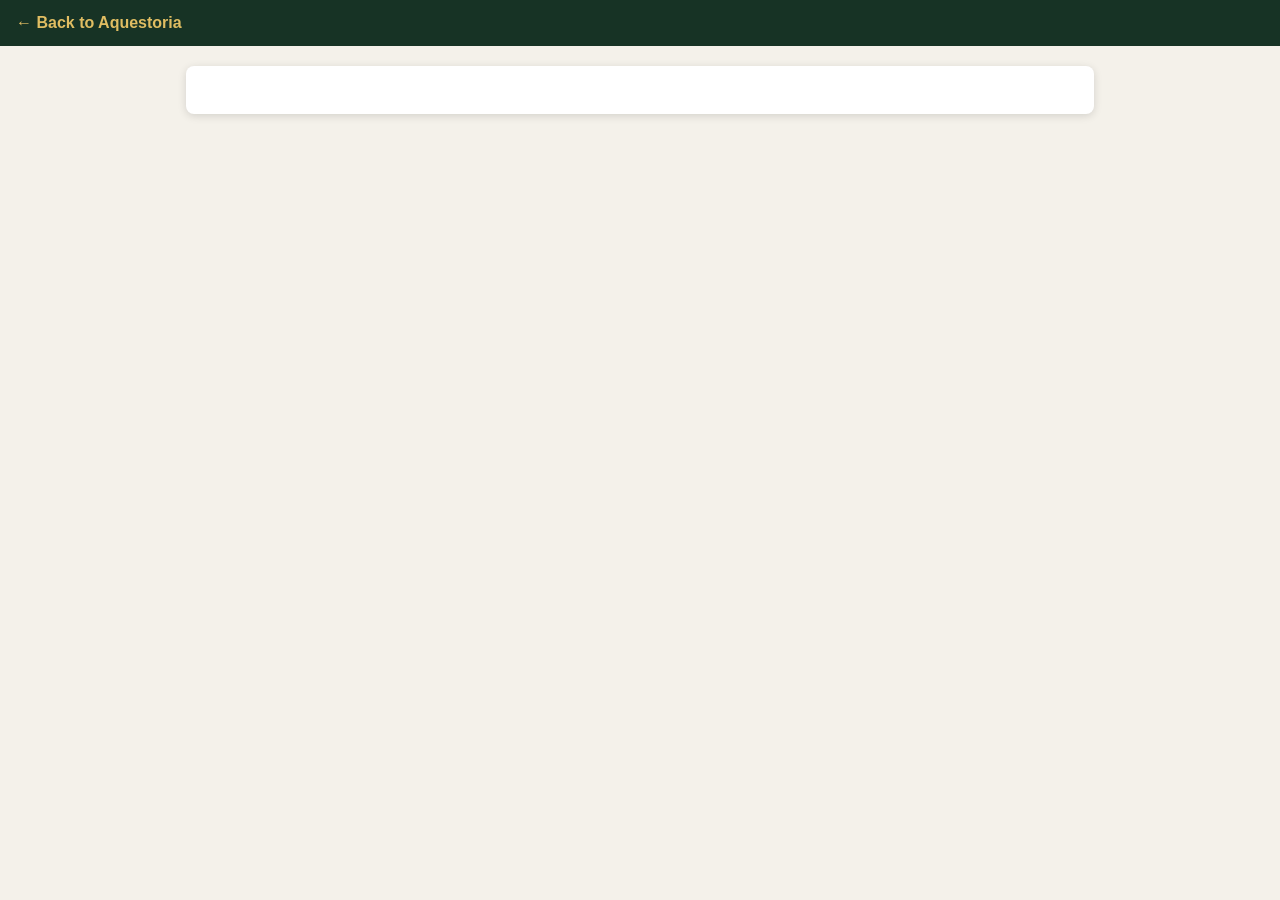
==== privacy.html @ e1fa95b9 "Worked on dev acess, linked privacy policy, bugs" ====
<!doctype html>
<html lang="en">
  <head>
    <meta charset="UTF-8" />
    <meta name="viewport" content="width=device-width, initial-scale=1" />
    <title>Privacy Policy – Aquestoria</title>
    <style>
      body {
        margin: 0;
        background: #f4f1ea;
        color: #222;
        font:
          16px/1.5 Arial,
          sans-serif;
      }
      .bar {
        background: #173325;
        padding: 0.7rem 1rem;
      }
      .bar a {
        color: #e0bd62;
        font-weight: 700;
        text-decoration: none;
      }
      .bar a:hover {
        text-decoration: underline;
      }
      main {
        max-width: 860px;
        margin: 1.2rem auto;
        padding: 1.5rem;
        background: #fff;
        border-radius: 8px;
        box-shadow: 0 2px 8px #0002;
        overflow-wrap: anywhere;
      }
      table {
        max-width: 100%;
        display: block;
        overflow-x: auto;
      }
    </style>
  </head>
  <body>
    <div class="bar"><a href="index.html">← Back to Aquestoria</a></div>
    <main>
      <div id="policy-placeholder">
        <h1>Privacy Policy</h1>
        <style>
  [data-custom-class='body'], [data-custom-class='body'] * {
          background: transparent !important;
        }
[data-custom-class='title'], [data-custom-class='title'] * {
          font-family: Arial !important;
font-size: 26px !important;
color: #000000 !important;
        }
[data-custom-class='subtitle'], [data-custom-class='subtitle'] * {
          font-family: Arial !important;
color: #595959 !important;
font-size: 14px !important;
        }
[data-custom-class='heading_1'], [data-custom-class='heading_1'] * {
          font-family: Arial !important;
font-size: 19px !important;
color: #000000 !important;
        }
[data-custom-class='heading_2'], [data-custom-class='heading_2'] * {
          font-family: Arial !important;
font-size: 17px !important;
color: #000000 !important;
        }
[data-custom-class='body_text'], [data-custom-class='body_text'] * {
          color: #595959 !important;
font-size: 14px !important;
font-family: Arial !important;
        }
[data-custom-class='link'], [data-custom-class='link'] * {
          color: #3030F1 !important;
font-size: 14px !important;
font-family: Arial !important;
word-break: break-word !important;
        }
</style>
      <span style="display: block;margin: 0 auto 3.125rem;width: 11.125rem;height: 2.375rem;background: url([data-uri]) center no-repeat;"></span>

      <div data-custom-class="body">
      <div><strong><span style="font-size: 26px;"><span data-custom-class="title"><bdt class="block-component"></bdt><bdt class="question"><h1>PRIVACY POLICY</h1></bdt><bdt class="statement-end-if-in-editor"></bdt></span></span></strong></div><div><span style="color: rgb(127, 127, 127);"><strong><span style="font-size: 15px;"><span data-custom-class="subtitle">Last updated <bdt class="question">October 27, 2026</bdt></span></span></strong></span></div><div><br></div><div><br></div><div><br></div><div style="line-height: 1.5;"><span style="color: rgb(127, 127, 127);"><span style="color: rgb(89, 89, 89); font-size: 15px;"><span data-custom-class="body_text">This Privacy Notice for <bdt class="question noTranslate">Aquestoria</bdt><bdt class="block-component"></bdt></bdt> (<bdt class="block-component"></bdt>"<strong>we</strong>," "<strong>us</strong>," or "<strong>our</strong>"<bdt class="statement-end-if-in-editor"></bdt></span><span data-custom-class="body_text">), describes how and why we might access, collect, store, use, and/or share (<bdt class="block-component"></bdt>"<strong>process</strong>"<bdt class="statement-end-if-in-editor"></bdt>) your personal information when you use our services (<bdt class="block-component"></bdt>"<strong>Services</strong>"<bdt class="statement-end-if-in-editor"></bdt>), including when you:</span></span></span><span style="font-size: 15px;"><span style="color: rgb(127, 127, 127);"><span data-custom-class="body_text"><span style="color: rgb(89, 89, 89);"><span data-custom-class="body_text"><bdt class="block-component"></bdt></span></span></span></span></span></div><ul><li data-custom-class="body_text" style="line-height: 1.5;"><span style="font-size: 15px; color: rgb(89, 89, 89);"><span style="font-size: 15px; color: rgb(89, 89, 89);"><span data-custom-class="body_text">Visit our website<bdt class="block-component"></bdt> at <span style="color: rgb(0, 58, 250);"><bdt class="question noTranslate"><a target="_blank" data-custom-class="link" href="http://www.aquestoria.app">http://www.aquestoria.app</a></bdt></span><span style="font-size: 15px;"><span style="color: rgb(89, 89, 89);"><span data-custom-class="body_text"><span style="font-size: 15px;"><span style="color: rgb(89, 89, 89);"><bdt class="statement-end-if-in-editor"> or any website of ours that links to this Privacy Notice</bdt></span></span></span></span></span></span></span></span></li></ul><div><bdt class="block-component"><span style="font-size: 15px;"><span style="font-size: 15px;"><span style="color: rgb(127, 127, 127);"><span data-custom-class="body_text"><span style="color: rgb(89, 89, 89);"><span data-custom-class="body_text"><bdt class="block-component"></bdt></bdt></span></span></span></span></span></span></span></span></li></ul><div style="line-height: 1.5;"><bdt class="block-component"><span style="font-size: 15px;"></span></bdt></li></ul><div style="line-height: 1.5;"><span style="font-size: 15px;"><span style="color: rgb(127, 127, 127);"><span data-custom-class="body_text"><span style="color: rgb(89, 89, 89);"><span data-custom-class="body_text"><bdt class="block-component"></bdt></span></span></span></span></span></div><ul><li data-custom-class="body_text" style="line-height: 1.5;"><span style="font-size: 15px; color: rgb(89, 89, 89);"><span style="font-size: 15px; color: rgb(89, 89, 89);"><span data-custom-class="body_text">Engage with us in other related ways, including any marketing or events<span style="font-size: 15px;"><span style="color: rgb(89, 89, 89);"><span data-custom-class="body_text"><span style="font-size: 15px;"><span style="color: rgb(89, 89, 89);"><bdt class="statement-end-if-in-editor"></bdt></span></span></span></span></span></span></span></span></li></ul><div style="line-height: 1.5;"><span style="font-size: 15px;"><span style="color: rgb(127, 127, 127);"><span data-custom-class="body_text"><strong>Questions or concerns?&nbsp;</strong>Reading this Privacy Notice will help you understand your privacy rights and choices. We are responsible for making decisions about how your personal information is processed. If you do not agree with our policies and practices, please do not use our Services.<bdt class="block-component"></bdt> If you still have any questions or concerns, please contact us at <bdt class="question noTranslate"><a target="_blank" data-custom-class="link" href="mailto:savannahk156@gmail.com">savannahk156@gmail.com</a></bdt>.</span></span></span></div><div style="line-height: 1.5;"><br></div><div style="line-height: 1.5;"><br></div><div style="line-height: 1.5;"><strong><span style="font-size: 15px;"><span data-custom-class="heading_1"><h2>SUMMARY OF KEY POINTS</h2></span></span></strong></div><div style="line-height: 1.5;"><span style="font-size: 15px;"><span data-custom-class="body_text"><strong><em>This summary provides key points from our Privacy Notice, but you can find out more details about any of these topics by clicking the link following each key point or by using our&nbsp;</em></strong></span></span><a data-custom-class="link" href="#toc"><span style="color: rgb(0, 58, 250); font-size: 15px;"><span data-custom-class="body_text"><strong><em>table of contents</em></strong></span></span></a><span style="font-size: 15px;"><span data-custom-class="body_text"><strong><em>&nbsp;below to find the section you are looking for.</em></strong></span></span></div><div style="line-height: 1.5;"><br></div><div style="line-height: 1.5;"><span style="font-size: 15px;"><span data-custom-class="body_text"><strong>What personal information do we process?</strong> When you visit, use, or navigate our Services, we may process personal information depending on how you interact with us and the Services, the choices you make, and the products and features you use. Learn more about&nbsp;</span></span><a data-custom-class="link" href="#personalinfo"><span style="color: rgb(0, 58, 250); font-size: 15px;"><span data-custom-class="body_text">personal information you disclose to us</span></span></a><span data-custom-class="body_text">.</span></div><div style="line-height: 1.5;"><br></div><div style="line-height: 1.5;"><span style="font-size: 15px;"><span data-custom-class="body_text"><strong>Do we process any sensitive personal information?&nbsp;</strong>Some of the information may be considered <bdt class="block-component"></bdt>"special" or "sensitive"<bdt class="statement-end-if-in-editor"></bdt> in certain jurisdictions, for example your racial or ethnic origins, sexual orientation, and religious beliefs. <bdt class="block-component"></bdt>We do not process sensitive personal information.<bdt class="else-block"></bdt></span></span></div><div style="line-height: 1.5;"><br></div><div style="line-height: 1.5;"><span style="font-size: 15px;"><span data-custom-class="body_text"><strong>Do we collect any information from third parties?</strong> <bdt class="block-component"></bdt>We do not collect any information from third parties.<bdt class="else-block"></bdt></span></span></div><div style="line-height: 1.5;"><br></div><div style="line-height: 1.5;"><span style="font-size: 15px;"><span data-custom-class="body_text"><strong>How do we process your information?</strong> We process your information to provide, improve, and administer our Services, communicate with you, for security and fraud prevention, and to comply with law. We may also process your information for other purposes with your consent. We process your information only when we have a valid legal reason to do so. Learn more about&nbsp;</span></span><a data-custom-class="link" href="#infouse"><span style="color: rgb(0, 58, 250); font-size: 15px;"><span data-custom-class="body_text">how we process your information</span></span></a><span data-custom-class="body_text">.</span></div><div style="line-height: 1.5;"><br></div><div style="line-height: 1.5;"><span style="font-size: 15px;"><span data-custom-class="body_text"><strong>In what situations and with which <bdt class="block-component"></bdt>parties do we share personal information?</strong> We may share information in specific situations and with specific <bdt class="block-component"></bdt>third parties. Learn more about&nbsp;</span></span><a data-custom-class="link" href="#whoshare"><span style="color: rgb(0, 58, 250); font-size: 15px;"><span data-custom-class="body_text">when and with whom we share your personal information</span></span></a><span style="font-size: 15px;"><span data-custom-class="body_text">.<bdt class="block-component"></bdt></span></span></div><div style="line-height: 1.5;"><br></div><div style="line-height: 1.5;"><span style="font-size: 15px;"><span data-custom-class="body_text"><strong>How do we keep your information safe?</strong> We have adequate <bdt class="block-component"></bdt>organizational<bdt class="statement-end-if-in-editor"></bdt> and technical processes and procedures in place to protect your personal information. However, no electronic transmission over the internet or information storage technology can be guaranteed to be 100% secure, so we cannot promise or guarantee that hackers, cybercriminals, or other <bdt class="block-component"></bdt>unauthorized<bdt class="statement-end-if-in-editor"></bdt> third parties will not be able to defeat our security and improperly collect, access, steal, or modify your information. Learn more about&nbsp;</span></span><a data-custom-class="link" href="#infosafe"><span style="color: rgb(0, 58, 250); font-size: 15px;"><span data-custom-class="body_text">how we keep your information safe</span></span></a><span data-custom-class="body_text">.</span><span style="font-size: 15px;"><span data-custom-class="body_text"><bdt class="statement-end-if-in-editor"></bdt></span></span></div><div style="line-height: 1.5;"><br></div><div style="line-height: 1.5;"><span style="font-size: 15px;"><span data-custom-class="body_text"><strong>What are your rights?</strong> Depending on where you are located geographically, the applicable privacy law may mean you have certain rights regarding your personal information. Learn more about&nbsp;</span></span><a data-custom-class="link" href="#privacyrights"><span style="color: rgb(0, 58, 250); font-size: 15px;"><span data-custom-class="body_text">your privacy rights</span></span></a><span data-custom-class="body_text">.</span></div><div style="line-height: 1.5;"><br></div><div style="line-height: 1.5;"><span style="font-size: 15px;"><span data-custom-class="body_text"><strong>How do you exercise your rights?</strong> The easiest way to exercise your rights is by <bdt class="block-component"></bdt>visiting <span style="color: rgb(0, 58, 250);"><bdt class="question noTranslate"><a target="_blank" data-custom-class="link" href="https://www.aquestoria.app/">https://www.aquestoria.app/</a></bdt></span><bdt class="else-block"></bdt>, or by contacting us. We will consider and act upon any request in accordance with applicable data protection laws.</span></span></div><div style="line-height: 1.5;"><br></div><div style="line-height: 1.5;"><span style="font-size: 15px;"><span data-custom-class="body_text">Want to learn more about what we do with any information we collect?&nbsp;</span></span><a data-custom-class="link" href="#toc"><span style="color: rgb(0, 58, 250); font-size: 15px;"><span data-custom-class="body_text">Review the Privacy Notice in full</span></span></a><span style="font-size: 15px;"><span data-custom-class="body_text">.</span></span></div><div style="line-height: 1.5;"><br></div><div style="line-height: 1.5;"><br></div><div id="toc" style="line-height: 1.5;"><span style="font-size: 15px;"><span style="color: rgb(127, 127, 127);"><span style="color: rgb(0, 0, 0);"><strong><span data-custom-class="heading_1"><h2>TABLE OF CONTENTS</h2></span></strong></span></span></span></div><div style="line-height: 1.5;"><span style="font-size: 15px;"><a data-custom-class="link" href="#infocollect"><span style="color: rgb(0, 58, 250);">1. WHAT INFORMATION DO WE COLLECT?</span></a></span></div><div style="line-height: 1.5;"><span style="font-size: 15px;"><a data-custom-class="link" href="#infouse"><span style="color: rgb(0, 58, 250);">2. HOW DO WE PROCESS YOUR INFORMATION?<bdt class="block-component"></bdt></span></a></span></div><div style="line-height: 1.5;"><span style="font-size: 15px;"><span style="color: rgb(0, 58, 250);"><a data-custom-class="link" href="#whoshare">3. WHEN AND WITH WHOM DO WE SHARE YOUR PERSONAL INFORMATION?</a></span><span data-custom-class="body_text"><bdt class="block-component"></bdt></a><span style="color: rgb(127, 127, 127);"><span style="color: rgb(89, 89, 89);"><span data-custom-class="body_text"><span style="color: rgb(89, 89, 89);"><bdt class="block-component"></bdt></span></span></span></span><bdt class="block-component"></bdt></span></div><div style="line-height: 1.5;"><span style="font-size: 15px;"><span style="color: rgb(127, 127, 127);"><span style="color: rgb(89, 89, 89);"><span data-custom-class="body_text"><span style="color: rgb(89, 89, 89);"><span style="color: rgb(89, 89, 89);"><span style="color: rgb(89, 89, 89);"><bdt class="block-component"></bdt></span></span> <bdt class="block-component"></bdt></span></span></span></span></span></div><div style="line-height: 1.5;"><span style="font-size: 15px;"><a data-custom-class="link" href="#inforetain"><span style="color: rgb(0, 58, 250);">4. HOW LONG DO WE KEEP YOUR INFORMATION?</span></a><span style="color: rgb(127, 127, 127);"><span style="color: rgb(89, 89, 89);"><span data-custom-class="body_text"><span style="color: rgb(89, 89, 89);"><span style="color: rgb(89, 89, 89);"><bdt class="block-component"></bdt></span></span></span></span></span></span></div><div style="line-height: 1.5;"><span style="font-size: 15px;"><a data-custom-class="link" href="#infosafe"><span style="color: rgb(0, 58, 250);">5. HOW DO WE KEEP YOUR INFORMATION SAFE?</span></a><span style="color: rgb(127, 127, 127);"><span style="color: rgb(89, 89, 89);"><span data-custom-class="body_text"><span style="color: rgb(89, 89, 89);"><bdt class="statement-end-if-in-editor"></bdt><bdt class="block-component"></bdt></span></span></span></span></span></div><div style="line-height: 1.5;"><span style="font-size: 15px;"><span style="color: rgb(0, 58, 250);"><a data-custom-class="link" href="#privacyrights">6. WHAT ARE YOUR PRIVACY RIGHTS?</a></span></span></div><div style="line-height: 1.5;"><span style="font-size: 15px;"><a data-custom-class="link" href="#DNT"><span style="color: rgb(0, 58, 250);">7. CONTROLS FOR DO-NOT-TRACK FEATURES<bdt class="block-component"></bdt></span></a></span></div><div style="line-height: 1.5;"><span style="font-size: 15px;"><a data-custom-class="link" href="#uslaws"><span style="color: rgb(0, 58, 250);">8. DO UNITED STATES RESIDENTS HAVE SPECIFIC PRIVACY RIGHTS?</span></a></span><bdt class="block-component"><span style="font-size: 15px;"><span data-custom-class="body_text"></span></bdt></span></div><div style="line-height: 1.5;"><bdt class="block-component"><span style="font-size: 15px;"></bdt><bdt class="block-component"></bdt><bdt class="block-component"></bdt><bdt class="block-component"></bdt><bdt class="block-component"></bdt><bdt class="block-component"></bdt><bdt class="block-component"></bdt><bdt class="block-component"></bdt><bdt class="block-component"></bdt><bdt class="block-component"></span></bdt></div><div style="line-height: 1.5;"><span style="font-size: 15px;"><a data-custom-class="link" href="#policyupdates"><span style="color: rgb(0, 58, 250);">9. DO WE MAKE UPDATES TO THIS NOTICE?</span></a></span></div><div style="line-height: 1.5;"><a data-custom-class="link" href="#contact"><span style="color: rgb(0, 58, 250); font-size: 15px;">10. HOW CAN YOU CONTACT US ABOUT THIS NOTICE?</span></a></div><div style="line-height: 1.5;"><a data-custom-class="link" href="#request"><span style="color: rgb(0, 58, 250);">11. HOW CAN YOU REVIEW, UPDATE, OR DELETE THE DATA WE COLLECT FROM YOU?</span></a></div><div style="line-height: 1.5;"><br></div><div style="line-height: 1.5;"><br></div><div id="infocollect" style="line-height: 1.5;"><span style="color: rgb(0, 0, 0);"><span style="color: rgb(0, 0, 0); font-size: 15px;"><span style="font-size: 15px; color: rgb(0, 0, 0);"><span style="font-size: 15px; color: rgb(0, 0, 0);"><span id="control" style="color: rgb(0, 0, 0);"><strong><span data-custom-class="heading_1"><h2>1. WHAT INFORMATION DO WE COLLECT?</h2></span></strong></span></span></span></span></span><span data-custom-class="heading_2" id="personalinfo" style="color: rgb(0, 0, 0);"><span style="font-size: 15px;"><strong><h3>Personal information you disclose to us</h3></strong></span></span><span style="color: rgb(127, 127, 127);"><span style="color: rgb(89, 89, 89); font-size: 15px;"><span data-custom-class="body_text"><span style="font-size: 15px; color: rgb(89, 89, 89);"><span style="font-size: 15px; color: rgb(89, 89, 89);"><span data-custom-class="body_text"><strong><em>In Short:</em></strong></span></span></span></span><span data-custom-class="body_text"><span style="font-size: 15px; color: rgb(89, 89, 89);"><span style="font-size: 15px; color: rgb(89, 89, 89);"><span data-custom-class="body_text"><strong><em>&nbsp;</em></strong><em>We collect personal information that you provide to us.</em></span></span></span></span></span></span></div><div style="line-height: 1.5;"><br></div><div style="line-height: 1.5;"><span style="font-size: 15px; color: rgb(89, 89, 89);"><span style="font-size: 15px; color: rgb(89, 89, 89);"><span data-custom-class="body_text">We collect personal information that you voluntarily provide to us when you <span style="font-size: 15px;"><bdt class="block-component"></bdt></span>register on the Services,&nbsp;</span><span style="font-size: 15px;"><span data-custom-class="body_text"><span style="font-size: 15px;"><bdt class="statement-end-if-in-editor"></bdt></span></span><span data-custom-class="body_text">express an interest in obtaining information about us or our products and Services, when you participate in activities on the Services, or otherwise when you contact us.</span></span></span></span></div><div style="line-height: 1.5;"><br></div><div style="line-height: 1.5;"><span style="font-size: 15px; color: rgb(89, 89, 89);"><span style="font-size: 15px; color: rgb(89, 89, 89);"><span data-custom-class="body_text"><span style="font-size: 15px;"><bdt class="block-component"></bdt></span></span></span></span></div><div style="line-height: 1.5;"><span style="font-size: 15px; color: rgb(89, 89, 89);"><span style="font-size: 15px; color: rgb(89, 89, 89);"><span data-custom-class="body_text"><strong>Personal Information Provided by You.</strong> The personal information that we collect depends on the context of your interactions with us and the Services, the choices you make, and the products and features you use. The personal information we collect may include the following:<span style="font-size: 15px;"><span data-custom-class="body_text"><bdt class="forloop-component"></bdt></span></span></span></span></span></div><ul><li data-custom-class="body_text" style="line-height: 1.5;"><span style="font-size: 15px; color: rgb(89, 89, 89);"><span style="font-size: 15px; color: rgb(89, 89, 89);"><span data-custom-class="body_text"><span style="font-size: 15px;"><span data-custom-class="body_text"><bdt class="question">names</bdt></span></span></span></span></span></li></ul><div style="line-height: 1.5;"><span style="font-size: 15px; color: rgb(89, 89, 89);"><span style="font-size: 15px; color: rgb(89, 89, 89);"><span data-custom-class="body_text"><span style="font-size: 15px;"><span data-custom-class="body_text"><bdt class="forloop-component"></bdt></span></span></span></span></span></div><ul><li data-custom-class="body_text" style="line-height: 1.5;"><span style="font-size: 15px; color: rgb(89, 89, 89);"><span style="font-size: 15px; color: rgb(89, 89, 89);"><span data-custom-class="body_text"><span style="font-size: 15px;"><span data-custom-class="body_text"><bdt class="question">usernames</bdt></span></span></span></span></span></li></ul><div style="line-height: 1.5;"><span style="font-size: 15px; color: rgb(89, 89, 89);"><span style="font-size: 15px; color: rgb(89, 89, 89);"><span data-custom-class="body_text"><span style="font-size: 15px;"><span data-custom-class="body_text"><bdt class="forloop-component"></bdt></span></span></span></span></span></div><ul><li data-custom-class="body_text" style="line-height: 1.5;"><span style="font-size: 15px; color: rgb(89, 89, 89);"><span style="font-size: 15px; color: rgb(89, 89, 89);"><span data-custom-class="body_text"><span style="font-size: 15px;"><span data-custom-class="body_text"><bdt class="question">passwords</bdt></span></span></span></span></span></li></ul><div style="line-height: 1.5;"><span style="font-size: 15px; color: rgb(89, 89, 89);"><span style="font-size: 15px; color: rgb(89, 89, 89);"><span data-custom-class="body_text"><span style="font-size: 15px;"><span data-custom-class="body_text"><bdt class="forloop-component"></bdt></span></span></span></span></span></div><ul><li data-custom-class="body_text" style="line-height: 1.5;"><span style="font-size: 15px; color: rgb(89, 89, 89);"><span style="font-size: 15px; color: rgb(89, 89, 89);"><span data-custom-class="body_text"><span style="font-size: 15px;"><span data-custom-class="body_text"><bdt class="question">debit/credit card numbers</bdt></span></span></span></span></span></li></ul><div style="line-height: 1.5;"><span style="font-size: 15px; color: rgb(89, 89, 89);"><span style="font-size: 15px; color: rgb(89, 89, 89);"><span data-custom-class="body_text"><span style="font-size: 15px;"><span data-custom-class="body_text"><bdt class="forloop-component"></bdt></span></span></span></span></span></div><ul><li data-custom-class="body_text" style="line-height: 1.5;"><span style="font-size: 15px; color: rgb(89, 89, 89);"><span style="font-size: 15px; color: rgb(89, 89, 89);"><span data-custom-class="body_text"><span style="font-size: 15px;"><span data-custom-class="body_text"><bdt class="question">email addresses</bdt></span></span></span></span></span></li></ul><div style="line-height: 1.5;"><span style="font-size: 15px; color: rgb(89, 89, 89);"><span style="font-size: 15px; color: rgb(89, 89, 89);"><span data-custom-class="body_text"><span style="font-size: 15px;"><span data-custom-class="body_text"><bdt class="forloop-component"></bdt></span></span></span></span></span></div><ul><li data-custom-class="body_text" style="line-height: 1.5;"><span style="font-size: 15px; color: rgb(89, 89, 89);"><span style="font-size: 15px; color: rgb(89, 89, 89);"><span data-custom-class="body_text"><span style="font-size: 15px;"><span data-custom-class="body_text"><bdt class="question">phone numbers</bdt></span></span></span></span></span></li></ul><div style="line-height: 1.5;"><span style="font-size: 15px; color: rgb(89, 89, 89);"><span style="font-size: 15px; color: rgb(89, 89, 89);"><span data-custom-class="body_text"><span style="font-size: 15px;"><span data-custom-class="body_text"><bdt class="forloop-component"></bdt></span><span data-custom-class="body_text"><bdt class="statement-end-if-in-editor"></bdt></span></span></span></span></span></div><div id="sensitiveinfo" style="line-height: 1.5;"><span style="font-size: 15px;"><span data-custom-class="body_text"><strong>Sensitive Information.</strong> <bdt class="block-component"></bdt>We do not process sensitive information.</span></span></div><div style="line-height: 1.5;"><br></div><div style="line-height: 1.5;"><span style="font-size: 15px;"><span data-custom-class="body_text"><bdt class="else-block"></bdt></span></span><span style="font-size: 15px; color: rgb(89, 89, 89);"><span style="font-size: 15px; color: rgb(89, 89, 89);"><span data-custom-class="body_text"><span style="font-size: 15px;"><span data-custom-class="body_text"><bdt class="block-component"></bdt></span></span></span></span></span></div><div style="line-height: 1.5;"><span style="font-size: 15px; color: rgb(89, 89, 89);"><span style="font-size: 15px; color: rgb(89, 89, 89);"><span data-custom-class="body_text"><strong>Payment Data.</strong> We may collect data necessary to process your payment if you choose to make purchases, such as your payment instrument number, and the security code associated with your payment instrument. All payment data is handled and stored by<bdt class="forloop-component"></bdt><span style="font-size: 15px; color: rgb(89, 89, 89);"><span style="font-size: 15px; color: rgb(89, 89, 89);"><span data-custom-class="body_text"><span style="font-size: 15px;"><span data-custom-class="body_text"><bdt class="block-component"></bdt></span></span></span></span></span> <bdt class="question noTranslate">Stripe</bdt><span style="font-size: 15px; color: rgb(89, 89, 89);"><span style="font-size: 15px; color: rgb(89, 89, 89);"><span data-custom-class="body_text"><span style="font-size: 15px; color: rgb(89, 89, 89);"><span style="font-size: 15px; color: rgb(89, 89, 89);"><span data-custom-class="body_text"><span style="font-size: 15px;"><span data-custom-class="body_text"><bdt class="block-component"></bdt></span></span></span><span data-custom-class="body_text"><span style="font-size: 15px;"><span style="color: rgb(89, 89, 89);"><span data-custom-class="body_text"><span style="font-size: 15px;"><span style="color: rgb(89, 89, 89);"><span data-custom-class="body_text"><span style="color: rgb(89, 89, 89);"><span style="font-size: 15px;"><span data-custom-class="body_text"><bdt class="forloop-component"></bdt></span></span></span></span></span></span></span></span></span></span></span></span>. You may find their privacy notice link(s) here:<span style="font-size: 15px; color: rgb(89, 89, 89);"><span style="font-size: 15px; color: rgb(89, 89, 89);"><span data-custom-class="body_text"><bdt class="forloop-component"></bdt><span style="font-size: 15px; color: rgb(89, 89, 89);"><span style="font-size: 15px; color: rgb(89, 89, 89);"><span data-custom-class="body_text"><span style="font-size: 15px;"><span data-custom-class="body_text"><bdt class="block-component"></bdt></span></span></span></span></span></span></span></span> <span style="color: rgb(0, 58, 250);"><bdt class="question noTranslate"><a target="_blank" data-custom-class="link" href="https://stripe.com/privacy">https://stripe.com/privacy</a></bdt></span><span style="font-size: 15px; color: rgb(89, 89, 89);"><span style="font-size: 15px; color: rgb(89, 89, 89);"><span data-custom-class="body_text"><span style="font-size: 15px; color: rgb(89, 89, 89);"><span style="font-size: 15px; color: rgb(89, 89, 89);"><span data-custom-class="body_text"><span style="font-size: 15px; color: rgb(89, 89, 89);"><span style="font-size: 15px; color: rgb(89, 89, 89);"><span data-custom-class="body_text"><span style="font-size: 15px;"><span data-custom-class="body_text"><bdt class="block-component"></bdt></span></span></span></span></span></span></span></span><bdt class="forloop-component"></bdt><span style="font-size: 15px;"><span data-custom-class="body_text">.<bdt class="block-component"></bdt></span></span></span></span></span></div><div style="line-height: 1.5;"><br></div><div style="line-height: 1.5;"><span style="font-size: 15px; color: rgb(89, 89, 89);"><span style="font-size: 15px; color: rgb(89, 89, 89);"><span data-custom-class="body_text"><span style="font-size: 15px;"><span data-custom-class="body_text"><bdt class="statement-end-if-in-editor"><bdt class="block-component"></bdt></bdt></span></span></span></span><bdt class="block-component"></span></span></bdt></div><div style="line-height: 1.5;"><span style="font-size: 15px; color: rgb(89, 89, 89);"><span style="font-size: 15px; color: rgb(89, 89, 89);"><span data-custom-class="body_text">All personal information that you provide to us must be true, complete, and accurate, and you must notify us of any changes to such personal information.</span></span></span></div><div style="line-height: 1.5;"><span style="font-size: 15px; color: rgb(89, 89, 89);"><span style="font-size: 15px; color: rgb(89, 89, 89);"><span data-custom-class="body_text"><bdt class="block-component"></bdt></bdt></span></span></span><bdt class="block-component"><span style="font-size: 15px;"></span></bdt><span style="font-size: 15px; color: rgb(89, 89, 89);"><span style="font-size: 15px; color: rgb(89, 89, 89);"><span data-custom-class="body_text"><span style="color: rgb(89, 89, 89); font-size: 15px;"><span data-custom-class="body_text"><span style="color: rgb(89, 89, 89); font-size: 15px;"><span data-custom-class="body_text"><bdt class="statement-end-if-in-editor"><bdt class="block-component"></bdt></bdt></span></span></span></span></bdt></span></span></span></span></span></span></span></span><span style="font-size: 15px;"><span data-custom-class="body_text"><bdt class="block-component"></bdt></span></span></div><div style="line-height: 1.5;"><br></div><div id="infouse" style="line-height: 1.5;"><span style="color: rgb(127, 127, 127);"><span style="color: rgb(89, 89, 89); font-size: 15px;"><span style="font-size: 15px; color: rgb(89, 89, 89);"><span style="font-size: 15px; color: rgb(89, 89, 89);"><span id="control" style="color: rgb(0, 0, 0);"><strong><span data-custom-class="heading_1"><h2>2. HOW DO WE PROCESS YOUR INFORMATION?</h2></span></strong></span></span></span><span data-custom-class="body_text"><span style="font-size: 15px; color: rgb(89, 89, 89);"><span style="font-size: 15px; color: rgb(89, 89, 89);"><span data-custom-class="body_text"><strong><em>In Short:&nbsp;</em></strong><em>We process your information to provide, improve, and administer our Services, communicate with you, for security and fraud prevention, and to comply with law.<bdt class="block-component"></bdt> We may also process your information for other purposes <bdt class="block-component"></bdt>with your<bdt class="statement-end-if-in-editor"></bdt> consent.</em></span></span></span></span></span></span></div><div style="line-height: 1.5;"><br></div><div style="line-height: 1.5;"><span style="font-size: 15px; color: rgb(89, 89, 89);"><span style="font-size: 15px; color: rgb(89, 89, 89);"><span data-custom-class="body_text"><strong>We process your personal information for a variety of reasons, depending on how you interact with our Services, including:</strong><bdt class="block-component"></bdt></span></span></span></div><ul><li data-custom-class="body_text" style="line-height: 1.5;"><span style="font-size: 15px; color: rgb(89, 89, 89);"><span style="font-size: 15px; color: rgb(89, 89, 89);"><span data-custom-class="body_text"><strong>To facilitate account creation and authentication and otherwise manage user accounts.&nbsp;</strong>We may process your information so you can create and log in to your account, as well as keep your account in working order.<bdt class="block-component"></bdt><span style="font-size: 15px; color: rgb(89, 89, 89);"><span style="font-size: 15px; color: rgb(89, 89, 89);"><span data-custom-class="body_text"><span style="font-size: 15px;"><span style="color: rgb(89, 89, 89);"><span data-custom-class="body_text"><span style="font-size: 15px;"><span style="color: rgb(89, 89, 89);"><span data-custom-class="body_text"><bdt class="statement-end-if-in-editor"></bdt></span></span></span></span></span></span></span></span></span></span></span></span></li></ul><div style="line-height: 1.5;"><span style="font-size: 15px; color: rgb(89, 89, 89);"><span style="font-size: 15px; color: rgb(89, 89, 89);"><span data-custom-class="body_text"><bdt class="block-component"></bdt></span></span></span></div><ul><li data-custom-class="body_text" style="line-height: 1.5;"><span style="font-size: 15px; color: rgb(89, 89, 89);"><span style="font-size: 15px; color: rgb(89, 89, 89);"><span data-custom-class="body_text"><strong>To deliver and facilitate delivery of services to the user.&nbsp;</strong>We may process your information to provide you with the requested service.<span style="font-size: 15px; color: rgb(89, 89, 89);"><span style="font-size: 15px; color: rgb(89, 89, 89);"><span data-custom-class="body_text"><span style="font-size: 15px; color: rgb(89, 89, 89);"><span style="font-size: 15px; color: rgb(89, 89, 89);"><span data-custom-class="body_text"><span style="font-size: 15px;"><span style="color: rgb(89, 89, 89);"><span data-custom-class="body_text"><span style="font-size: 15px;"><span style="color: rgb(89, 89, 89);"><span data-custom-class="body_text"><bdt class="statement-end-if-in-editor"></bdt></span></span></span></span></span></span></span></span></span></span></span></span></span></span></span></li></ul><div style="line-height: 1.5;"><span style="font-size: 15px; color: rgb(89, 89, 89);"><span style="font-size: 15px; color: rgb(89, 89, 89);"><span data-custom-class="body_text"><bdt class="block-component"></bdt></span></span></span></span></span></span></span></span></span></span></span></span></span></span></span></span></span></span></span></span></span></li></ul><div style="line-height: 1.5;"><span style="font-size: 15px; color: rgb(89, 89, 89);"><span style="font-size: 15px; color: rgb(89, 89, 89);"><span data-custom-class="body_text"><bdt class="block-component"></bdt></span></span></span></span></span></span></span></span></span></span></span></span></li></ul><div style="line-height: 1.5;"><span style="font-size: 15px; color: rgb(89, 89, 89);"><span style="font-size: 15px; color: rgb(89, 89, 89);"><span data-custom-class="body_text"><bdt class="block-component"></bdt></span></span></span></li></ul><div style="line-height: 1.5;"><bdt class="block-component"><span style="font-size: 15px;"></bdt></span></span></span></span></span></span></li></ul><div style="line-height: 1.5;"><bdt class="block-component"><span style="font-size: 15px;"></bdt></span></span></span></span></span></span></span></span></span></li></ul><div style="line-height: 1.5;"><bdt class="block-component"><span style="font-size: 15px;"></span></bdt></div><ul><li data-custom-class="body_text" style="line-height: 1.5;"><span style="font-size: 15px; color: rgb(89, 89, 89);"><span style="font-size: 15px; color: rgb(89, 89, 89);"><span data-custom-class="body_text"><strong>To <bdt class="block-component"></bdt>fulfill<bdt class="statement-end-if-in-editor"></bdt> and manage your orders.&nbsp;</strong>We may process your information to <bdt class="block-component"></bdt>fulfill<bdt class="statement-end-if-in-editor"></bdt> and manage your orders, payments, returns, and exchanges made through the Services.<span style="font-size: 15px; color: rgb(89, 89, 89);"><span style="font-size: 15px; color: rgb(89, 89, 89);"><span data-custom-class="body_text"><span style="font-size: 15px; color: rgb(89, 89, 89);"><span style="font-size: 15px; color: rgb(89, 89, 89);"><span data-custom-class="body_text"><span style="font-size: 15px; color: rgb(89, 89, 89);"><span style="font-size: 15px; color: rgb(89, 89, 89);"><span data-custom-class="body_text"><bdt class="statement-end-if-in-editor"></bdt></span></span></span></span></span></span></span></span></span></span></span></span></li></ul><div style="line-height: 1.5;"><bdt class="block-component"><span style="font-size: 15px;"><span data-custom-class="body_text"></span></span></bdt></li></ul><p style="font-size: 15px; line-height: 1.5;"><bdt class="block-component"><span style="font-size: 15px;"></bdt></span></span></span></span></span></span></span></span></span></span></span></li></ul><p style="font-size: 15px; line-height: 1.5;"><bdt class="block-component"><span style="font-size: 15px;"></bdt></span></span></span></span></span></span></span></span></span></span></span></li></ul><p style="font-size: 15px; line-height: 1.5;"><bdt class="block-component"></bdt></span></span></span></span></span></span></span></span></span></span></span></li></ul><p style="font-size: 15px; line-height: 1.5;"><bdt class="block-component"></bdt></span></span></span></span></span></span></span></span></span></span></span></li></ul><div style="line-height: 1.5;"><bdt class="block-component"><span style="font-size: 15px;"><span data-custom-class="body_text"></span></bdt></span></li></ul><div style="line-height: 1.5;"><bdt class="block-component"><span style="font-size: 15px;"></bdt></span></span></span></li></ul><div style="line-height: 1.5;"><bdt class="block-component"><span style="font-size: 15px;"></bdt></span></span></span></li></ul><div style="line-height: 1.5;"><span style="font-size: 15px;"><bdt class="block-component"><span data-custom-class="body_text"></bdt></span></span></li></ul><div style="line-height: 1.5;"><bdt class="block-component"><span style="font-size: 15px;"><span data-custom-class="body_text"></bdt></span></span></li></ul><div style="line-height: 1.5;"><bdt class="block-component"><span style="font-size: 15px;"><span data-custom-class="body_text"></span></span></bdt></div><ul><li data-custom-class="body_text" style="line-height: 1.5;"><span data-custom-class="body_text"><span style="font-size: 15px;"><strong>To protect our Services.</strong> We may process your information as part of our efforts to keep our Services safe and secure, including fraud monitoring and prevention.</span></span><bdt class="statement-end-if-in-editor"><span style="font-size: 15px;"><span data-custom-class="body_text"></span></span></bdt></li></ul><div style="line-height: 1.5;"><bdt class="block-component"><span style="font-size: 15px;"><span data-custom-class="body_text"></span></span></bdt></li></ul><div style="line-height: 1.5;"><bdt class="block-component"><span style="font-size: 15px;"><span data-custom-class="body_text"></span></span></bdt></li></ul><div style="line-height: 1.5;"><bdt class="block-component"><span style="font-size: 15px;"><span data-custom-class="body_text"></span></span></bdt></li></ul><div style="line-height: 1.5;"><bdt class="block-component"><span style="font-size: 15px;"><span data-custom-class="body_text"></span></span></bdt></li></ul><div style="line-height: 1.5;"><bdt class="block-component"><span style="font-size: 15px;"><span data-custom-class="body_text"></span></span></bdt></li></ul><div style="line-height: 1.5;"><bdt class="block-component"><span style="font-size: 15px;"><span data-custom-class="body_text"></bdt></span></span></li></ul><div style="line-height: 1.5;"><bdt class="block-component"><span style="font-size: 15px;"><span data-custom-class="body_text"></bdt></span></span></li></ul><div style="line-height: 1.5;"><bdt class="block-component"><span style="font-size: 15px;"><span data-custom-class="body_text"></bdt></span></span></li></ul><div style="line-height: 1.5;"><bdt class="block-component"><span style="font-size: 15px;"><span data-custom-class="body_text"></span></span></bdt></li></ul><div style="line-height: 1.5;"><bdt class="block-component"><span style="font-size: 15px;"><span data-custom-class="body_text"></span></span></bdt><bdt class="block-component"><span style="font-size: 15px;"><span data-custom-class="body_text"></bdt></span></span><bdt class="block-component"><span style="font-size: 15px;"><span data-custom-class="body_text"></span></span></bdt><bdt class="block-component"><span style="font-size: 15px;"><span data-custom-class="body_text"></span></span></bdt></div><div style="line-height: 1.5;"><br></div><div id="whoshare" style="line-height: 1.5;"><span style="color: rgb(127, 127, 127);"><span style="color: rgb(89, 89, 89); font-size: 15px;"><span style="font-size: 15px; color: rgb(89, 89, 89);"><span style="font-size: 15px; color: rgb(89, 89, 89);"><span id="control" style="color: rgb(0, 0, 0);"><strong><span data-custom-class="heading_1"><h2>3. WHEN AND WITH WHOM DO WE SHARE YOUR PERSONAL INFORMATION?</h2></span></strong></span></span></span></span></span><span style="font-size: 15px; color: rgb(89, 89, 89);"><span style="font-size: 15px; color: rgb(89, 89, 89);"><span data-custom-class="body_text"><strong><em>In Short:</em></strong><em>&nbsp;We may share information in specific situations described in this section and/or with the following <bdt class="block-component"></bdt>third parties.</em></span></span></span></div><div style="line-height: 1.5;"><span style="font-size: 15px; color: rgb(89, 89, 89);"><span style="font-size: 15px; color: rgb(89, 89, 89);"><span data-custom-class="body_text"><bdt class="block-component"></span></div><div style="line-height: 1.5;"><br></div><div style="line-height: 1.5;"><span style="font-size: 15px;"><span data-custom-class="body_text">We <bdt class="block-component"></bdt>may need to share your personal information in the following situations:</span></span></div><ul><li data-custom-class="body_text" style="line-height: 1.5;"><span style="font-size: 15px;"><span data-custom-class="body_text"><strong>Business Transfers.</strong> We may share or transfer your information in connection with, or during negotiations of, any merger, sale of company assets, financing, or acquisition of all or a portion of our business to another company.</span></span></li></ul><div style="line-height: 1.5;"><bdt class="block-component"><span style="font-size: 15px;"></span></bdt></li></ul><div style="line-height: 1.5;"><span style="font-size: 15px;"><span data-custom-class="body_text"><bdt class="block-component"></bdt></span></span></li></ul><div style="line-height: 1.5;"><span style="font-size: 15px;"><bdt class="block-component"><span data-custom-class="body_text"></span></bdt></span></li></ul><div style="line-height: 1.5;"><bdt class="block-component"><span style="font-size: 15px;"><span data-custom-class="body_text"></span></span></bdt></li></ul><div style="line-height: 1.5;"><bdt class="block-component"><span style="font-size: 15px;"><span data-custom-class="body_text"></bdt></span></span></li></ul><div style="line-height: 1.5;"><bdt class="block-component"><span style="font-size: 15px;"><span data-custom-class="body_text"></span></span></bdt></li></ul><div style="line-height: 1.5;"><bdt class="block-component"><span style="font-size: 15px;"><span data-custom-class="body_text"></span></span></bdt><span style="color: rgb(89, 89, 89); font-size: 15px;"><span style="font-size: 15px;"><span style="color: rgb(89, 89, 89);"><span style="font-size: 15px;"><span style="color: rgb(89, 89, 89);"><bdt class="block-component"><span data-custom-class="heading_1"><bdt class="block-component"></bdt></span></span></span></span></span></span></span></span></span></span><span style="font-size: 15px;"><bdt class="block-component"></bdt></span><span style="font-size: 15px; color: rgb(89, 89, 89);"><span style="font-size: 15px; color: rgb(89, 89, 89);"><span data-custom-class="body_text"><span style="color: rgb(89, 89, 89); font-size: 15px;"><span style="color: rgb(89, 89, 89); font-size: 15px;"><span style="color: rgb(89, 89, 89); font-size: 15px;"><span style="font-size: 15px;"><span style="color: rgb(89, 89, 89);"><span style="font-size: 15px;"><span style="color: rgb(89, 89, 89);"><span data-custom-class="body_text"><bdt class="block-component"></bdt></span><bdt class="block-component"><span data-custom-class="body_text"><bdt class="block-component"></bdt></span></span></span></span></span></span></span></span></span></span></span></span></span></div><div style="line-height: 1.5;"><br></div><div id="inforetain" style="line-height: 1.5;"><span style="color: rgb(127, 127, 127);"><span style="color: rgb(89, 89, 89); font-size: 15px;"><span style="font-size: 15px; color: rgb(89, 89, 89);"><span style="font-size: 15px; color: rgb(89, 89, 89);"><span id="control" style="color: rgb(0, 0, 0);"><strong><span data-custom-class="heading_1"><h2>4. HOW LONG DO WE KEEP YOUR INFORMATION?</h2></span></strong></span></span></span></span></span><span style="font-size: 15px; color: rgb(89, 89, 89);"><span style="font-size: 15px; color: rgb(89, 89, 89);"><span data-custom-class="body_text"><strong><em>In Short:&nbsp;</em></strong><em>We keep your information for as long as necessary to <bdt class="block-component"></bdt>fulfill<bdt class="statement-end-if-in-editor"></bdt> the purposes outlined in this Privacy Notice unless otherwise required by law.</em></span></span></span></div><div style="line-height: 1.5;"><br></div><div style="line-height: 1.5;"><span style="font-size: 15px; color: rgb(89, 89, 89);"><span style="font-size: 15px; color: rgb(89, 89, 89);"><span data-custom-class="body_text">We will only keep your personal information for as long as it is necessary for the purposes set out in this Privacy Notice, unless a longer retention period is required or permitted by law (such as tax, accounting, or other legal requirements).<bdt class="block-component"></bdt><bdt class="block-component"></bdt> No purpose in this notice will require us keeping your personal information for longer than <span style="font-size: 15px;"><span style="color: rgb(89, 89, 89);"><span data-custom-class="body_text"><bdt class="block-component"></bdt></span></span></span><bdt class="block-component"></bdt>the period of time in which users have an account with us<bdt class="block-component"></bdt><span style="font-size: 15px;"><span style="color: rgb(89, 89, 89);"><span data-custom-class="body_text"><bdt class="else-block"></bdt></span></span></span>.</span></span></span></div><div><div style="line-height: 1.5;"><br></div><div style="line-height: 1.5;"><span style="font-size: 15px; color: rgb(89, 89, 89);"><span style="font-size: 15px; color: rgb(89, 89, 89);"><span data-custom-class="body_text">When we have no ongoing legitimate business need to process your personal information, we will either delete or <bdt class="block-component"></bdt>anonymize<bdt class="statement-end-if-in-editor"></bdt> such information, or, if this is not possible (for example, because your personal information has been stored in backup archives), then we will securely store your personal information and isolate it from any further processing until deletion is possible.<span style="color: rgb(89, 89, 89);"><bdt class="block-component"></bdt></span></span></span></span></div><div style="line-height: 1.5;"><br></div><div id="infosafe" style="line-height: 1.5;"><span style="color: rgb(127, 127, 127);"><span style="color: rgb(89, 89, 89); font-size: 15px;"><span style="font-size: 15px; color: rgb(89, 89, 89);"><span style="font-size: 15px; color: rgb(89, 89, 89);"><span id="control" style="color: rgb(0, 0, 0);"><strong><span data-custom-class="heading_1"><h2>5. HOW DO WE KEEP YOUR INFORMATION SAFE?</h2></span></strong></span></span></span></span></span><span style="font-size: 15px; color: rgb(89, 89, 89);"><span style="font-size: 15px; color: rgb(89, 89, 89);"><span data-custom-class="body_text"><strong><em>In Short:&nbsp;</em></strong><em>We aim to protect your personal information through a system of <bdt class="block-component"></bdt>organizational<bdt class="statement-end-if-in-editor"></bdt> and technical security measures.</em></span></span></span></div><div style="line-height: 1.5;"><br></div><div style="line-height: 1.5;"><span style="font-size: 15px; color: rgb(89, 89, 89);"><span style="font-size: 15px; color: rgb(89, 89, 89);"><span data-custom-class="body_text">We have implemented appropriate and reasonable technical and <bdt class="block-component"></bdt>organizational<bdt class="statement-end-if-in-editor"></bdt> security measures designed to protect the security of any personal information we process. However, despite our safeguards and efforts to secure your information, no electronic transmission over the Internet or information storage technology can be guaranteed to be 100% secure, so we cannot promise or guarantee that hackers, cybercriminals, or other <bdt class="block-component"></bdt>unauthorized<bdt class="statement-end-if-in-editor"></bdt> third parties will not be able to defeat our security and improperly collect, access, steal, or modify your information. Although we will do our best to protect your personal information, transmission of personal information to and from our Services is at your own risk. You should only access the Services within a secure environment.<span style="color: rgb(89, 89, 89);"><bdt class="statement-end-if-in-editor"></bdt></span><span style="color: rgb(89, 89, 89); font-size: 15px;"><span data-custom-class="body_text"><bdt class="block-component"></bdt></span></span></span></span></span></span></div><div style="line-height: 1.5;"><br></div><div id="privacyrights" style="line-height: 1.5;"><span style="color: rgb(127, 127, 127);"><span style="color: rgb(89, 89, 89); font-size: 15px;"><span style="font-size: 15px; color: rgb(89, 89, 89);"><span style="font-size: 15px; color: rgb(89, 89, 89);"><span id="control" style="color: rgb(0, 0, 0);"><strong><span data-custom-class="heading_1"><h2>6. WHAT ARE YOUR PRIVACY RIGHTS?</h2></span></strong></span></span></span></span></span><span style="font-size: 15px; color: rgb(89, 89, 89);"><span style="font-size: 15px; color: rgb(89, 89, 89);"><span data-custom-class="body_text"><strong><em>In Short:</em></strong><em>&nbsp;<span style="color: rgb(89, 89, 89);"><span style="font-size: 15px;"><span data-custom-class="body_text"><em><bdt class="block-component"></bdt></em></span></span>&nbsp;</span>You may review, change, or terminate your account at any time, depending on your country, province, or state of residence.</em><span style="color: rgb(89, 89, 89);"><span style="font-size: 15px;"><bdt class="block-component"><bdt class="block-component"></span></span></span></div><div style="line-height: 1.5;"><br></div><div id="withdrawconsent" style="line-height: 1.5;"><span style="font-size: 15px; color: rgb(89, 89, 89);"><span style="font-size: 15px; color: rgb(89, 89, 89);"><span data-custom-class="body_text"><strong><u>Withdrawing your consent:</u></strong> If we are relying on your consent to process your personal information,<bdt class="block-component"></bdt> which may be express and/or implied consent depending on the applicable law,<bdt class="statement-end-if-in-editor"></bdt> you have the right to withdraw your consent at any time. You can withdraw your consent at any time by contacting us by using the contact details provided in the section <bdt class="block-component"></bdt>"<bdt class="statement-end-if-in-editor"></bdt></span></span></span><a data-custom-class="link" href="#contact"><span style="font-size: 15px; color: rgb(0, 58, 250);"><span style="font-size: 15px; color: rgb(0, 58, 250);"><span data-custom-class="body_text">HOW CAN YOU CONTACT US ABOUT THIS NOTICE?</span></span></span></a><span style="font-size: 15px; color: rgb(89, 89, 89);"><span style="font-size: 15px; color: rgb(89, 89, 89);"><span data-custom-class="body_text"><bdt class="block-component"></bdt>"<bdt class="statement-end-if-in-editor"></bdt> below<bdt class="block-component"></bdt>.</span></span></span></div><div style="line-height: 1.5;"><br></div><div style="line-height: 1.5;"><span style="font-size: 15px;"><span data-custom-class="body_text">However, please note that this will not affect the lawfulness of the processing before its withdrawal nor,<bdt class="block-component"></bdt> when applicable law allows,<bdt class="statement-end-if-in-editor"></bdt> will it affect the processing of your personal information conducted in reliance on lawful processing grounds other than consent.<bdt class="block-component"></bdt></span></span><bdt class="block-component"><span style="font-size: 15px;"><span data-custom-class="body_text"></span></span></bdt><span style="font-size: 15px;"><span data-custom-class="heading_2"><strong><h3>Account Information</h3></strong></span></span><span data-custom-class="body_text"><span style="font-size: 15px;">If you would at any time like to review or change the information in your account or terminate your account, you can:<bdt class="forloop-component"></bdt></span></span></div><ul><li data-custom-class="body_text" style="line-height: 1.5;"><span data-custom-class="body_text"><span style="font-size: 15px;"><bdt class="question">Log in to your account settings and update your user account.</bdt></span></span></li></ul><div style="line-height: 1.5;"><span data-custom-class="body_text"><span style="font-size: 15px;"><bdt class="forloop-component"></bdt></span></span></div><div style="line-height: 1.5;"><span style="font-size: 15px;"><span data-custom-class="body_text">Upon your request to terminate your account, we will deactivate or delete your account and information from our active databases. However, we may retain some information in our files to prevent fraud, troubleshoot problems, assist with any investigations, enforce our legal terms and/or comply with applicable legal requirements.</span></span><bdt class="statement-end-if-in-editor"><span style="font-size: 15px;"><span data-custom-class="body_text"></span></span></bdt><span style="font-size: 15px; color: rgb(89, 89, 89);"><span style="font-size: 15px; color: rgb(89, 89, 89);"><span data-custom-class="body_text"><span style="font-size: 15px;"><span style="color: rgb(89, 89, 89);"><span style="font-size: 15px;"><span style="color: rgb(89, 89, 89);"><span data-custom-class="body_text"><span style="font-size: 15px;"><span style="color: rgb(89, 89, 89);"><bdt class="block-component"></bdt></span></span></span></span></span></span></span></span></span></span></span></span><bdt class="block-component"><span style="font-size: 15px;"><span data-custom-class="body_text"></span></span></bdt></div><div style="line-height: 1.5;"><br></div><div style="line-height: 1.5;"><span data-custom-class="body_text"><span style="font-size: 15px;">If you have questions or comments about your privacy rights, you may email us at <bdt class="question noTranslate"><a target="_blank" data-custom-class="link" href="mailto:savannahk156@gmail.com">savannahk156@gmail.com</a></bdt>.</span></span><bdt class="statement-end-if-in-editor"><span style="font-size: 15px;"><span data-custom-class="body_text"></span></span></bdt></div><div style="line-height: 1.5;"><br></div><div id="DNT" style="line-height: 1.5;"><span style="color: rgb(127, 127, 127);"><span style="color: rgb(89, 89, 89); font-size: 15px;"><span style="font-size: 15px; color: rgb(89, 89, 89);"><span style="font-size: 15px; color: rgb(89, 89, 89);"><span id="control" style="color: rgb(0, 0, 0);"><strong><span data-custom-class="heading_1"><h2>7. CONTROLS FOR DO-NOT-TRACK FEATURES</h2></span></strong></span></span></span></span></span><span style="font-size: 15px; color: rgb(89, 89, 89);"><span style="font-size: 15px; color: rgb(89, 89, 89);"><span data-custom-class="body_text">Most web browsers and some mobile operating systems and mobile applications include a Do-Not-Track (<bdt class="block-component"></bdt>"DNT"<bdt class="statement-end-if-in-editor"></bdt>) feature or setting you can activate to signal your privacy preference not to have data about your online browsing activities monitored and collected. At this stage, no uniform technology standard for <bdt class="block-component"></bdt>recognizing<bdt class="statement-end-if-in-editor"></bdt> and implementing DNT signals has been <bdt class="block-component"></bdt>finalized<bdt class="statement-end-if-in-editor"></bdt>. As such, we do not currently respond to DNT browser signals or any other mechanism that automatically communicates your choice not to be tracked online. If a standard for online tracking is adopted that we must follow in the future, we will inform you about that practice in a revised version of this Privacy Notice.</span></span></span><bdt class="block-component"><span style="font-size: 15px;"></span></bdt></div><div style="line-height: 1.5;"><span style="font-size: 15px;"><br></span></div><div style="line-height: 1.5;"><span style="font-size: 15px;"><span data-custom-class="body_text">California law requires us to let you know how we respond to web browser DNT signals. Because there currently is not an industry or legal standard for <bdt class="block-component"></bdt>recognizing<bdt class="statement-end-if-in-editor"></bdt> or <bdt class="block-component"></bdt>honoring<bdt class="statement-end-if-in-editor"></bdt> DNT signals, we do not respond to them at this time.</span></span><bdt class="statement-end-if-in-editor"><span style="font-size: 15px;"><bdt class="block-component"></bdt></span></bdt></div><div style="line-height: 1.5;"><br></div><div style="line-height: 1.5;"><span style="font-size: 15px;"><strong><u><span data-custom-class="body_text">Global Privacy Control:</span></u><span data-custom-class="body_text">&nbsp;</span></strong></span><span data-custom-class="body_text"><span style="font-size: 15px;">We recognize and honor Global Privacy Control (GPC) signals. If you use a browser or extension that supports GPC, we will treat this as a valid request to opt out of the sale or sharing of your personal information for targeted advertising purposes under applicable state privacy laws, including the California Consumer Privacy Act (CCPA). When we detect a GPC signal from your browser, we will automatically apply your opt-out preference without requiring you to take any additional action. For more information about GPC and how to enable it, visit&nbsp;</span><span style="color: rgb(0, 58, 250);"><a data-custom-class="link" href="http://globalprivacycontrol.org" rel="noopener noreferrer" target="_blank"><span style="font-size: 15px;"><span data-custom-class="link">globalprivacycontrol.org</span></span></a></span></span><span style="font-size: 15px;"><span data-custom-class="body_text">.</span></span></div><div style="line-height: 1.5;"><span style="font-size: 15px; color: rgb(89, 89, 89);"><span style="font-size: 15px; color: rgb(89, 89, 89);"><span data-custom-class="body_text"><bdt class="block-component"></bdt></span></span></span></div><div style="line-height: 1.5;"><br></div><div id="uslaws" style="line-height: 1.5;"><span style="color: rgb(127, 127, 127);"><span style="color: rgb(89, 89, 89); font-size: 15px;"><span style="font-size: 15px; color: rgb(89, 89, 89);"><span style="font-size: 15px; color: rgb(89, 89, 89);"><span id="control" style="color: rgb(0, 0, 0);"><strong><span data-custom-class="heading_1"><h2>8. DO UNITED STATES RESIDENTS HAVE SPECIFIC PRIVACY RIGHTS?</h2></span></strong></span></span></span></span></span><span style="font-size: 15px; color: rgb(89, 89, 89);"><span style="font-size: 15px; color: rgb(89, 89, 89);"><span data-custom-class="body_text"><strong><em>In Short:&nbsp;</em></strong><em>If you are a resident of<bdt class="block-component"></bdt> California, Colorado, Connecticut, Delaware, Florida, Indiana, Iowa, Kentucky, Maryland, Minnesota, Montana, Nebraska, New Hampshire, New Jersey, Oregon, Rhode Island, Tennessee, Texas, Utah, or Virginia<bdt class="else-block"></bdt>, you may have the right to request access to and receive details about the personal information we maintain about you and how we have processed it, correct inaccuracies, get a copy of, or delete your personal information. You may also have the right to withdraw your consent to our processing of your personal information. These rights may be limited in some circumstances by applicable law. More information is provided below.</em></span><strong><span data-custom-class="heading_2"><h3>Categories of Personal Information We Collect</h3></span></strong><span data-custom-class="body_text">The table below shows the categories of personal information we have collected in the past twelve (12) months. The table includes illustrative examples of each category and does not reflect the personal information we collect from you. For a comprehensive inventory of all personal information we process, please refer to the section <bdt class="block-component"></bdt>"<bdt class="statement-end-if-in-editor"></bdt></span></span></span><a data-custom-class="link" href="#infocollect"><span style="font-size: 15px; color: rgb(89, 89, 89);"><span style="font-size: 15px; color: rgb(0, 58, 250);"><span data-custom-class="body_text"><span data-custom-class="link">WHAT INFORMATION DO WE COLLECT?</span></span></span></span></a><span style="font-size: 15px; color: rgb(89, 89, 89);"><span style="font-size: 15px; color: rgb(89, 89, 89);"><span data-custom-class="body_text"><bdt class="block-component"></bdt>"<bdt class="statement-end-if-in-editor"></bdt></span></span></span></div><div style="line-height: 1.5;"><br></div><table style="width: 100%;"><thead><tr><th style="width: 33.8274%; border-left: 1px solid black; border-right: 1px solid black; border-top: 1px solid black; text-align: left;"><span style="font-size: 15px; color: rgb(89, 89, 89);"><span style="font-size: 15px; color: rgb(89, 89, 89);"><span data-custom-class="body_text"><strong>Category</strong></span></span></span></th><th style="width: 51.4385%; border-top: 1px solid black; border-right: 1px solid black; text-align: left;"><span style="font-size: 15px; color: rgb(89, 89, 89);"><span style="font-size: 15px; color: rgb(89, 89, 89);"><span data-custom-class="body_text"><strong>Examples</strong></span></span></span></th><th style="width: 14.9084%; border-right: 1px solid black; border-top: 1px solid black; text-align: center; text-align: left;"><span style="font-size: 15px; color: rgb(89, 89, 89);"><span style="font-size: 15px; color: rgb(89, 89, 89);"><span data-custom-class="body_text"><strong>Collected</strong></span></span></span></th></tr></thead><tbody><tr><td style="width: 33.8274%; border-left: 1px solid black; border-right: 1px solid black; border-top: 1px solid black;"><div style="line-height: 1.5;"><span style="font-size: 15px; color: rgb(89, 89, 89);"><span style="font-size: 15px; color: rgb(89, 89, 89);"><span data-custom-class="body_text">A. Identifiers</span></span></span></div></td><td style="width: 51.4385%; border-top: 1px solid black; border-right: 1px solid black;"><div style="line-height: 1.5;"><span style="font-size: 15px; color: rgb(89, 89, 89);"><span style="font-size: 15px; color: rgb(89, 89, 89);"><span data-custom-class="body_text">Contact details, such as real name, alias, postal address, telephone or mobile contact number, unique personal identifier, online identifier, Internet Protocol address, email address, and account name</span></span></span></div></td><td style="width: 14.9084%; text-align: center; vertical-align: middle; border-right: 1px solid black; border-top: 1px solid black;"><div style="line-height: 1.5;"><br></div><div style="line-height: 1.5;"><span style="font-size: 15px; color: rgb(89, 89, 89);"><span style="font-size: 15px; color: rgb(89, 89, 89);"><span data-custom-class="body_text"><bdt class="block-component"><bdt class="block-component"></bdt></bdt>NO<bdt class="statement-end-if-in-editor"><bdt class="block-component"></bdt></span></span></span></div><div style="line-height: 1.5;"><br></div></td></tr></tbody></table><div style="line-height: 1.5;"><bdt class="block-component"></bdt></div><table style="width: 100%;"><tbody><tr><td style="width: 33.8274%; border-left: 1px solid black; border-right: 1px solid black; border-top: 1px solid black;"><div style="line-height: 1.5;"><span style="font-size: 15px; color: rgb(89, 89, 89);"><span style="font-size: 15px; color: rgb(89, 89, 89);"><span data-custom-class="body_text">B. Personal information as defined in the California Customer Records statute</span></span></span></div></td><td style="width: 51.4385%; border-right: 1px solid black; border-top: 1px solid black;"><div style="line-height: 1.5;"><span style="font-size: 15px; color: rgb(89, 89, 89);"><span style="font-size: 15px; color: rgb(89, 89, 89);"><span data-custom-class="body_text">Name, contact information, education, employment, employment history, and financial information</span></span></span></div></td><td style="width: 14.9084%; text-align: center; border-right: 1px solid black; border-top: 1px solid black;"><div style="line-height: 1.5;"><br></div><div style="line-height: 1.5;"><span style="font-size: 15px; color: rgb(89, 89, 89);"><span style="font-size: 15px; color: rgb(89, 89, 89);"><span data-custom-class="body_text"><bdt class="forloop-component"><bdt class="block-component"><bdt class="block-component">NO<bdt class="statement-end-if-in-editor"><bdt class="block-component"></bdt></bdt></span></span></span></div><div style="line-height: 1.5;"><br></div></td></tr></tbody></table><div style="line-height: 1.5;"><bdt class="block-component"></bdt></div><table style="width: 100%;"><tbody><tr><td style="width: 33.8274%; border-left: 1px solid black; border-right: 1px solid black; border-top: 1px solid black;"><div style="line-height: 1.5;"><span style="font-size: 15px; color: rgb(89, 89, 89);"><span style="font-size: 15px; color: rgb(89, 89, 89);"><span data-custom-class="body_text"><bdt class="block-component"></bdt>C<bdt class="else-block"></bdt>. Protected classification characteristics under state or federal law</span></span></span></div></td><td style="width: 51.4385%; border-right: 1px solid black; border-top: 1px solid black;"><div style="line-height: 1.5;"><span style="font-size: 15px; color: rgb(89, 89, 89);"><span style="font-size: 15px; color: rgb(89, 89, 89);"><span data-custom-class="body_text">Gender, age, date of birth, race and ethnicity, national origin, marital status, and other demographic data</span></span></span></div></td><td style="width: 14.9084%; text-align: center; border-right: 1px solid black; border-top: 1px solid black;"><div style="line-height: 1.5;"><br></div><div data-custom-class="body_text" style="line-height: 1.5;"><bdt class="forloop-component"><span data-custom-class="body_text"><bdt class="block-component"></bdt><bdt class="block-component"></bdt>NO<bdt class="statement-end-if-in-editor"></bdt><bdt class="block-component"></span></bdt></div><div style="line-height: 1.5;"><br></div></td></tr><tr><td style="width: 33.8274%; border-left: 1px solid black; border-right: 1px solid black; border-top: 1px solid black;"><div style="line-height: 1.5;"><span style="font-size: 15px; color: rgb(89, 89, 89);"><span style="font-size: 15px; color: rgb(89, 89, 89);"><span data-custom-class="body_text"><bdt class="block-component"></bdt>D<bdt class="else-block"></bdt>. Commercial information</span></span></span></div></td><td style="width: 51.4385%; border-right: 1px solid black; border-top: 1px solid black;"><div style="line-height: 1.5;"><span style="font-size: 15px; color: rgb(89, 89, 89);"><span style="font-size: 15px; color: rgb(89, 89, 89);"><span data-custom-class="body_text">Transaction information, purchase history, financial details, and payment information</span></span></span></div></td><td style="width: 14.9084%; text-align: center; border-right: 1px solid black; border-top: 1px solid black;"><div style="line-height: 1.5;"><br></div><div data-custom-class="body_text" style="line-height: 1.5;"><bdt class="forloop-component"><span data-custom-class="body_text"><bdt class="block-component"></bdt><bdt class="block-component"></bdt>NO<bdt class="statement-end-if-in-editor"><bdt class="block-component"></span></bdt></div><div style="line-height: 1.5;"><br></div></td></tr><tr><td style="width: 33.8274%; border-left: 1px solid black; border-right: 1px solid black; border-top: 1px solid black;"><div style="line-height: 1.5;"><span style="font-size: 15px; color: rgb(89, 89, 89);"><span style="font-size: 15px; color: rgb(89, 89, 89);"><span data-custom-class="body_text"><bdt class="block-component"></bdt>E<bdt class="else-block"></bdt>. Biometric information</span></span></span></div></td><td style="width: 51.4385%; border-right: 1px solid black; border-top: 1px solid black;"><div style="line-height: 1.5;"><span style="font-size: 15px; color: rgb(89, 89, 89);"><span style="font-size: 15px; color: rgb(89, 89, 89);"><span data-custom-class="body_text">Fingerprints and voiceprints</span></span></span></div></td><td style="width: 14.9084%; text-align: center; border-right: 1px solid black; border-top: 1px solid black;"><div style="line-height: 1.5;"><br></div><div data-custom-class="body_text" style="line-height: 1.5;"><bdt class="forloop-component"><span data-custom-class="body_text"><bdt class="block-component"><bdt class="block-component">NO</bdt><bdt class="statement-end-if-in-editor"></bdt><bdt class="block-component"></span></bdt></div><div style="line-height: 1.5;"><br></div></td></tr><tr><td style="width: 33.8274%; border-left: 1px solid black; border-right: 1px solid black; border-top: 1px solid black;"><div style="line-height: 1.5;"><span style="font-size: 15px; color: rgb(89, 89, 89);"><span style="font-size: 15px; color: rgb(89, 89, 89);"><span data-custom-class="body_text"><bdt class="block-component"></bdt>F<bdt class="else-block"></bdt>. Internet or other similar network activity</span></span></span></div></td><td style="width: 51.4385%; border-right: 1px solid black; border-top: 1px solid black;"><div style="line-height: 1.5;"><span style="font-size: 15px; color: rgb(89, 89, 89);"><span style="font-size: 15px; color: rgb(89, 89, 89);"><span data-custom-class="body_text">Browsing history, search history, online <bdt class="block-component"></bdt>behavior<bdt class="statement-end-if-in-editor"></bdt>, interest data, and interactions with our and other websites, applications, systems, and advertisements</span></span></span></div></td><td style="width: 14.9084%; text-align: center; border-right: 1px solid black; border-top: 1px solid black;"><div style="line-height: 1.5;"><br></div><div data-custom-class="body_text" style="line-height: 1.5;"><bdt class="forloop-component"><span data-custom-class="body_text"><bdt class="block-component"></bdt><bdt class="block-component"></bdt>NO<bdt class="statement-end-if-in-editor"></bdt><bdt class="block-component"></span></bdt></div><div style="line-height: 1.5;"><br></div></td></tr><tr><td style="width: 33.8274%; border-left: 1px solid black; border-right: 1px solid black; border-top: 1px solid black;"><div style="line-height: 1.5;"><span style="font-size: 15px; color: rgb(89, 89, 89);"><span style="font-size: 15px; color: rgb(89, 89, 89);"><span data-custom-class="body_text"><bdt class="block-component"></bdt>G<bdt class="else-block"></bdt>. Geolocation data</span></span></span></div></td><td style="width: 51.4385%; border-right: 1px solid black; border-top: 1px solid black;"><div style="line-height: 1.5;"><span style="font-size: 15px; color: rgb(89, 89, 89);"><span style="font-size: 15px; color: rgb(89, 89, 89);"><span data-custom-class="body_text">Device location</span></span></span></div></td><td style="width: 14.9084%; text-align: center; border-right: 1px solid black; border-top: 1px solid black;"><div style="line-height: 1.5;"><br></div><div data-custom-class="body_text" style="line-height: 1.5;"><bdt class="forloop-component"><span data-custom-class="body_text"><bdt class="block-component"></bdt><bdt class="block-component"></bdt>NO<bdt class="statement-end-if-in-editor"></bdt><bdt class="block-component"></span></bdt></div><div style="line-height: 1.5;"><br></div></td></tr><tr><td style="width: 33.8274%; border-left: 1px solid black; border-right: 1px solid black; border-top: 1px solid black;"><div style="line-height: 1.5;"><span style="font-size: 15px; color: rgb(89, 89, 89);"><span style="font-size: 15px; color: rgb(89, 89, 89);"><span data-custom-class="body_text"><bdt class="block-component"></bdt>H<bdt class="else-block"></bdt>. Audio, electronic, sensory, or similar information</span></span></span></div></td><td style="width: 51.4385%; border-right: 1px solid black; border-top: 1px solid black;"><div style="line-height: 1.5;"><span style="font-size: 15px; color: rgb(89, 89, 89);"><span style="font-size: 15px; color: rgb(89, 89, 89);"><span data-custom-class="body_text">Images and audio, video or call recordings created in connection with our business activities</span></span></span></div></td><td style="width: 14.9084%; text-align: center; border-right: 1px solid black; border-top: 1px solid black;"><div style="line-height: 1.5;"><br></div><div data-custom-class="body_text" style="line-height: 1.5;"><bdt class="forloop-component"><span data-custom-class="body_text"><bdt class="block-component"></bdt><bdt class="block-component"></bdt>NO<bdt class="statement-end-if-in-editor"></bdt><bdt class="block-component"></span></bdt></div><div style="line-height: 1.5;"><br></div></td></tr><tr><td style="width: 33.8274%; border-left: 1px solid black; border-right: 1px solid black; border-top: 1px solid black;"><div style="line-height: 1.5;"><span style="font-size: 15px; color: rgb(89, 89, 89);"><span style="font-size: 15px; color: rgb(89, 89, 89);"><span data-custom-class="body_text"><bdt class="block-component"></bdt>I<bdt class="else-block"></bdt>. Professional or employment-related information</span></span></span></div></td><td style="width: 51.4385%; border-right: 1px solid black; border-top: 1px solid black;"><div style="line-height: 1.5;"><span style="font-size: 15px; color: rgb(89, 89, 89);"><span style="font-size: 15px; color: rgb(89, 89, 89);"><span data-custom-class="body_text">Business contact details in order to provide you our Services at a business level or job title, work history, and professional qualifications if you apply for a job with us</span></span></span></div></td><td style="width: 14.9084%; text-align: center; border-right: 1px solid black; border-top: 1px solid black;"><div style="line-height: 1.5;"><br></div><div data-custom-class="body_text" style="line-height: 1.5;"><bdt class="forloop-component"><span data-custom-class="body_text"><bdt class="block-component"></bdt><bdt class="block-component"></bdt>NO<bdt class="statement-end-if-in-editor"></bdt><bdt class="block-component"></span></bdt></div><div style="line-height: 1.5;"><br></div></td></tr><tr><td style="border-left: 1px solid black; border-right: 1px solid black; border-top: 1px solid black; width: 33.8274%;"><div style="line-height: 1.5;"><span style="font-size: 15px; color: rgb(89, 89, 89);"><span style="font-size: 15px; color: rgb(89, 89, 89);"><span data-custom-class="body_text"><bdt class="block-component"></bdt>J<bdt class="else-block"></bdt>. Education Information</span></span></span></div></td><td style="border-right: 1px solid black; border-top: 1px solid black; width: 51.4385%;"><div style="line-height: 1.5;"><span style="font-size: 15px; color: rgb(89, 89, 89);"><span style="font-size: 15px; color: rgb(89, 89, 89);"><span data-custom-class="body_text">Student records and directory information</span></span></span></div></td><td style="text-align: center; border-right: 1px solid black; border-top: 1px solid black; width: 14.9084%;"><div style="line-height: 1.5;"><br></div><div data-custom-class="body_text" style="line-height: 1.5;"><bdt class="forloop-component"><span data-custom-class="body_text"><bdt class="block-component"></bdt><bdt class="block-component"></bdt>NO<bdt class="statement-end-if-in-editor"></bdt><bdt class="block-component"></span></bdt></div><div style="line-height: 1.5;"><br></div></td></tr><tr><td style="border-width: 1px; border-color: black; border-style: solid; width: 33.8274%;"><div style="line-height: 1.5;"><span style="font-size: 15px; color: rgb(89, 89, 89);"><span style="font-size: 15px; color: rgb(89, 89, 89);"><span data-custom-class="body_text"><bdt class="block-component"></bdt>K<bdt class="else-block"></bdt>. Inferences drawn from collected personal information</span></span></span></div></td><td style="border-bottom: 1px solid black; border-top: 1px solid black; border-right: 1px solid black; width: 51.4385%;"><div style="line-height: 1.5;"><span style="font-size: 15px; color: rgb(89, 89, 89);"><span style="font-size: 15px; color: rgb(89, 89, 89);"><span data-custom-class="body_text">Inferences drawn from any of the collected personal information listed above to create a profile or summary about, for example, an individual’s preferences and characteristics</span></span></span></div></td><td style="text-align: center; border-right: 1px solid black; border-bottom: 1px solid black; border-top: 1px solid black; width: 14.9084%;"><div style="line-height: 1.5;"><br></div><div data-custom-class="body_text" style="line-height: 1.5;"><span data-custom-class="body_text"><bdt class="block-component"></bdt>NO<span style="font-size: 15px; color: rgb(89, 89, 89);"><span style="font-size: 15px; color: rgb(89, 89, 89);"><span data-custom-class="body_text"><span style="color: rgb(89, 89, 89);"><span data-custom-class="body_text"><bdt class="statement-end-if-in-editor"></bdt></span></span></span></span></span></span></span></span></div><div style="line-height: 1.5;"><br></div></td></tr><tr><td style="border-left: 1px solid black; border-right: 1px solid black; border-bottom: 1px solid black; line-height: 1.5;"><span data-custom-class="body_text"><bdt class="block-component"></bdt>L<bdt class="else-block"></bdt>. Sensitive personal Information</span></td><td style="border-right: 1px solid black; border-bottom: 1px solid black; line-height: 1.5;"><bdt class="block-component"><span data-custom-class="body_text"></span></bdt></td><td style="border-right: 1px solid black; border-bottom: 1px solid black;"><div data-empty="true" style="text-align: center;"><br></div><div data-custom-class="body_text" data-empty="true" style="text-align: center; line-height: 1.5;"><bdt class="block-component"><span data-custom-class="body_text"></bdt>NO</span><bdt class="statement-end-if-in-editor"><span data-custom-class="body_text"></span></bdt></div><div data-empty="true" style="text-align: center;"><br></div></td></tr></tbody></table><div style="line-height: 1.5;"><bdt class="block-component"><span style="font-size: 15px;"></bdt></span></div><div style="line-height: 1.5;"><br></div><div style="line-height: 1.5;"><span style="font-size: 15px;"><span data-custom-class="body_text">We may also collect other personal information outside of these categories through instances where you interact with us in person, online, or by phone or mail in the context of:</span><bdt class="block-component"></bdt></span></div><ul><li data-custom-class="body_text" style="line-height: 1.5;"><span style="font-size: 15px;">Receiving help through our customer support channels;<bdt class="statement-end-if-in-editor"></bdt></span></li></ul><div><span style="font-size: 15px;"><bdt class="block-component"></bdt></span></div><ul><li data-custom-class="body_text"><span style="font-size: 15px;">Participation in customer surveys or contests; and<bdt class="statement-end-if-in-editor"></bdt></span></li></ul><div><span style="font-size: 15px;"><bdt class="block-component"></bdt></span></div><ul><li data-custom-class="body_text"><span style="font-size: 15px;">Facilitation in the delivery of our Services and to respond to your inquiries.</span><bdt class="statement-end-if-in-editor"><span style="font-size: 15px;"></span></bdt></li></ul><div style="line-height: 1.5;"><bdt class="block-component"><span data-custom-class="body_text"></span></bdt></li></ul><div style="line-height: 1.5;"><strong><span style="font-size: 15px;"><span data-custom-class="heading_2"><h3>Sources of Personal Information</h3></span></span></strong><span style="font-size: 15px;"><span data-custom-class="body_text">Learn more about the sources of personal information we collect in <bdt class="block-component"></bdt>"<bdt class="statement-end-if-in-editor"></bdt></span></span><span style="color: rgb(0, 58, 250);"><span data-custom-class="body_text"><a data-custom-class="link" href="#infocollect"><span style="color: rgb (0, 58, 250); font-size: 15px;">WHAT INFORMATION DO WE COLLECT?</span></a></span></span><span style="font-size: 15px;"><span data-custom-class="body_text"><bdt class="block-component"></bdt>"</span><bdt class="statement-end-if-in-editor"><span data-custom-class="body_text"></span></bdt></span><span style="font-size: 15px; color: rgb(89, 89, 89);"><span style="font-size: 15px; color: rgb(89, 89, 89);"><strong><span data-custom-class="heading_2"><h3>How We Use and Share Personal Information</h3></span></strong></span></span><span data-custom-class="body_text" style="font-size: 15px;"><bdt class="block-component"></bdt>Learn more about how we use your personal information in the section, <bdt class="block-component"></bdt>"<bdt class="statement-end-if-in-editor"></bdt></span><a data-custom-class="link" href="#infouse"><span style="color: rgb(0, 58, 250); font-size: 15px;">HOW DO WE PROCESS YOUR INFORMATION?</span></a><span data-custom-class="body_text" style="font-size: 15px;"><bdt class="block-component"></bdt>"</span><bdt class="statement-end-if-in-editor"><span data-custom-class="body_text" style="font-size: 15px;"></span></bdt></div><div style="line-height: 1.5;"><br></div><div style="line-height: 1.5;"><span style="font-size: 15px; color: rgb(89, 89, 89);"><span style="font-size: 15px; color: rgb(89, 89, 89);"><span data-custom-class="body_text"><span style="color: rgb(89, 89, 89); font-size: 15px;"><span data-custom-class="body_text"><bdt class="block-component"></bdt></span></span></span></span></span></span></span></span></span></span></span></span></span></span></span></span></bdt></bdt></span></span></div><div style="line-height: 1.5;"><span style="font-size: 15px; color: rgb(89, 89, 89);"><span style="font-size: 15px; color: rgb(89, 89, 89);"><span data-custom-class="body_text"><strong>Will your information be shared with anyone else?</strong></span></span></span></div><div style="line-height: 1.5;"><br></div><div style="line-height: 1.5;"><span style="font-size: 15px; color: rgb(89, 89, 89);"><span style="font-size: 15px; color: rgb(89, 89, 89);"><span data-custom-class="body_text">We may disclose your personal information with our service providers pursuant to a written contract between us and each service provider. Learn more about how we disclose personal information to in the section, <bdt class="block-component"></bdt>"<bdt class="statement-end-if-in-editor"></bdt></span></span></span><a data-custom-class="link" href="#whoshare"><span style="font-size: 15px; color: rgb(0, 58, 250);"><span style="font-size: 15px; color: rgb(0, 58, 250);">WHEN AND WITH WHOM DO WE SHARE YOUR PERSONAL INFORMATION?</span></span></a><span style="font-size: 15px; color: rgb(89, 89, 89);"><span style="font-size: 15px; color: rgb(89, 89, 89);"><span data-custom-class="body_text"><bdt class="block-component"></bdt>"<bdt class="statement-end-if-in-editor"></bdt></span></span></span></div><div style="line-height: 1.5;"><br></div><div style="line-height: 1.5;"><span style="font-size: 15px; color: rgb(89, 89, 89);"><span style="font-size: 15px; color: rgb(89, 89, 89);"><span data-custom-class="body_text">We may use your personal information for our own business purposes, such as for undertaking internal research for technological development and demonstration. This is not considered to be <bdt class="block-component"></bdt>"selling"<bdt class="statement-end-if-in-editor"></bdt> of your personal information.<span style="color: rgb(89, 89, 89); font-size: 15px;"><span data-custom-class="body_text"><bdt class="block-component"></bdt></span></span></span></span></span></div><div style="line-height: 1.5;"><br></div><div style="line-height: 1.5;"><span style="font-size: 15px; color: rgb(89, 89, 89);"><span style="font-size: 15px; color: rgb(89, 89, 89);"><span data-custom-class="body_text">We have not disclosed, sold, or shared any personal information to third parties for a business or commercial purpose in the preceding twelve (12) months. We<span style="color: rgb(89, 89, 89);">&nbsp;</span>will not sell or share personal information in the future belonging to website visitors, users, and other consumers.<span style="color: rgb(89, 89, 89);"><span data-custom-class="body_text"><span style="color: rgb(89, 89, 89);"><span data-custom-class="body_text"><span style="color: rgb(89, 89, 89);"><span data-custom-class="body_text"><bdt class="statement-end-if-in-editor"></bdt></span></span></span></span><bdt class="block-component"></bdt></span></span></span></span></span></span></span></span></span></bdt></span></span></span></span></span></span></span></span></span></span></span></span></span></span></span></span></span></span></span></span><span data-custom-class="body_text"><span style="color: rgb(0, 0, 0);"><span data-custom-class="body_text"><bdt class="block-component"></bdt></span></span></span></span></span></div><div style="line-height: 1.5;"><span style="font-size: 15px;"><strong><span data-custom-class="heading_2"><h3>Your Rights</h3></span></strong><span data-custom-class="body_text">You have rights under certain US state data protection laws. However, these rights are not absolute, and in certain cases, we may decline your request as permitted by law. These rights include:</span><bdt class="block-component"></bdt></span></div><ul><li data-custom-class="body_text" style="line-height: 1.5;"><span style="font-size: 15px;"><strong>Right to know</strong> whether or not we are processing your personal data<bdt class="statement-end-if-in-editor"></bdt></span></li></ul><div style="line-height: 1.5;"><span style="font-size: 15px;"><bdt class="block-component"></bdt></span></div><ul><li data-custom-class="body_text" style="line-height: 1.5;"><span style="font-size: 15px;"><strong>Right to access&nbsp;</strong>your personal data<bdt class="statement-end-if-in-editor"></bdt></span></li></ul><div style="line-height: 1.5;"><span style="font-size: 15px;"><bdt class="block-component"></bdt></span></div><ul><li data-custom-class="body_text" style="line-height: 1.5;"><span style="font-size: 15px;"><strong>Right to correct&nbsp;</strong>inaccuracies in your personal data<bdt class="statement-end-if-in-editor"></bdt></span></li></ul><div style="line-height: 1.5;"><span style="font-size: 15px;"><bdt class="block-component"></bdt></span></div><ul><li data-custom-class="body_text" style="line-height: 1.5;"><span style="font-size: 15px;"><strong>Right to request</strong> the deletion of your personal data<bdt class="statement-end-if-in-editor"></bdt></span></li></ul><div style="line-height: 1.5;"><span style="font-size: 15px;"><bdt class="block-component"></bdt></span></div><ul><li data-custom-class="body_text" style="line-height: 1.5;"><span style="font-size: 15px;"><strong>Right to obtain a copy&nbsp;</strong>of the personal data you previously shared with us<bdt class="statement-end-if-in-editor"></bdt></span></li></ul><div style="line-height: 1.5;"><span style="font-size: 15px;"><bdt class="block-component"></bdt></span></div><ul><li data-custom-class="body_text" style="line-height: 1.5;"><span style="font-size: 15px;"><strong>Right to non-discrimination</strong> for exercising your rights<bdt class="statement-end-if-in-editor"></bdt></span></li></ul><div style="line-height: 1.5;"><span style="font-size: 15px;"><bdt class="block-component"></bdt></span></div><ul><li data-custom-class="body_text" style="line-height: 1.5;"><span style="font-size: 15px;"><strong>Right to opt out</strong> of the processing of your personal data if it is used for targeted advertising<bdt class="block-component"></bdt> (or sharing as defined under California’s privacy law)<bdt class="statement-end-if-in-editor"></bdt>, the sale of personal data, or profiling in furtherance of decisions that produce legal or similarly significant effects (<bdt class="block-component"></bdt>"profiling"<bdt class="statement-end-if-in-editor"></bdt>)<bdt class="statement-end-if-in-editor"></bdt></span></li></ul><div style="line-height: 1.5;"><span style="font-size: 15px;"><bdt class="block-component"></bdt></span></div><div style="line-height: 1.5;"><span style="font-size: 15px;"><span data-custom-class="body_text">Depending upon the state where you live, you may also have the following rights:</span><bdt class="block-component"></bdt></span></div><ul><li data-custom-class="body_text" style="line-height: 1.5;"><span style="font-size: 15px;">Right to access the categories of personal data being processed (as permitted by applicable law, including the privacy law in Minnesota)<bdt class="statement-end-if-in-editor"></bdt></span></li></ul><div style="line-height: 1.5;"><span style="font-size: 15px;"><bdt class="block-component"></bdt></span></div><ul><li data-custom-class="body_text" style="line-height: 1.5;"><span style="font-size: 15px;">Right to obtain a list of the categories of third parties to which we have disclosed personal data (as permitted by applicable law, including the privacy law in<bdt class="block-component"></bdt> California, Delaware, and Maryland<bdt class="else-block"></bdt><bdt class="block-component"></bdt>)<bdt class="statement-end-if-in-editor"></bdt></span></li></ul><div style="line-height: 1.5;"><bdt class="block-component"><span style="font-size: 15px;"></span></bdt></div><ul><li data-custom-class="body_text" style="line-height: 1.5;"><span style="font-size: 15px;">Right to obtain a list of specific third parties to which we have disclosed personal data (as permitted by applicable law, including the privacy law in<bdt class="block-component"></bdt> Minnesota and Oregon<bdt class="else-block"></bdt>)</span><bdt class="statement-end-if-in-editor"><span style="font-size: 15px;"></span></bdt></li></ul><div style="line-height: 1.5;"><bdt class="block-component"><span style="font-size: 15px;"></span></bdt></div><ul><li data-custom-class="body_text" style="line-height: 1.5; font-size: 15px;">Right to obtain a list of third parties to which we have sold personal data (as permitted by applicable law, including the privacy law in Connecticut)<bdt class="statement-end-if-in-editor"></bdt></li></ul><div style="line-height: 1.5;"><span style="font-size: 15px;"><bdt class="block-component"></bdt></span></div><ul><li data-custom-class="body_text" style="line-height: 1.5;"><span style="font-size: 15px;">Right to review, understand, question, and depending on where you live, correct how personal data has been profiled (as permitted by applicable law, including the privacy law in <bdt class="block-component"></bdt>Connecticut and Minnesota<bdt class="else-block"></bdt>)<bdt class="statement-end-if-in-editor"></bdt></span></li></ul><div style="line-height: 1.5;"><bdt class="block-component"><span style="font-size: 15px;"></span></bdt></div><ul><li data-custom-class="body_text" style="line-height: 1.5;"><span style="font-size: 15px;">Right to limit use and disclosure of sensitive personal data (as permitted by applicable law, including the privacy law in California)</span><bdt class="statement-end-if-in-editor"><span style="font-size: 15px;"></span></bdt></li></ul><div style="line-height: 1.5;"><bdt class="block-component"><span style="font-size: 15px;"></span></bdt></div><ul><li data-custom-class="body_text" style="line-height: 1.5;"><span style="font-size: 15px;">Right to opt out of the collection of sensitive data and personal data collected through the operation of a voice or facial recognition feature (as permitted by applicable law, including the privacy law in Florida)</span><bdt class="statement-end-if-in-editor"><span style="font-size: 15px;"></span></bdt></li></ul><div style="line-height: 1.5;"><span style="font-size: 15px;"><bdt class="statement-end-if-in-editor"></bdt></span><strong><span style="font-size: 15px;"><span data-custom-class="heading_2"><h3>How to Exercise Your Rights</h3></span></span></strong><span style="font-size: 15px; color: rgb(89, 89, 89);"><span style="font-size: 15px; color: rgb(89, 89, 89);"><span data-custom-class="body_text">To exercise these rights, you can contact us <bdt class="block-component"></bdt>by visiting <span style="color: rgb(0, 58, 250);"><bdt class="question noTranslate"><a target="_blank" data-custom-class="link" href="https://www.aquestoria.app/">https://www.aquestoria.app/</a></bdt></span>, <bdt class="else-block"></bdt></span><span style="color: rgb(89, 89, 89); font-size: 15px;"><span data-custom-class="body_text"><span style="color: rgb(89, 89, 89); font-size: 15px;"><span data-custom-class="body_text"><bdt class="block-component"></bdt><bdt class="block-component"></bdt></span><span data-custom-class="body_text"><bdt class="block-component"></bdt><bdt class="block-component"><span data-custom-class="body_text"></span></bdt><bdt class="question">DM on Instagram @aquestoria.app</bdt>, <span style="color: rgb(89, 89, 89); font-size: 15px;"><span data-custom-class="body_text"><span style="color: rgb(89, 89, 89); font-size: 15px;"><span data-custom-class="body_text"><bdt class="statement-end-if-in-editor"><bdt class="block-component"></bdt></bdt></span></span></span></span></span></span></span></span></span></span></span></span><span data-custom-class="body_text">or by referring to the contact details at the bottom of this document.</span></span></span><bdt class="block-component"><span style="font-size: 15px;"></span></bdt><bdt class="block-component"><span style="font-size: 15px;"></span></bdt></div><div style="line-height: 1.5;"><span style="font-size: 15px;"><br></span></div><div style="line-height: 1.5;"><span style="font-size: 15px;"><span data-custom-class="body_text">We will <bdt class="block-component"></bdt>honor<bdt class="statement-end-if-in-editor"></bdt> your opt-out preferences if you enact the&nbsp;</span></span><span data-custom-class="body_text"><a data-custom-class="link" href="https://globalprivacycontrol.org/" rel="noopener noreferrer" target="_blank"><span style="color: rgb(0, 58, 250); font-size: 15px;">Global Privacy Control</span></a></span><span style="font-size: 15px;"><span data-custom-class="body_text">&nbsp;(GPC) opt-out signal on your browser.</span></span><bdt class="statement-end-if-in-editor"><span style="font-size: 15px;"></span></bdt></div><div style="line-height: 1.5;"><br></div><div style="line-height: 1.5;"><span style="font-size: 15px;"><span data-custom-class="body_text">Under certain US state data protection laws, you can designate an <bdt class="block-component"></bdt>authorized<bdt class="statement-end-if-in-editor"></bdt> agent to make a request on your behalf. We may deny a request from an <bdt class="block-component"></bdt>authorized<bdt class="statement-end-if-in-editor"></bdt> agent that does not submit proof that they have been validly <bdt class="block-component"></bdt>authorized<bdt class="statement-end-if-in-editor"></bdt> to act on your behalf in accordance with applicable laws.</span> <br><strong><span data-custom-class="heading_2"><h3>Request Verification</h3></span></strong><span data-custom-class="body_text">Upon receiving your request, we will need to verify your identity to determine you are the same person about whom we have the information in our system. We will only use personal information provided in your request to verify your identity or authority to make the request. However, if we cannot verify your identity from the information already maintained by us, we may request that you provide additional information for the purposes of verifying your identity and for security or fraud-prevention purposes.</span></span></div><div style="line-height: 1.5;"><span style="font-size: 15px;"><br></span></div><div style="line-height: 1.5;"><span style="font-size: 15px;"><span data-custom-class="body_text">If you submit the request through an <bdt class="block-component"></bdt>authorized<bdt class="statement-end-if-in-editor"></bdt> agent, we may need to collect additional information to verify your identity before processing your request and the agent will need to provide a written and signed permission from you to submit such request on your behalf.</span></span><bdt class="block-component"><span style="font-size: 15px;"></span></bdt><span style="font-size: 15px;"><span data-custom-class="heading_2"><strong><h3>Appeals</h3></strong></span><span data-custom-class="body_text">Under certain US state data protection laws, if we decline to take action regarding your request, you may appeal our decision by emailing us at <bdt class="block-component"></bdt><bdt class="question noTranslate"><a target="_blank" data-custom-class="link" href="mailto:savannahk156@gmail.com">savannahk156@gmail.com</a></bdt><bdt class="else-block"></bdt>. We will inform you in writing of any action taken or not taken in response to the appeal, including a written explanation of the reasons for the decisions. If your appeal is denied, you may submit a complaint to your state attorney general.</span><bdt class="statement-end-if-in-editor"></bdt></span><span style="font-size: 15px; color: rgb(89, 89, 89);"><span style="font-size: 15px; color: rgb(89, 89, 89);"><span style="color: rgb(89, 89, 89); font-size: 15px;"><span data-custom-class="body_text"><bdt class="block-component"><bdt class="block-component"></span></bdt></span></span></span></span></span></span></span></span></span></span><bdt class="block-component"><span style="font-size: 15px;"><bdt class="block-component"></bdt></span></bdt><span style="font-size: 15px;"><strong><span data-custom-class="heading_2"><h3>California <bdt class="block-component"></bdt>"Shine The Light"<bdt class="statement-end-if-in-editor"></bdt> Law</h3></span></strong><span data-custom-class="body_text">California Civil Code Section 1798.83, also known as the <bdt class="block-component"></bdt>"Shine The Light"<bdt class="statement-end-if-in-editor"></bdt> law, permits our users who are California residents to request and obtain from us, once a year and free of charge, information about categories of personal information (if any) we disclosed to third parties for direct marketing purposes and the names and addresses of all third parties with which we shared personal information in the immediately preceding calendar year. If you are a California resident and would like to make such a request, please submit your request in writing to us by using the contact details provided in the section <bdt class="block-component"></bdt>"<bdt class="statement-end-if-in-editor"></bdt></span></span><span data-custom-class="body_text"><a data-custom-class="link" href="#contact"><span style="color: rgb(0, 58, 250); font-size: 15px;">HOW CAN YOU CONTACT US ABOUT THIS NOTICE?</span></a></span><span style="font-size: 15px;"><span data-custom-class="body_text"><bdt class="block-component"></bdt>"</span><bdt class="statement-end-if-in-editor"><span data-custom-class="body_text"></span></bdt></span><bdt class="statement-end-if-in-editor"><span style="font-size: 15px;"></span></bdt><span style="font-size: 15px; color: rgb(89, 89, 89);"><span style="font-size: 15px; color: rgb(89, 89, 89);"><span style="color: rgb(89, 89, 89); font-size: 15px;"><span data-custom-class="body_text"><span style="color: rgb(89, 89, 89); font-size: 15px;"><span data-custom-class="body_text"><span style="color: rgb(89, 89, 89); font-size: 15px;"><span data-custom-class="body_text"><span style="color: rgb(89, 89, 89); font-size: 15px;"><span data-custom-class="body_text"><bdt class="statement-end-if-in-editor"><span data-custom-class="body_text"><span style="font-size: 15px; color: rgb(89, 89, 89);"><span style="font-size: 15px; color: rgb(89, 89, 89);"><span style="color: rgb(89, 89, 89); font-size: 15px;"><span data-custom-class="body_text"><span style="color: rgb(89, 89, 89); font-size: 15px;"><span data-custom-class="body_text"><span style="color: rgb(89, 89, 89); font-size: 15px;"><span data-custom-class="body_text"><span style="color: rgb(89, 89, 89); font-size: 15px;"><span data-custom-class="body_text"><bdt class="statement-end-if-in-editor"><bdt class="statement-end-if-in-editor"></bdt></bdt></span></span></span></span></span></span></span></span></span></span></span></bdt></span></span></span></span></span></span></span></span></span></span><bdt class="block-component"><span style="font-size: 15px;"></bdt></span><bdt class="block-component"><span style="font-size: 15px;"></span></bdt></div><div style="line-height: 1.5;"><br></div><div id="policyupdates" style="line-height: 1.5;"><span style="color: rgb(127, 127, 127);"><span style="color: rgb(89, 89, 89); font-size: 15px;"><span style="font-size: 15px; color: rgb(89, 89, 89);"><span style="font-size: 15px; color: rgb(89, 89, 89);"><span id="control" style="color: rgb(0, 0, 0);"><strong><span data-custom-class="heading_1"><h2>9. DO WE MAKE UPDATES TO THIS NOTICE?</h2></span></strong></span></span></span></span></span><span style="font-size: 15px; color: rgb(89, 89, 89);"><span style="font-size: 15px; color: rgb(89, 89, 89);"><span data-custom-class="body_text"><em><strong>In Short:&nbsp;</strong>Yes, we will update this notice as necessary to stay compliant with relevant laws.</em></span></span></span></div><div style="line-height: 1.5;"><br></div><div style="line-height: 1.5;"><span style="font-size: 15px; color: rgb(89, 89, 89);"><span style="font-size: 15px; color: rgb(89, 89, 89);"><span data-custom-class="body_text">We may update this Privacy Notice from time to time. The updated version will be indicated by an updated <bdt class="block-component"></bdt>"Revised"<bdt class="statement-end-if-in-editor"></bdt> date at the top of this Privacy Notice. If we make material changes to this Privacy Notice, we may notify you either by prominently posting a notice of such changes or by directly sending you a notification. We encourage you to review this Privacy Notice frequently to be informed of how we are protecting your information.</span></span></span></div><div style="line-height: 1.5;"><br></div><div id="contact" style="line-height: 1.5;"><span style="color: rgb(127, 127, 127);"><span style="color: rgb(89, 89, 89); font-size: 15px;"><span style="font-size: 15px; color: rgb(89, 89, 89);"><span style="font-size: 15px; color: rgb(89, 89, 89);"><span id="control" style="color: rgb(0, 0, 0);"><strong><span data-custom-class="heading_1"><h2>10. HOW CAN YOU CONTACT US ABOUT THIS NOTICE?</h2></span></strong></span></span></span></span></span><span style="font-size: 15px; color: rgb(89, 89, 89);"><span style="font-size: 15px; color: rgb(89, 89, 89);"><span data-custom-class="body_text">If you have questions or comments about this notice, you may <span style="color: rgb(89, 89, 89); font-size: 15px;"><span data-custom-class="body_text"><bdt class="block-component"><bdt class="block-component"></bdt></bdt>email us at <bdt class="question noTranslate"><a target="_blank" data-custom-class="link" href="mailto:savannahk156@gmail.com">savannahk156@gmail.com</a> or&nbsp;</bdt><bdt class="statement-end-if-in-editor"><bdt class="block-component"></bdt></bdt></span></span><span style="font-size: 15px; color: rgb(89, 89, 89);"><span style="font-size: 15px; color: rgb(89, 89, 89);"><span data-custom-class="body_text">contact us by post at:</span></span></span></span></span></span></div><div style="line-height: 1.5;"><br></div><div style="line-height: 1.5;"><span style="font-size: 15px; color: rgb(89, 89, 89);"><span style="font-size: 15px; color: rgb(89, 89, 89);"><span data-custom-class="body_text"><span style="font-size: 15px;"><span style="color: rgb(89, 89, 89);"><span style="color: rgb(89, 89, 89);"><span data-custom-class="body_text"><bdt class="question noTranslate">Aquestoria</bdt></span></span></span></span></span><span data-custom-class="body_text"><span style="color: rgb(89, 89, 89);"><span data-custom-class="body_text"><bdt class="block-component"><bdt class="block-component"></bdt></span></span></span></bdt></span></div><div style="line-height: 1.5;"><span style="font-size: 15px;"><span data-custom-class="body_text"><bdt class="question">__________</bdt><span style="color: rgb(89, 89, 89);"><span style="font-size: 15px;"><bdt class="block-component"></bdt><bdt class="block-component"></bdt><bdt class="block-component"></bdt></span></span></span><span data-custom-class="body_text"><span style="color: rgb(89, 89, 89);"><span style="font-size: 15px;"><bdt class="statement-end-if-in-editor"><bdt class="block-component"></span></bdt><span style="font-size: 15px;"><span data-custom-class="body_text"><span style="color: rgb(89, 89, 89); font-size: 15px;"><span style="font-size: 15px;"><span data-custom-class="body_text"><bdt class="statement-end-if-in-editor"><bdt class="block-component"></bdt></span></span></div><div style="line-height: 1.5;"><br></div><div id="request" style="line-height: 1.5;"><span style="color: rgb(127, 127, 127);"><span style="color: rgb(89, 89, 89); font-size: 15px;"><span style="font-size: 15px; color: rgb(89, 89, 89);"><span style="font-size: 15px; color: rgb(89, 89, 89);"><span id="control" style="color: rgb(0, 0, 0);"><strong><span data-custom-class="heading_1"><h2>11. HOW CAN YOU REVIEW, UPDATE, OR DELETE THE DATA WE COLLECT FROM YOU?</h2></span></strong></span></span></span></span></span><span style="font-size: 15px; color: rgb(89, 89, 89);"><span style="font-size: 15px; color: rgb(89, 89, 89);"><span data-custom-class="body_text"><bdt class="block-component"></bdt>Based on the applicable laws of your country<bdt class="block-component"></bdt> or state of residence in the US<bdt class="statement-end-if-in-editor"></bdt>, you may<bdt class="else-block"><bdt class="block-component"> have the right to request access to the personal information we collect from you, details about how we have processed it, correct inaccuracies, or delete your personal information. You may also have the right to <bdt class="block-component"></bdt>withdraw your consent to our processing of your personal information. These rights may be limited in some circumstances by applicable law. To request to review, update, or delete your personal information, please <bdt class="block-component"></span></bdt><span data-custom-class="body_text">visit: <span style="color: rgb(0, 58, 250);"><bdt class="question noTranslate"><a target="_blank" data-custom-class="link" href="https://www.aquestoria.app/">https://www.aquestoria.app/</a></bdt></span><bdt class="else-block"></bdt></span></span><span data-custom-class="body_text">.</span></span></span><div style="display: none;"><a class="privacy123" href="https://app.termly.io/dsar/357316c4-8c28-4564-9dfd-0aca09c3bae5"></a></div></div><style>
      ul {
        list-style-type: square;
      }
      ul > li > ul {
        list-style-type: circle;
      }
      ul > li > ul > li > ul {
        list-style-type: square;
      }
      ol li {
        font-family: Arial ;
      }
    </style>
      </div>
      <br><div><span data-custom-class='body_text'>This Privacy Policy was created using Termly's </span><a href="https://termly.io/products/privacy-policy-generator/" target="_blank" rel="noopener external" data-custom-class='link'>Privacy Policy Generator</a></div>
      </div>

      <!-- =====================================================================
     HOW TO ADD YOUR POLICY: paste the whole Termly HTML (everything you copied from Termly, from its first <style> down to
     "This Privacy Policy was created using Termly's Privacy Policy Generator") on the empty line between the two markers below.
     The "being published" message above hides itself automatically once the policy is here.
     ===================================================================== -->
      <!-- ===== PASTE YOUR TERMLY POLICY BELOW THIS LINE ===== -->

      <!-- ===== PASTE YOUR TERMLY POLICY ABOVE THIS LINE ===== -->
    </main>
    <script>
      // hide the placeholder as soon as a real policy has been pasted in
      if (document.querySelector('[data-custom-class="body"]'))
        document.getElementById("policy-placeholder").style.display = "none";
    </script>
  </body>
</html>
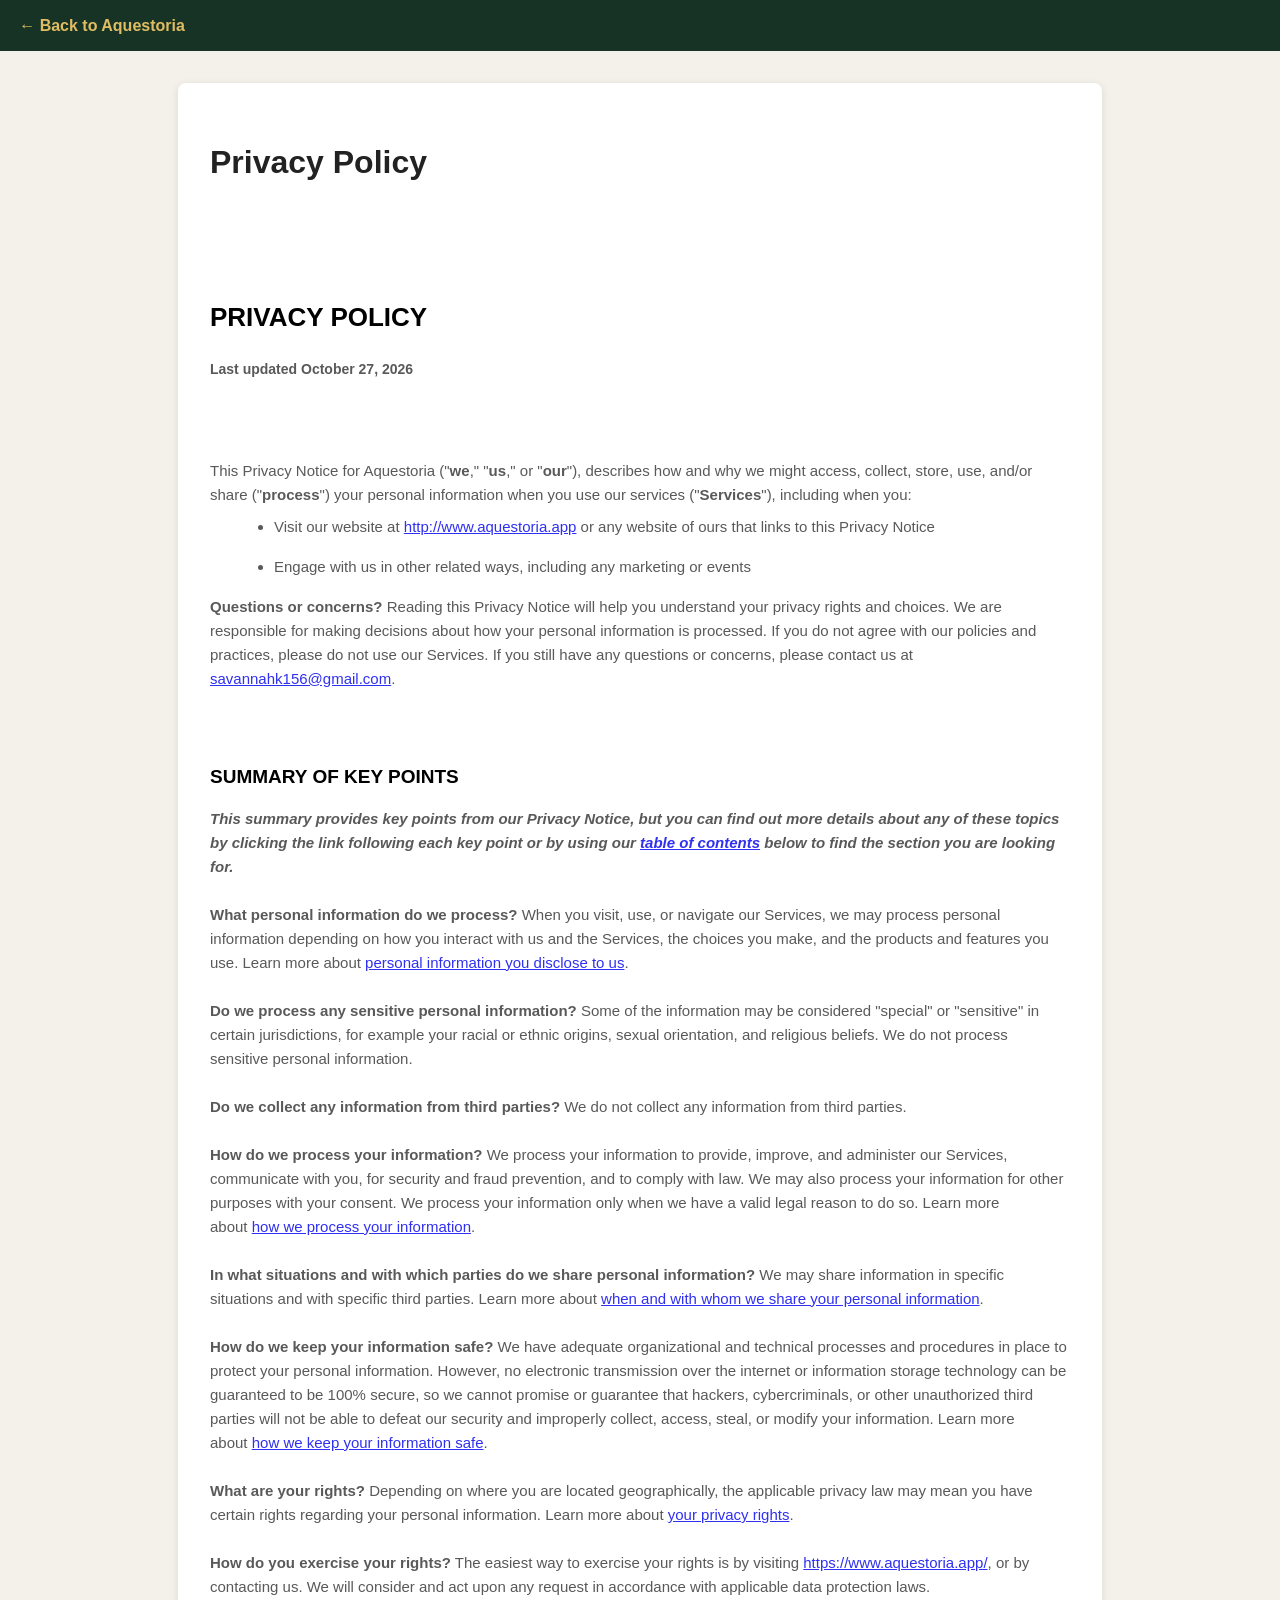
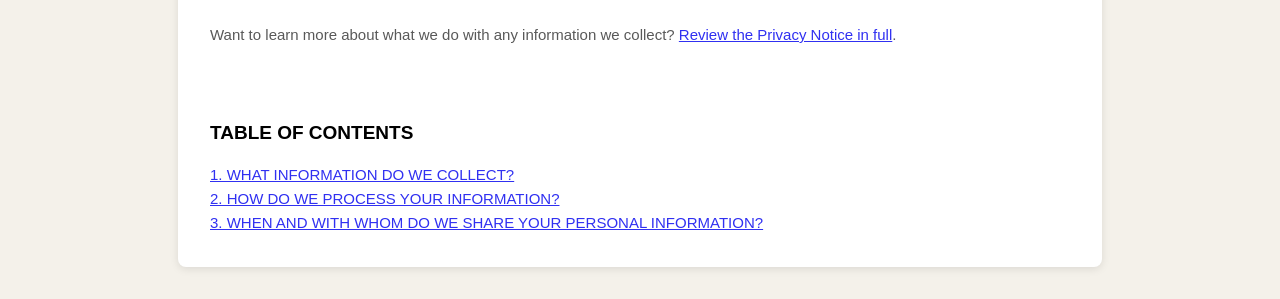
==== commit ee4e9c2d: "privacy.html" ====
--- a/privacy.html
+++ b/privacy.html
@@ -9,13 +9,12 @@
         margin: 0;
         background: #f4f1ea;
         color: #222;
-        font:
-          16px/1.5 Arial,
-          sans-serif;
+        font-family: Arial, sans-serif;
+        line-height: 1.6;
       }
       .bar {
         background: #173325;
-        padding: 0.7rem 1rem;
+        padding: 0.8rem 1.2rem;
       }
       .bar a {
         color: #e0bd62;
@@ -27,12 +26,55 @@
       }
       main {
         max-width: 860px;
-        margin: 1.2rem auto;
-        padding: 1.5rem;
+        margin: 2rem auto;
+        padding: 2rem;
         background: #fff;
         border-radius: 8px;
-        box-shadow: 0 2px 8px #0002;
+        box-shadow: 0 2px 8px rgba(0, 0, 0, 0.1);
         overflow-wrap: anywhere;
+      }
+      /* Custom Termly Overrides for Clean Typography */
+      [data-custom-class='body'], [data-custom-class='body'] * {
+        background: transparent !important;
+      }
+      [data-custom-class='title'], [data-custom-class='title'] * {
+        font-family: Arial, sans-serif !important;
+        font-size: 26px !important;
+        color: #000000 !important;
+      }
+      [data-custom-class='subtitle'], [data-custom-class='subtitle'] * {
+        font-family: Arial, sans-serif !important;
+        color: #595959 !important;
+        font-size: 14px !important;
+      }
+      [data-custom-class='heading_1'], [data-custom-class='heading_1'] * {
+        font-family: Arial, sans-serif !important;
+        font-size: 19px !important;
+        color: #000000 !important;
+        margin-top: 1.5rem;
+      }
+      [data-custom-class='heading_2'], [data-custom-class='heading_2'] * {
+        font-family: Arial, sans-serif !important;
+        font-size: 17px !important;
+        color: #000000 !important;
+      }
+      [data-custom-class='body_text'], [data-custom-class='body_text'] * {
+        color: #595959 !important;
+        font-size: 15px !important;
+        font-family: Arial, sans-serif !important;
+        line-height: 1.6 !important;
+      }
+      [data-custom-class='link'], [data-custom-class='link'] * {
+        color: #3030F1 !important;
+        font-size: 15px !important;
+        font-family: Arial, sans-serif !important;
+        word-break: break-word !important;
+      }
+      ul {
+        margin: 0.5rem 0 1rem 1.5rem;
+      }
+      li {
+        margin-bottom: 0.4rem;
       }
       table {
         max-width: 100%;
@@ -46,76 +88,11 @@
     <main>
       <div id="policy-placeholder">
         <h1>Privacy Policy</h1>
-        <style>
-  [data-custom-class='body'], [data-custom-class='body'] * {
-          background: transparent !important;
-        }
-[data-custom-class='title'], [data-custom-class='title'] * {
-          font-family: Arial !important;
-font-size: 26px !important;
-color: #000000 !important;
-        }
-[data-custom-class='subtitle'], [data-custom-class='subtitle'] * {
-          font-family: Arial !important;
-color: #595959 !important;
-font-size: 14px !important;
-        }
-[data-custom-class='heading_1'], [data-custom-class='heading_1'] * {
-          font-family: Arial !important;
-font-size: 19px !important;
-color: #000000 !important;
-        }
-[data-custom-class='heading_2'], [data-custom-class='heading_2'] * {
-          font-family: Arial !important;
-font-size: 17px !important;
-color: #000000 !important;
-        }
-[data-custom-class='body_text'], [data-custom-class='body_text'] * {
-          color: #595959 !important;
-font-size: 14px !important;
-font-family: Arial !important;
-        }
-[data-custom-class='link'], [data-custom-class='link'] * {
-          color: #3030F1 !important;
-font-size: 14px !important;
-font-family: Arial !important;
-word-break: break-word !important;
-        }
-</style>
-      <span style="display: block;margin: 0 auto 3.125rem;width: 11.125rem;height: 2.375rem;background: url([data-uri]) center no-repeat;"></span>
+        <span style="display: block;margin: 0 auto 3.125rem;width: 11.125rem;height: 2.375rem;background: url([data-uri]) center no-repeat;"></span>
+      </div>
 
       <div data-custom-class="body">
-      <div><strong><span style="font-size: 26px;"><span data-custom-class="title"><bdt class="block-component"></bdt><bdt class="question"><h1>PRIVACY POLICY</h1></bdt><bdt class="statement-end-if-in-editor"></bdt></span></span></strong></div><div><span style="color: rgb(127, 127, 127);"><strong><span style="font-size: 15px;"><span data-custom-class="subtitle">Last updated <bdt class="question">October 27, 2026</bdt></span></span></strong></span></div><div><br></div><div><br></div><div><br></div><div style="line-height: 1.5;"><span style="color: rgb(127, 127, 127);"><span style="color: rgb(89, 89, 89); font-size: 15px;"><span data-custom-class="body_text">This Privacy Notice for <bdt class="question noTranslate">Aquestoria</bdt><bdt class="block-component"></bdt></bdt> (<bdt class="block-component"></bdt>"<strong>we</strong>," "<strong>us</strong>," or "<strong>our</strong>"<bdt class="statement-end-if-in-editor"></bdt></span><span data-custom-class="body_text">), describes how and why we might access, collect, store, use, and/or share (<bdt class="block-component"></bdt>"<strong>process</strong>"<bdt class="statement-end-if-in-editor"></bdt>) your personal information when you use our services (<bdt class="block-component"></bdt>"<strong>Services</strong>"<bdt class="statement-end-if-in-editor"></bdt>), including when you:</span></span></span><span style="font-size: 15px;"><span style="color: rgb(127, 127, 127);"><span data-custom-class="body_text"><span style="color: rgb(89, 89, 89);"><span data-custom-class="body_text"><bdt class="block-component"></bdt></span></span></span></span></span></div><ul><li data-custom-class="body_text" style="line-height: 1.5;"><span style="font-size: 15px; color: rgb(89, 89, 89);"><span style="font-size: 15px; color: rgb(89, 89, 89);"><span data-custom-class="body_text">Visit our website<bdt class="block-component"></bdt> at <span style="color: rgb(0, 58, 250);"><bdt class="question noTranslate"><a target="_blank" data-custom-class="link" href="http://www.aquestoria.app">http://www.aquestoria.app</a></bdt></span><span style="font-size: 15px;"><span style="color: rgb(89, 89, 89);"><span data-custom-class="body_text"><span style="font-size: 15px;"><span style="color: rgb(89, 89, 89);"><bdt class="statement-end-if-in-editor"> or any website of ours that links to this Privacy Notice</bdt></span></span></span></span></span></span></span></span></li></ul><div><bdt class="block-component"><span style="font-size: 15px;"><span style="font-size: 15px;"><span style="color: rgb(127, 127, 127);"><span data-custom-class="body_text"><span style="color: rgb(89, 89, 89);"><span data-custom-class="body_text"><bdt class="block-component"></bdt></bdt></span></span></span></span></span></span></span></span></li></ul><div style="line-height: 1.5;"><bdt class="block-component"><span style="font-size: 15px;"></span></bdt></li></ul><div style="line-height: 1.5;"><span style="font-size: 15px;"><span style="color: rgb(127, 127, 127);"><span data-custom-class="body_text"><span style="color: rgb(89, 89, 89);"><span data-custom-class="body_text"><bdt class="block-component"></bdt></span></span></span></span></span></div><ul><li data-custom-class="body_text" style="line-height: 1.5;"><span style="font-size: 15px; color: rgb(89, 89, 89);"><span style="font-size: 15px; color: rgb(89, 89, 89);"><span data-custom-class="body_text">Engage with us in other related ways, including any marketing or events<span style="font-size: 15px;"><span style="color: rgb(89, 89, 89);"><span data-custom-class="body_text"><span style="font-size: 15px;"><span style="color: rgb(89, 89, 89);"><bdt class="statement-end-if-in-editor"></bdt></span></span></span></span></span></span></span></span></li></ul><div style="line-height: 1.5;"><span style="font-size: 15px;"><span style="color: rgb(127, 127, 127);"><span data-custom-class="body_text"><strong>Questions or concerns?&nbsp;</strong>Reading this Privacy Notice will help you understand your privacy rights and choices. We are responsible for making decisions about how your personal information is processed. If you do not agree with our policies and practices, please do not use our Services.<bdt class="block-component"></bdt> If you still have any questions or concerns, please contact us at <bdt class="question noTranslate"><a target="_blank" data-custom-class="link" href="mailto:savannahk156@gmail.com">savannahk156@gmail.com</a></bdt>.</span></span></span></div><div style="line-height: 1.5;"><br></div><div style="line-height: 1.5;"><br></div><div style="line-height: 1.5;"><strong><span style="font-size: 15px;"><span data-custom-class="heading_1"><h2>SUMMARY OF KEY POINTS</h2></span></span></strong></div><div style="line-height: 1.5;"><span style="font-size: 15px;"><span data-custom-class="body_text"><strong><em>This summary provides key points from our Privacy Notice, but you can find out more details about any of these topics by clicking the link following each key point or by using our&nbsp;</em></strong></span></span><a data-custom-class="link" href="#toc"><span style="color: rgb(0, 58, 250); font-size: 15px;"><span data-custom-class="body_text"><strong><em>table of contents</em></strong></span></span></a><span style="font-size: 15px;"><span data-custom-class="body_text"><strong><em>&nbsp;below to find the section you are looking for.</em></strong></span></span></div><div style="line-height: 1.5;"><br></div><div style="line-height: 1.5;"><span style="font-size: 15px;"><span data-custom-class="body_text"><strong>What personal information do we process?</strong> When you visit, use, or navigate our Services, we may process personal information depending on how you interact with us and the Services, the choices you make, and the products and features you use. Learn more about&nbsp;</span></span><a data-custom-class="link" href="#personalinfo"><span style="color: rgb(0, 58, 250); font-size: 15px;"><span data-custom-class="body_text">personal information you disclose to us</span></span></a><span data-custom-class="body_text">.</span></div><div style="line-height: 1.5;"><br></div><div style="line-height: 1.5;"><span style="font-size: 15px;"><span data-custom-class="body_text"><strong>Do we process any sensitive personal information?&nbsp;</strong>Some of the information may be considered <bdt class="block-component"></bdt>"special" or "sensitive"<bdt class="statement-end-if-in-editor"></bdt> in certain jurisdictions, for example your racial or ethnic origins, sexual orientation, and religious beliefs. <bdt class="block-component"></bdt>We do not process sensitive personal information.<bdt class="else-block"></bdt></span></span></div><div style="line-height: 1.5;"><br></div><div style="line-height: 1.5;"><span style="font-size: 15px;"><span data-custom-class="body_text"><strong>Do we collect any information from third parties?</strong> <bdt class="block-component"></bdt>We do not collect any information from third parties.<bdt class="else-block"></bdt></span></span></div><div style="line-height: 1.5;"><br></div><div style="line-height: 1.5;"><span style="font-size: 15px;"><span data-custom-class="body_text"><strong>How do we process your information?</strong> We process your information to provide, improve, and administer our Services, communicate with you, for security and fraud prevention, and to comply with law. We may also process your information for other purposes with your consent. We process your information only when we have a valid legal reason to do so. Learn more about&nbsp;</span></span><a data-custom-class="link" href="#infouse"><span style="color: rgb(0, 58, 250); font-size: 15px;"><span data-custom-class="body_text">how we process your information</span></span></a><span data-custom-class="body_text">.</span></div><div style="line-height: 1.5;"><br></div><div style="line-height: 1.5;"><span style="font-size: 15px;"><span data-custom-class="body_text"><strong>In what situations and with which <bdt class="block-component"></bdt>parties do we share personal information?</strong> We may share information in specific situations and with specific <bdt class="block-component"></bdt>third parties. Learn more about&nbsp;</span></span><a data-custom-class="link" href="#whoshare"><span style="color: rgb(0, 58, 250); font-size: 15px;"><span data-custom-class="body_text">when and with whom we share your personal information</span></span></a><span style="font-size: 15px;"><span data-custom-class="body_text">.<bdt class="block-component"></bdt></span></span></div><div style="line-height: 1.5;"><br></div><div style="line-height: 1.5;"><span style="font-size: 15px;"><span data-custom-class="body_text"><strong>How do we keep your information safe?</strong> We have adequate <bdt class="block-component"></bdt>organizational<bdt class="statement-end-if-in-editor"></bdt> and technical processes and procedures in place to protect your personal information. However, no electronic transmission over the internet or information storage technology can be guaranteed to be 100% secure, so we cannot promise or guarantee that hackers, cybercriminals, or other <bdt class="block-component"></bdt>unauthorized<bdt class="statement-end-if-in-editor"></bdt> third parties will not be able to defeat our security and improperly collect, access, steal, or modify your information. Learn more about&nbsp;</span></span><a data-custom-class="link" href="#infosafe"><span style="color: rgb(0, 58, 250); font-size: 15px;"><span data-custom-class="body_text">how we keep your information safe</span></span></a><span data-custom-class="body_text">.</span><span style="font-size: 15px;"><span data-custom-class="body_text"><bdt class="statement-end-if-in-editor"></bdt></span></span></div><div style="line-height: 1.5;"><br></div><div style="line-height: 1.5;"><span style="font-size: 15px;"><span data-custom-class="body_text"><strong>What are your rights?</strong> Depending on where you are located geographically, the applicable privacy law may mean you have certain rights regarding your personal information. Learn more about&nbsp;</span></span><a data-custom-class="link" href="#privacyrights"><span style="color: rgb(0, 58, 250); font-size: 15px;"><span data-custom-class="body_text">your privacy rights</span></span></a><span data-custom-class="body_text">.</span></div><div style="line-height: 1.5;"><br></div><div style="line-height: 1.5;"><span style="font-size: 15px;"><span data-custom-class="body_text"><strong>How do you exercise your rights?</strong> The easiest way to exercise your rights is by <bdt class="block-component"></bdt>visiting <span style="color: rgb(0, 58, 250);"><bdt class="question noTranslate"><a target="_blank" data-custom-class="link" href="https://www.aquestoria.app/">https://www.aquestoria.app/</a></bdt></span><bdt class="else-block"></bdt>, or by contacting us. We will consider and act upon any request in accordance with applicable data protection laws.</span></span></div><div style="line-height: 1.5;"><br></div><div style="line-height: 1.5;"><span style="font-size: 15px;"><span data-custom-class="body_text">Want to learn more about what we do with any information we collect?&nbsp;</span></span><a data-custom-class="link" href="#toc"><span style="color: rgb(0, 58, 250); font-size: 15px;"><span data-custom-class="body_text">Review the Privacy Notice in full</span></span></a><span style="font-size: 15px;"><span data-custom-class="body_text">.</span></span></div><div style="line-height: 1.5;"><br></div><div style="line-height: 1.5;"><br></div><div id="toc" style="line-height: 1.5;"><span style="font-size: 15px;"><span style="color: rgb(127, 127, 127);"><span style="color: rgb(0, 0, 0);"><strong><span data-custom-class="heading_1"><h2>TABLE OF CONTENTS</h2></span></strong></span></span></span></div><div style="line-height: 1.5;"><span style="font-size: 15px;"><a data-custom-class="link" href="#infocollect"><span style="color: rgb(0, 58, 250);">1. WHAT INFORMATION DO WE COLLECT?</span></a></span></div><div style="line-height: 1.5;"><span style="font-size: 15px;"><a data-custom-class="link" href="#infouse"><span style="color: rgb(0, 58, 250);">2. HOW DO WE PROCESS YOUR INFORMATION?<bdt class="block-component"></bdt></span></a></span></div><div style="line-height: 1.5;"><span style="font-size: 15px;"><span style="color: rgb(0, 58, 250);"><a data-custom-class="link" href="#whoshare">3. WHEN AND WITH WHOM DO WE SHARE YOUR PERSONAL INFORMATION?</a></span><span data-custom-class="body_text"><bdt class="block-component"></bdt></a><span style="color: rgb(127, 127, 127);"><span style="color: rgb(89, 89, 89);"><span data-custom-class="body_text"><span style="color: rgb(89, 89, 89);"><bdt class="block-component"></bdt></span></span></span></span><bdt class="block-component"></bdt></span></div><div style="line-height: 1.5;"><span style="font-size: 15px;"><span style="color: rgb(127, 127, 127);"><span style="color: rgb(89, 89, 89);"><span data-custom-class="body_text"><span style="color: rgb(89, 89, 89);"><span style="color: rgb(89, 89, 89);"><span style="color: rgb(89, 89, 89);"><bdt class="block-component"></bdt></span></span> <bdt class="block-component"></bdt></span></span></span></span></span></div><div style="line-height: 1.5;"><span style="font-size: 15px;"><a data-custom-class="link" href="#inforetain"><span style="color: rgb(0, 58, 250);">4. HOW LONG DO WE KEEP YOUR INFORMATION?</span></a><span style="color: rgb(127, 127, 127);"><span style="color: rgb(89, 89, 89);"><span data-custom-class="body_text"><span style="color: rgb(89, 89, 89);"><span style="color: rgb(89, 89, 89);"><bdt class="block-component"></bdt></span></span></span></span></span></span></div><div style="line-height: 1.5;"><span style="font-size: 15px;"><a data-custom-class="link" href="#infosafe"><span style="color: rgb(0, 58, 250);">5. HOW DO WE KEEP YOUR INFORMATION SAFE?</span></a><span style="color: rgb(127, 127, 127);"><span style="color: rgb(89, 89, 89);"><span data-custom-class="body_text"><span style="color: rgb(89, 89, 89);"><bdt class="statement-end-if-in-editor"></bdt><bdt class="block-component"></bdt></span></span></span></span></span></div><div style="line-height: 1.5;"><span style="font-size: 15px;"><span style="color: rgb(0, 58, 250);"><a data-custom-class="link" href="#privacyrights">6. WHAT ARE YOUR PRIVACY RIGHTS?</a></span></span></div><div style="line-height: 1.5;"><span style="font-size: 15px;"><a data-custom-class="link" href="#DNT"><span style="color: rgb(0, 58, 250);">7. CONTROLS FOR DO-NOT-TRACK FEATURES<bdt class="block-component"></bdt></span></a></span></div><div style="line-height: 1.5;"><span style="font-size: 15px;"><a data-custom-class="link" href="#uslaws"><span style="color: rgb(0, 58, 250);">8. DO UNITED STATES RESIDENTS HAVE SPECIFIC PRIVACY RIGHTS?</span></a></span><bdt class="block-component"><span style="font-size: 15px;"><span data-custom-class="body_text"></span></bdt></span></div><div style="line-height: 1.5;"><bdt class="block-component"><span style="font-size: 15px;"></bdt><bdt class="block-component"></bdt><bdt class="block-component"></bdt><bdt class="block-component"></bdt><bdt class="block-component"></bdt><bdt class="block-component"></bdt><bdt class="block-component"></bdt><bdt class="block-component"></bdt><bdt class="block-component"></bdt><bdt class="block-component"></span></bdt></div><div style="line-height: 1.5;"><span style="font-size: 15px;"><a data-custom-class="link" href="#policyupdates"><span style="color: rgb(0, 58, 250);">9. DO WE MAKE UPDATES TO THIS NOTICE?</span></a></span></div><div style="line-height: 1.5;"><a data-custom-class="link" href="#contact"><span style="color: rgb(0, 58, 250); font-size: 15px;">10. HOW CAN YOU CONTACT US ABOUT THIS NOTICE?</span></a></div><div style="line-height: 1.5;"><a data-custom-class="link" href="#request"><span style="color: rgb(0, 58, 250);">11. HOW CAN YOU REVIEW, UPDATE, OR DELETE THE DATA WE COLLECT FROM YOU?</span></a></div><div style="line-height: 1.5;"><br></div><div style="line-height: 1.5;"><br></div><div id="infocollect" style="line-height: 1.5;"><span style="color: rgb(0, 0, 0);"><span style="color: rgb(0, 0, 0); font-size: 15px;"><span style="font-size: 15px; color: rgb(0, 0, 0);"><span style="font-size: 15px; color: rgb(0, 0, 0);"><span id="control" style="color: rgb(0, 0, 0);"><strong><span data-custom-class="heading_1"><h2>1. WHAT INFORMATION DO WE COLLECT?</h2></span></strong></span></span></span></span></span><span data-custom-class="heading_2" id="personalinfo" style="color: rgb(0, 0, 0);"><span style="font-size: 15px;"><strong><h3>Personal information you disclose to us</h3></strong></span></span><span style="color: rgb(127, 127, 127);"><span style="color: rgb(89, 89, 89); font-size: 15px;"><span data-custom-class="body_text"><span style="font-size: 15px; color: rgb(89, 89, 89);"><span style="font-size: 15px; color: rgb(89, 89, 89);"><span data-custom-class="body_text"><strong><em>In Short:</em></strong></span></span></span></span><span data-custom-class="body_text"><span style="font-size: 15px; color: rgb(89, 89, 89);"><span style="font-size: 15px; color: rgb(89, 89, 89);"><span data-custom-class="body_text"><strong><em>&nbsp;</em></strong><em>We collect personal information that you provide to us.</em></span></span></span></span></span></span></div><div style="line-height: 1.5;"><br></div><div style="line-height: 1.5;"><span style="font-size: 15px; color: rgb(89, 89, 89);"><span style="font-size: 15px; color: rgb(89, 89, 89);"><span data-custom-class="body_text">We collect personal information that you voluntarily provide to us when you <span style="font-size: 15px;"><bdt class="block-component"></bdt></span>register on the Services,&nbsp;</span><span style="font-size: 15px;"><span data-custom-class="body_text"><span style="font-size: 15px;"><bdt class="statement-end-if-in-editor"></bdt></span></span><span data-custom-class="body_text">express an interest in obtaining information about us or our products and Services, when you participate in activities on the Services, or otherwise when you contact us.</span></span></span></span></div><div style="line-height: 1.5;"><br></div><div style="line-height: 1.5;"><span style="font-size: 15px; color: rgb(89, 89, 89);"><span style="font-size: 15px; color: rgb(89, 89, 89);"><span data-custom-class="body_text"><span style="font-size: 15px;"><bdt class="block-component"></bdt></span></span></span></span></div><div style="line-height: 1.5;"><span style="font-size: 15px; color: rgb(89, 89, 89);"><span style="font-size: 15px; color: rgb(89, 89, 89);"><span data-custom-class="body_text"><strong>Personal Information Provided by You.</strong> The personal information that we collect depends on the context of your interactions with us and the Services, the choices you make, and the products and features you use. The personal information we collect may include the following:<span style="font-size: 15px;"><span data-custom-class="body_text"><bdt class="forloop-component"></bdt></span></span></span></span></span></div><ul><li data-custom-class="body_text" style="line-height: 1.5;"><span style="font-size: 15px; color: rgb(89, 89, 89);"><span style="font-size: 15px; color: rgb(89, 89, 89);"><span data-custom-class="body_text"><span style="font-size: 15px;"><span data-custom-class="body_text"><bdt class="question">names</bdt></span></span></span></span></span></li></ul><div style="line-height: 1.5;"><span style="font-size: 15px; color: rgb(89, 89, 89);"><span style="font-size: 15px; color: rgb(89, 89, 89);"><span data-custom-class="body_text"><span style="font-size: 15px;"><span data-custom-class="body_text"><bdt class="forloop-component"></bdt></span></span></span></span></span></div><ul><li data-custom-class="body_text" style="line-height: 1.5;"><span style="font-size: 15px; color: rgb(89, 89, 89);"><span style="font-size: 15px; color: rgb(89, 89, 89);"><span data-custom-class="body_text"><span style="font-size: 15px;"><span data-custom-class="body_text"><bdt class="question">usernames</bdt></span></span></span></span></span></li></ul><div style="line-height: 1.5;"><span style="font-size: 15px; color: rgb(89, 89, 89);"><span style="font-size: 15px; color: rgb(89, 89, 89);"><span data-custom-class="body_text"><span style="font-size: 15px;"><span data-custom-class="body_text"><bdt class="forloop-component"></bdt></span></span></span></span></span></div><ul><li data-custom-class="body_text" style="line-height: 1.5;"><span style="font-size: 15px; color: rgb(89, 89, 89);"><span style="font-size: 15px; color: rgb(89, 89, 89);"><span data-custom-class="body_text"><span style="font-size: 15px;"><span data-custom-class="body_text"><bdt class="question">passwords</bdt></span></span></span></span></span></li></ul><div style="line-height: 1.5;"><span style="font-size: 15px; color: rgb(89, 89, 89);"><span style="font-size: 15px; color: rgb(89, 89, 89);"><span data-custom-class="body_text"><span style="font-size: 15px;"><span data-custom-class="body_text"><bdt class="forloop-component"></bdt></span></span></span></span></span></div><ul><li data-custom-class="body_text" style="line-height: 1.5;"><span style="font-size: 15px; color: rgb(89, 89, 89);"><span style="font-size: 15px; color: rgb(89, 89, 89);"><span data-custom-class="body_text"><span style="font-size: 15px;"><span data-custom-class="body_text"><bdt class="question">debit/credit card numbers</bdt></span></span></span></span></span></li></ul><div style="line-height: 1.5;"><span style="font-size: 15px; color: rgb(89, 89, 89);"><span style="font-size: 15px; color: rgb(89, 89, 89);"><span data-custom-class="body_text"><span style="font-size: 15px;"><span data-custom-class="body_text"><bdt class="forloop-component"></bdt></span></span></span></span></span></div><ul><li data-custom-class="body_text" style="line-height: 1.5;"><span style="font-size: 15px; color: rgb(89, 89, 89);"><span style="font-size: 15px; color: rgb(89, 89, 89);"><span data-custom-class="body_text"><span style="font-size: 15px;"><span data-custom-class="body_text"><bdt class="question">email addresses</bdt></span></span></span></span></span></li></ul><div style="line-height: 1.5;"><span style="font-size: 15px; color: rgb(89, 89, 89);"><span style="font-size: 15px; color: rgb(89, 89, 89);"><span data-custom-class="body_text"><span style="font-size: 15px;"><span data-custom-class="body_text"><bdt class="forloop-component"></bdt></span></span></span></span></span></div><ul><li data-custom-class="body_text" style="line-height: 1.5;"><span style="font-size: 15px; color: rgb(89, 89, 89);"><span style="font-size: 15px; color: rgb(89, 89, 89);"><span data-custom-class="body_text"><span style="font-size: 15px;"><span data-custom-class="body_text"><bdt class="question">phone numbers</bdt></span></span></span></span></span></li></ul><div style="line-height: 1.5;"><span style="font-size: 15px; color: rgb(89, 89, 89);"><span style="font-size: 15px; color: rgb(89, 89, 89);"><span data-custom-class="body_text"><span style="font-size: 15px;"><span data-custom-class="body_text"><bdt class="forloop-component"></bdt></span><span data-custom-class="body_text"><bdt class="statement-end-if-in-editor"></bdt></span></span></span></span></span></div><div id="sensitiveinfo" style="line-height: 1.5;"><span style="font-size: 15px;"><span data-custom-class="body_text"><strong>Sensitive Information.</strong> <bdt class="block-component"></bdt>We do not process sensitive information.</span></span></div><div style="line-height: 1.5;"><br></div><div style="line-height: 1.5;"><span style="font-size: 15px;"><span data-custom-class="body_text"><bdt class="else-block"></bdt></span></span><span style="font-size: 15px; color: rgb(89, 89, 89);"><span style="font-size: 15px; color: rgb(89, 89, 89);"><span data-custom-class="body_text"><span style="font-size: 15px;"><span data-custom-class="body_text"><bdt class="block-component"></bdt></span></span></span></span></span></div><div style="line-height: 1.5;"><span style="font-size: 15px; color: rgb(89, 89, 89);"><span style="font-size: 15px; color: rgb(89, 89, 89);"><span data-custom-class="body_text"><strong>Payment Data.</strong> We may collect data necessary to process your payment if you choose to make purchases, such as your payment instrument number, and the security code associated with your payment instrument. All payment data is handled and stored by<bdt class="forloop-component"></bdt><span style="font-size: 15px; color: rgb(89, 89, 89);"><span style="font-size: 15px; color: rgb(89, 89, 89);"><span data-custom-class="body_text"><span style="font-size: 15px;"><span data-custom-class="body_text"><bdt class="block-component"></bdt></span></span></span></span></span> <bdt class="question noTranslate">Stripe</bdt><span style="font-size: 15px; color: rgb(89, 89, 89);"><span style="font-size: 15px; color: rgb(89, 89, 89);"><span data-custom-class="body_text"><span style="font-size: 15px; color: rgb(89, 89, 89);"><span style="font-size: 15px; color: rgb(89, 89, 89);"><span data-custom-class="body_text"><span style="font-size: 15px;"><span data-custom-class="body_text"><bdt class="block-component"></bdt></span></span></span><span data-custom-class="body_text"><span style="font-size: 15px;"><span style="color: rgb(89, 89, 89);"><span data-custom-class="body_text"><span style="font-size: 15px;"><span style="color: rgb(89, 89, 89);"><span data-custom-class="body_text"><span style="color: rgb(89, 89, 89);"><span style="font-size: 15px;"><span data-custom-class="body_text"><bdt class="forloop-component"></bdt></span></span></span></span></span></span></span></span></span></span></span></span>. You may find their privacy notice link(s) here:<span style="font-size: 15px; color: rgb(89, 89, 89);"><span style="font-size: 15px; color: rgb(89, 89, 89);"><span data-custom-class="body_text"><bdt class="forloop-component"></bdt><span style="font-size: 15px; color: rgb(89, 89, 89);"><span style="font-size: 15px; color: rgb(89, 89, 89);"><span data-custom-class="body_text"><span style="font-size: 15px;"><span data-custom-class="body_text"><bdt class="block-component"></bdt></span></span></span></span></span></span></span></span> <span style="color: rgb(0, 58, 250);"><bdt class="question noTranslate"><a target="_blank" data-custom-class="link" href="https://stripe.com/privacy">https://stripe.com/privacy</a></bdt></span><span style="font-size: 15px; color: rgb(89, 89, 89);"><span style="font-size: 15px; color: rgb(89, 89, 89);"><span data-custom-class="body_text"><span style="font-size: 15px; color: rgb(89, 89, 89);"><span style="font-size: 15px; color: rgb(89, 89, 89);"><span data-custom-class="body_text"><span style="font-size: 15px; color: rgb(89, 89, 89);"><span style="font-size: 15px; color: rgb(89, 89, 89);"><span data-custom-class="body_text"><span style="font-size: 15px;"><span data-custom-class="body_text"><bdt class="block-component"></bdt></span></span></span></span></span></span></span></span><bdt class="forloop-component"></bdt><span style="font-size: 15px;"><span data-custom-class="body_text">.<bdt class="block-component"></bdt></span></span></span></span></span></div><div style="line-height: 1.5;"><br></div><div style="line-height: 1.5;"><span style="font-size: 15px; color: rgb(89, 89, 89);"><span style="font-size: 15px; color: rgb(89, 89, 89);"><span data-custom-class="body_text"><span style="font-size: 15px;"><span data-custom-class="body_text"><bdt class="statement-end-if-in-editor"><bdt class="block-component"></bdt></bdt></span></span></span></span><bdt class="block-component"></span></span></bdt></div><div style="line-height: 1.5;"><span style="font-size: 15px; color: rgb(89, 89, 89);"><span style="font-size: 15px; color: rgb(89, 89, 89);"><span data-custom-class="body_text">All personal information that you provide to us must be true, complete, and accurate, and you must notify us of any changes to such personal information.</span></span></span></div><div style="line-height: 1.5;"><span style="font-size: 15px; color: rgb(89, 89, 89);"><span style="font-size: 15px; color: rgb(89, 89, 89);"><span data-custom-class="body_text"><bdt class="block-component"></bdt></bdt></span></span></span><bdt class="block-component"><span style="font-size: 15px;"></span></bdt><span style="font-size: 15px; color: rgb(89, 89, 89);"><span style="font-size: 15px; color: rgb(89, 89, 89);"><span data-custom-class="body_text"><span style="color: rgb(89, 89, 89); font-size: 15px;"><span data-custom-class="body_text"><span style="color: rgb(89, 89, 89); font-size: 15px;"><span data-custom-class="body_text"><bdt class="statement-end-if-in-editor"><bdt class="block-component"></bdt></bdt></span></span></span></span></bdt></span></span></span></span></span></span></span></span><span style="font-size: 15px;"><span data-custom-class="body_text"><bdt class="block-component"></bdt></span></span></div><div style="line-height: 1.5;"><br></div><div id="infouse" style="line-height: 1.5;"><span style="color: rgb(127, 127, 127);"><span style="color: rgb(89, 89, 89); font-size: 15px;"><span style="font-size: 15px; color: rgb(89, 89, 89);"><span style="font-size: 15px; color: rgb(89, 89, 89);"><span id="control" style="color: rgb(0, 0, 0);"><strong><span data-custom-class="heading_1"><h2>2. HOW DO WE PROCESS YOUR INFORMATION?</h2></span></strong></span></span></span><span data-custom-class="body_text"><span style="font-size: 15px; color: rgb(89, 89, 89);"><span style="font-size: 15px; color: rgb(89, 89, 89);"><span data-custom-class="body_text"><strong><em>In Short:&nbsp;</em></strong><em>We process your information to provide, improve, and administer our Services, communicate with you, for security and fraud prevention, and to comply with law.<bdt class="block-component"></bdt> We may also process your information for other purposes <bdt class="block-component"></bdt>with your<bdt class="statement-end-if-in-editor"></bdt> consent.</em></span></span></span></span></span></span></div><div style="line-height: 1.5;"><br></div><div style="line-height: 1.5;"><span style="font-size: 15px; color: rgb(89, 89, 89);"><span style="font-size: 15px; color: rgb(89, 89, 89);"><span data-custom-class="body_text"><strong>We process your personal information for a variety of reasons, depending on how you interact with our Services, including:</strong><bdt class="block-component"></bdt></span></span></span></div><ul><li data-custom-class="body_text" style="line-height: 1.5;"><span style="font-size: 15px; color: rgb(89, 89, 89);"><span style="font-size: 15px; color: rgb(89, 89, 89);"><span data-custom-class="body_text"><strong>To facilitate account creation and authentication and otherwise manage user accounts.&nbsp;</strong>We may process your information so you can create and log in to your account, as well as keep your account in working order.<bdt class="block-component"></bdt><span style="font-size: 15px; color: rgb(89, 89, 89);"><span style="font-size: 15px; color: rgb(89, 89, 89);"><span data-custom-class="body_text"><span style="font-size: 15px;"><span style="color: rgb(89, 89, 89);"><span data-custom-class="body_text"><span style="font-size: 15px;"><span style="color: rgb(89, 89, 89);"><span data-custom-class="body_text"><bdt class="statement-end-if-in-editor"></bdt></span></span></span></span></span></span></span></span></span></span></span></span></li></ul><div style="line-height: 1.5;"><span style="font-size: 15px; color: rgb(89, 89, 89);"><span style="font-size: 15px; color: rgb(89, 89, 89);"><span data-custom-class="body_text"><bdt class="block-component"></bdt></span></span></span></div><ul><li data-custom-class="body_text" style="line-height: 1.5;"><span style="font-size: 15px; color: rgb(89, 89, 89);"><span style="font-size: 15px; color: rgb(89, 89, 89);"><span data-custom-class="body_text"><strong>To deliver and facilitate delivery of services to the user.&nbsp;</strong>We may process your information to provide you with the requested service.<span style="font-size: 15px; color: rgb(89, 89, 89);"><span style="font-size: 15px; color: rgb(89, 89, 89);"><span data-custom-class="body_text"><span style="font-size: 15px; color: rgb(89, 89, 89);"><span style="font-size: 15px; color: rgb(89, 89, 89);"><span data-custom-class="body_text"><span style="font-size: 15px;"><span style="color: rgb(89, 89, 89);"><span data-custom-class="body_text"><span style="font-size: 15px;"><span style="color: rgb(89, 89, 89);"><span data-custom-class="body_text"><bdt class="statement-end-if-in-editor"></bdt></span></span></span></span></span></span></span></span></span></span></span></span></span></span></span></li></ul><div style="line-height: 1.5;"><span style="font-size: 15px; color: rgb(89, 89, 89);"><span style="font-size: 15px; color: rgb(89, 89, 89);"><span data-custom-class="body_text"><bdt class="block-component"></bdt></span></span></span></span></span></span></span></span></span></span></span></span></span></span></span></span></span></span></span></span></span></li></ul><div style="line-height: 1.5;"><span style="font-size: 15px; color: rgb(89, 89, 89);"><span style="font-size: 15px; color: rgb(89, 89, 89);"><span data-custom-class="body_text"><bdt class="block-component"></bdt></span></span></span></span></span></span></span></span></span></span></span></span></li></ul><div style="line-height: 1.5;"><span style="font-size: 15px; color: rgb(89, 89, 89);"><span style="font-size: 15px; color: rgb(89, 89, 89);"><span data-custom-class="body_text"><bdt class="block-component"></bdt></span></span></span></li></ul><div style="line-height: 1.5;"><bdt class="block-component"><span style="font-size: 15px;"></bdt></span></span></span></span></span></span></li></ul><div style="line-height: 1.5;"><bdt class="block-component"><span style="font-size: 15px;"></bdt></span></span></span></span></span></span></span></span></span></li></ul><div style="line-height: 1.5;"><bdt class="block-component"><span style="font-size: 15px;"></span></bdt></div><ul><li data-custom-class="body_text" style="line-height: 1.5;"><span style="font-size: 15px; color: rgb(89, 89, 89);"><span style="font-size: 15px; color: rgb(89, 89, 89);"><span data-custom-class="body_text"><strong>To <bdt class="block-component"></bdt>fulfill<bdt class="statement-end-if-in-editor"></bdt> and manage your orders.&nbsp;</strong>We may process your information to <bdt class="block-component"></bdt>fulfill<bdt class="statement-end-if-in-editor"></bdt> and manage your orders, payments, returns, and exchanges made through the Services.<span style="font-size: 15px; color: rgb(89, 89, 89);"><span style="font-size: 15px; color: rgb(89, 89, 89);"><span data-custom-class="body_text"><span style="font-size: 15px; color: rgb(89, 89, 89);"><span style="font-size: 15px; color: rgb(89, 89, 89);"><span data-custom-class="body_text"><span style="font-size: 15px; color: rgb(89, 89, 89);"><span style="font-size: 15px; color: rgb(89, 89, 89);"><span data-custom-class="body_text"><bdt class="statement-end-if-in-editor"></bdt></span></span></span></span></span></span></span></span></span></span></span></span></li></ul><div style="line-height: 1.5;"><bdt class="block-component"><span style="font-size: 15px;"><span data-custom-class="body_text"></span></span></bdt></li></ul><p style="font-size: 15px; line-height: 1.5;"><bdt class="block-component"><span style="font-size: 15px;"></bdt></span></span></span></span></span></span></span></span></span></span></span></li></ul><p style="font-size: 15px; line-height: 1.5;"><bdt class="block-component"><span style="font-size: 15px;"></bdt></span></span></span></span></span></span></span></span></span></span></span></li></ul><p style="font-size: 15px; line-height: 1.5;"><bdt class="block-component"></bdt></span></span></span></span></span></span></span></span></span></span></span></li></ul><p style="font-size: 15px; line-height: 1.5;"><bdt class="block-component"></bdt></span></span></span></span></span></span></span></span></span></span></span></li></ul><div style="line-height: 1.5;"><bdt class="block-component"><span style="font-size: 15px;"><span data-custom-class="body_text"></span></bdt></span></li></ul><div style="line-height: 1.5;"><bdt class="block-component"><span style="font-size: 15px;"></bdt></span></span></span></li></ul><div style="line-height: 1.5;"><bdt class="block-component"><span style="font-size: 15px;"></bdt></span></span></span></li></ul><div style="line-height: 1.5;"><span style="font-size: 15px;"><bdt class="block-component"><span data-custom-class="body_text"></bdt></span></span></li></ul><div style="line-height: 1.5;"><bdt class="block-component"><span style="font-size: 15px;"><span data-custom-class="body_text"></bdt></span></span></li></ul><div style="line-height: 1.5;"><bdt class="block-component"><span style="font-size: 15px;"><span data-custom-class="body_text"></span></span></bdt></div><ul><li data-custom-class="body_text" style="line-height: 1.5;"><span data-custom-class="body_text"><span style="font-size: 15px;"><strong>To protect our Services.</strong> We may process your information as part of our efforts to keep our Services safe and secure, including fraud monitoring and prevention.</span></span><bdt class="statement-end-if-in-editor"><span style="font-size: 15px;"><span data-custom-class="body_text"></span></span></bdt></li></ul><div style="line-height: 1.5;"><bdt class="block-component"><span style="font-size: 15px;"><span data-custom-class="body_text"></span></span></bdt></li></ul><div style="line-height: 1.5;"><bdt class="block-component"><span style="font-size: 15px;"><span data-custom-class="body_text"></span></span></bdt></li></ul><div style="line-height: 1.5;"><bdt class="block-component"><span style="font-size: 15px;"><span data-custom-class="body_text"></span></span></bdt></li></ul><div style="line-height: 1.5;"><bdt class="block-component"><span style="font-size: 15px;"><span data-custom-class="body_text"></span></span></bdt></li></ul><div style="line-height: 1.5;"><bdt class="block-component"><span style="font-size: 15px;"><span data-custom-class="body_text"></span></span></bdt></li></ul><div style="line-height: 1.5;"><bdt class="block-component"><span style="font-size: 15px;"><span data-custom-class="body_text"></bdt></span></span></li></ul><div style="line-height: 1.5;"><bdt class="block-component"><span style="font-size: 15px;"><span data-custom-class="body_text"></bdt></span></span></li></ul><div style="line-height: 1.5;"><bdt class="block-component"><span style="font-size: 15px;"><span data-custom-class="body_text"></bdt></span></span></li></ul><div style="line-height: 1.5;"><bdt class="block-component"><span style="font-size: 15px;"><span data-custom-class="body_text"></span></span></bdt></li></ul><div style="line-height: 1.5;"><bdt class="block-component"><span style="font-size: 15px;"><span data-custom-class="body_text"></span></span></bdt><bdt class="block-component"><span style="font-size: 15px;"><span data-custom-class="body_text"></bdt></span></span><bdt class="block-component"><span style="font-size: 15px;"><span data-custom-class="body_text"></span></span></bdt><bdt class="block-component"><span style="font-size: 15px;"><span data-custom-class="body_text"></span></span></bdt></div><div style="line-height: 1.5;"><br></div><div id="whoshare" style="line-height: 1.5;"><span style="color: rgb(127, 127, 127);"><span style="color: rgb(89, 89, 89); font-size: 15px;"><span style="font-size: 15px; color: rgb(89, 89, 89);"><span style="font-size: 15px; color: rgb(89, 89, 89);"><span id="control" style="color: rgb(0, 0, 0);"><strong><span data-custom-class="heading_1"><h2>3. WHEN AND WITH WHOM DO WE SHARE YOUR PERSONAL INFORMATION?</h2></span></strong></span></span></span></span></span><span style="font-size: 15px; color: rgb(89, 89, 89);"><span style="font-size: 15px; color: rgb(89, 89, 89);"><span data-custom-class="body_text"><strong><em>In Short:</em></strong><em>&nbsp;We may share information in specific situations described in this section and/or with the following <bdt class="block-component"></bdt>third parties.</em></span></span></span></div><div style="line-height: 1.5;"><span style="font-size: 15px; color: rgb(89, 89, 89);"><span style="font-size: 15px; color: rgb(89, 89, 89);"><span data-custom-class="body_text"><bdt class="block-component"></span></div><div style="line-height: 1.5;"><br></div><div style="line-height: 1.5;"><span style="font-size: 15px;"><span data-custom-class="body_text">We <bdt class="block-component"></bdt>may need to share your personal information in the following situations:</span></span></div><ul><li data-custom-class="body_text" style="line-height: 1.5;"><span style="font-size: 15px;"><span data-custom-class="body_text"><strong>Business Transfers.</strong> We may share or transfer your information in connection with, or during negotiations of, any merger, sale of company assets, financing, or acquisition of all or a portion of our business to another company.</span></span></li></ul><div style="line-height: 1.5;"><bdt class="block-component"><span style="font-size: 15px;"></span></bdt></li></ul><div style="line-height: 1.5;"><span style="font-size: 15px;"><span data-custom-class="body_text"><bdt class="block-component"></bdt></span></span></li></ul><div style="line-height: 1.5;"><span style="font-size: 15px;"><bdt class="block-component"><span data-custom-class="body_text"></span></bdt></span></li></ul><div style="line-height: 1.5;"><bdt class="block-component"><span style="font-size: 15px;"><span data-custom-class="body_text"></span></span></bdt></li></ul><div style="line-height: 1.5;"><bdt class="block-component"><span style="font-size: 15px;"><span data-custom-class="body_text"></bdt></span></span></li></ul><div style="line-height: 1.5;"><bdt class="block-component"><span style="font-size: 15px;"><span data-custom-class="body_text"></span></span></bdt></li></ul><div style="line-height: 1.5;"><bdt class="block-component"><span style="font-size: 15px;"><span data-custom-class="body_text"></span></span></bdt><span style="color: rgb(89, 89, 89); font-size: 15px;"><span style="font-size: 15px;"><span style="color: rgb(89, 89, 89);"><span style="font-size: 15px;"><span style="color: rgb(89, 89, 89);"><bdt class="block-component"><span data-custom-class="heading_1"><bdt class="block-component"></bdt></span></span></span></span></span></span></span></span></span></span><span style="font-size: 15px;"><bdt class="block-component"></bdt></span><span style="font-size: 15px; color: rgb(89, 89, 89);"><span style="font-size: 15px; color: rgb(89, 89, 89);"><span data-custom-class="body_text"><span style="color: rgb(89, 89, 89); font-size: 15px;"><span style="color: rgb(89, 89, 89); font-size: 15px;"><span style="color: rgb(89, 89, 89); font-size: 15px;"><span style="font-size: 15px;"><span style="color: rgb(89, 89, 89);"><span style="font-size: 15px;"><span style="color: rgb(89, 89, 89);"><span data-custom-class="body_text"><bdt class="block-component"></bdt></span><bdt class="block-component"><span data-custom-class="body_text"><bdt class="block-component"></bdt></span></span></span></span></span></span></span></span></span></span></span></span></span></div><div style="line-height: 1.5;"><br></div><div id="inforetain" style="line-height: 1.5;"><span style="color: rgb(127, 127, 127);"><span style="color: rgb(89, 89, 89); font-size: 15px;"><span style="font-size: 15px; color: rgb(89, 89, 89);"><span style="font-size: 15px; color: rgb(89, 89, 89);"><span id="control" style="color: rgb(0, 0, 0);"><strong><span data-custom-class="heading_1"><h2>4. HOW LONG DO WE KEEP YOUR INFORMATION?</h2></span></strong></span></span></span></span></span><span style="font-size: 15px; color: rgb(89, 89, 89);"><span style="font-size: 15px; color: rgb(89, 89, 89);"><span data-custom-class="body_text"><strong><em>In Short:&nbsp;</em></strong><em>We keep your information for as long as necessary to <bdt class="block-component"></bdt>fulfill<bdt class="statement-end-if-in-editor"></bdt> the purposes outlined in this Privacy Notice unless otherwise required by law.</em></span></span></span></div><div style="line-height: 1.5;"><br></div><div style="line-height: 1.5;"><span style="font-size: 15px; color: rgb(89, 89, 89);"><span style="font-size: 15px; color: rgb(89, 89, 89);"><span data-custom-class="body_text">We will only keep your personal information for as long as it is necessary for the purposes set out in this Privacy Notice, unless a longer retention period is required or permitted by law (such as tax, accounting, or other legal requirements).<bdt class="block-component"></bdt><bdt class="block-component"></bdt> No purpose in this notice will require us keeping your personal information for longer than <span style="font-size: 15px;"><span style="color: rgb(89, 89, 89);"><span data-custom-class="body_text"><bdt class="block-component"></bdt></span></span></span><bdt class="block-component"></bdt>the period of time in which users have an account with us<bdt class="block-component"></bdt><span style="font-size: 15px;"><span style="color: rgb(89, 89, 89);"><span data-custom-class="body_text"><bdt class="else-block"></bdt></span></span></span>.</span></span></span></div><div><div style="line-height: 1.5;"><br></div><div style="line-height: 1.5;"><span style="font-size: 15px; color: rgb(89, 89, 89);"><span style="font-size: 15px; color: rgb(89, 89, 89);"><span data-custom-class="body_text">When we have no ongoing legitimate business need to process your personal information, we will either delete or <bdt class="block-component"></bdt>anonymize<bdt class="statement-end-if-in-editor"></bdt> such information, or, if this is not possible (for example, because your personal information has been stored in backup archives), then we will securely store your personal information and isolate it from any further processing until deletion is possible.<span style="color: rgb(89, 89, 89);"><bdt class="block-component"></bdt></span></span></span></span></div><div style="line-height: 1.5;"><br></div><div id="infosafe" style="line-height: 1.5;"><span style="color: rgb(127, 127, 127);"><span style="color: rgb(89, 89, 89); font-size: 15px;"><span style="font-size: 15px; color: rgb(89, 89, 89);"><span style="font-size: 15px; color: rgb(89, 89, 89);"><span id="control" style="color: rgb(0, 0, 0);"><strong><span data-custom-class="heading_1"><h2>5. HOW DO WE KEEP YOUR INFORMATION SAFE?</h2></span></strong></span></span></span></span></span><span style="font-size: 15px; color: rgb(89, 89, 89);"><span style="font-size: 15px; color: rgb(89, 89, 89);"><span data-custom-class="body_text"><strong><em>In Short:&nbsp;</em></strong><em>We aim to protect your personal information through a system of <bdt class="block-component"></bdt>organizational<bdt class="statement-end-if-in-editor"></bdt> and technical security measures.</em></span></span></span></div><div style="line-height: 1.5;"><br></div><div style="line-height: 1.5;"><span style="font-size: 15px; color: rgb(89, 89, 89);"><span style="font-size: 15px; color: rgb(89, 89, 89);"><span data-custom-class="body_text">We have implemented appropriate and reasonable technical and <bdt class="block-component"></bdt>organizational<bdt class="statement-end-if-in-editor"></bdt> security measures designed to protect the security of any personal information we process. However, despite our safeguards and efforts to secure your information, no electronic transmission over the Internet or information storage technology can be guaranteed to be 100% secure, so we cannot promise or guarantee that hackers, cybercriminals, or other <bdt class="block-component"></bdt>unauthorized<bdt class="statement-end-if-in-editor"></bdt> third parties will not be able to defeat our security and improperly collect, access, steal, or modify your information. Although we will do our best to protect your personal information, transmission of personal information to and from our Services is at your own risk. You should only access the Services within a secure environment.<span style="color: rgb(89, 89, 89);"><bdt class="statement-end-if-in-editor"></bdt></span><span style="color: rgb(89, 89, 89); font-size: 15px;"><span data-custom-class="body_text"><bdt class="block-component"></bdt></span></span></span></span></span></span></div><div style="line-height: 1.5;"><br></div><div id="privacyrights" style="line-height: 1.5;"><span style="color: rgb(127, 127, 127);"><span style="color: rgb(89, 89, 89); font-size: 15px;"><span style="font-size: 15px; color: rgb(89, 89, 89);"><span style="font-size: 15px; color: rgb(89, 89, 89);"><span id="control" style="color: rgb(0, 0, 0);"><strong><span data-custom-class="heading_1"><h2>6. WHAT ARE YOUR PRIVACY RIGHTS?</h2></span></strong></span></span></span></span></span><span style="font-size: 15px; color: rgb(89, 89, 89);"><span style="font-size: 15px; color: rgb(89, 89, 89);"><span data-custom-class="body_text"><strong><em>In Short:</em></strong><em>&nbsp;<span style="color: rgb(89, 89, 89);"><span style="font-size: 15px;"><span data-custom-class="body_text"><em><bdt class="block-component"></bdt></em></span></span>&nbsp;</span>You may review, change, or terminate your account at any time, depending on your country, province, or state of residence.</em><span style="color: rgb(89, 89, 89);"><span style="font-size: 15px;"><bdt class="block-component"><bdt class="block-component"></span></span></span></div><div style="line-height: 1.5;"><br></div><div id="withdrawconsent" style="line-height: 1.5;"><span style="font-size: 15px; color: rgb(89, 89, 89);"><span style="font-size: 15px; color: rgb(89, 89, 89);"><span data-custom-class="body_text"><strong><u>Withdrawing your consent:</u></strong> If we are relying on your consent to process your personal information,<bdt class="block-component"></bdt> which may be express and/or implied consent depending on the applicable law,<bdt class="statement-end-if-in-editor"></bdt> you have the right to withdraw your consent at any time. You can withdraw your consent at any time by contacting us by using the contact details provided in the section <bdt class="block-component"></bdt>"<bdt class="statement-end-if-in-editor"></bdt></span></span></span><a data-custom-class="link" href="#contact"><span style="font-size: 15px; color: rgb(0, 58, 250);"><span style="font-size: 15px; color: rgb(0, 58, 250);"><span data-custom-class="body_text">HOW CAN YOU CONTACT US ABOUT THIS NOTICE?</span></span></span></a><span style="font-size: 15px; color: rgb(89, 89, 89);"><span style="font-size: 15px; color: rgb(89, 89, 89);"><span data-custom-class="body_text"><bdt class="block-component"></bdt>"<bdt class="statement-end-if-in-editor"></bdt> below<bdt class="block-component"></bdt>.</span></span></span></div><div style="line-height: 1.5;"><br></div><div style="line-height: 1.5;"><span style="font-size: 15px;"><span data-custom-class="body_text">However, please note that this will not affect the lawfulness of the processing before its withdrawal nor,<bdt class="block-component"></bdt> when applicable law allows,<bdt class="statement-end-if-in-editor"></bdt> will it affect the processing of your personal information conducted in reliance on lawful processing grounds other than consent.<bdt class="block-component"></bdt></span></span><bdt class="block-component"><span style="font-size: 15px;"><span data-custom-class="body_text"></span></span></bdt><span style="font-size: 15px;"><span data-custom-class="heading_2"><strong><h3>Account Information</h3></strong></span></span><span data-custom-class="body_text"><span style="font-size: 15px;">If you would at any time like to review or change the information in your account or terminate your account, you can:<bdt class="forloop-component"></bdt></span></span></div><ul><li data-custom-class="body_text" style="line-height: 1.5;"><span data-custom-class="body_text"><span style="font-size: 15px;"><bdt class="question">Log in to your account settings and update your user account.</bdt></span></span></li></ul><div style="line-height: 1.5;"><span data-custom-class="body_text"><span style="font-size: 15px;"><bdt class="forloop-component"></bdt></span></span></div><div style="line-height: 1.5;"><span style="font-size: 15px;"><span data-custom-class="body_text">Upon your request to terminate your account, we will deactivate or delete your account and information from our active databases. However, we may retain some information in our files to prevent fraud, troubleshoot problems, assist with any investigations, enforce our legal terms and/or comply with applicable legal requirements.</span></span><bdt class="statement-end-if-in-editor"><span style="font-size: 15px;"><span data-custom-class="body_text"></span></span></bdt><span style="font-size: 15px; color: rgb(89, 89, 89);"><span style="font-size: 15px; color: rgb(89, 89, 89);"><span data-custom-class="body_text"><span style="font-size: 15px;"><span style="color: rgb(89, 89, 89);"><span style="font-size: 15px;"><span style="color: rgb(89, 89, 89);"><span data-custom-class="body_text"><span style="font-size: 15px;"><span style="color: rgb(89, 89, 89);"><bdt class="block-component"></bdt></span></span></span></span></span></span></span></span></span></span></span></span><bdt class="block-component"><span style="font-size: 15px;"><span data-custom-class="body_text"></span></span></bdt></div><div style="line-height: 1.5;"><br></div><div style="line-height: 1.5;"><span data-custom-class="body_text"><span style="font-size: 15px;">If you have questions or comments about your privacy rights, you may email us at <bdt class="question noTranslate"><a target="_blank" data-custom-class="link" href="mailto:savannahk156@gmail.com">savannahk156@gmail.com</a></bdt>.</span></span><bdt class="statement-end-if-in-editor"><span style="font-size: 15px;"><span data-custom-class="body_text"></span></span></bdt></div><div style="line-height: 1.5;"><br></div><div id="DNT" style="line-height: 1.5;"><span style="color: rgb(127, 127, 127);"><span style="color: rgb(89, 89, 89); font-size: 15px;"><span style="font-size: 15px; color: rgb(89, 89, 89);"><span style="font-size: 15px; color: rgb(89, 89, 89);"><span id="control" style="color: rgb(0, 0, 0);"><strong><span data-custom-class="heading_1"><h2>7. CONTROLS FOR DO-NOT-TRACK FEATURES</h2></span></strong></span></span></span></span></span><span style="font-size: 15px; color: rgb(89, 89, 89);"><span style="font-size: 15px; color: rgb(89, 89, 89);"><span data-custom-class="body_text">Most web browsers and some mobile operating systems and mobile applications include a Do-Not-Track (<bdt class="block-component"></bdt>"DNT"<bdt class="statement-end-if-in-editor"></bdt>) feature or setting you can activate to signal your privacy preference not to have data about your online browsing activities monitored and collected. At this stage, no uniform technology standard for <bdt class="block-component"></bdt>recognizing<bdt class="statement-end-if-in-editor"></bdt> and implementing DNT signals has been <bdt class="block-component"></bdt>finalized<bdt class="statement-end-if-in-editor"></bdt>. As such, we do not currently respond to DNT browser signals or any other mechanism that automatically communicates your choice not to be tracked online. If a standard for online tracking is adopted that we must follow in the future, we will inform you about that practice in a revised version of this Privacy Notice.</span></span></span><bdt class="block-component"><span style="font-size: 15px;"></span></bdt></div><div style="line-height: 1.5;"><span style="font-size: 15px;"><br></span></div><div style="line-height: 1.5;"><span style="font-size: 15px;"><span data-custom-class="body_text">California law requires us to let you know how we respond to web browser DNT signals. Because there currently is not an industry or legal standard for <bdt class="block-component"></bdt>recognizing<bdt class="statement-end-if-in-editor"></bdt> or <bdt class="block-component"></bdt>honoring<bdt class="statement-end-if-in-editor"></bdt> DNT signals, we do not respond to them at this time.</span></span><bdt class="statement-end-if-in-editor"><span style="font-size: 15px;"><bdt class="block-component"></bdt></span></bdt></div><div style="line-height: 1.5;"><br></div><div style="line-height: 1.5;"><span style="font-size: 15px;"><strong><u><span data-custom-class="body_text">Global Privacy Control:</span></u><span data-custom-class="body_text">&nbsp;</span></strong></span><span data-custom-class="body_text"><span style="font-size: 15px;">We recognize and honor Global Privacy Control (GPC) signals. If you use a browser or extension that supports GPC, we will treat this as a valid request to opt out of the sale or sharing of your personal information for targeted advertising purposes under applicable state privacy laws, including the California Consumer Privacy Act (CCPA). When we detect a GPC signal from your browser, we will automatically apply your opt-out preference without requiring you to take any additional action. For more information about GPC and how to enable it, visit&nbsp;</span><span style="color: rgb(0, 58, 250);"><a data-custom-class="link" href="http://globalprivacycontrol.org" rel="noopener noreferrer" target="_blank"><span style="font-size: 15px;"><span data-custom-class="link">globalprivacycontrol.org</span></span></a></span></span><span style="font-size: 15px;"><span data-custom-class="body_text">.</span></span></div><div style="line-height: 1.5;"><span style="font-size: 15px; color: rgb(89, 89, 89);"><span style="font-size: 15px; color: rgb(89, 89, 89);"><span data-custom-class="body_text"><bdt class="block-component"></bdt></span></span></span></div><div style="line-height: 1.5;"><br></div><div id="uslaws" style="line-height: 1.5;"><span style="color: rgb(127, 127, 127);"><span style="color: rgb(89, 89, 89); font-size: 15px;"><span style="font-size: 15px; color: rgb(89, 89, 89);"><span style="font-size: 15px; color: rgb(89, 89, 89);"><span id="control" style="color: rgb(0, 0, 0);"><strong><span data-custom-class="heading_1"><h2>8. DO UNITED STATES RESIDENTS HAVE SPECIFIC PRIVACY RIGHTS?</h2></span></strong></span></span></span></span></span><span style="font-size: 15px; color: rgb(89, 89, 89);"><span style="font-size: 15px; color: rgb(89, 89, 89);"><span data-custom-class="body_text"><strong><em>In Short:&nbsp;</em></strong><em>If you are a resident of<bdt class="block-component"></bdt> California, Colorado, Connecticut, Delaware, Florida, Indiana, Iowa, Kentucky, Maryland, Minnesota, Montana, Nebraska, New Hampshire, New Jersey, Oregon, Rhode Island, Tennessee, Texas, Utah, or Virginia<bdt class="else-block"></bdt>, you may have the right to request access to and receive details about the personal information we maintain about you and how we have processed it, correct inaccuracies, get a copy of, or delete your personal information. You may also have the right to withdraw your consent to our processing of your personal information. These rights may be limited in some circumstances by applicable law. More information is provided below.</em></span><strong><span data-custom-class="heading_2"><h3>Categories of Personal Information We Collect</h3></span></strong><span data-custom-class="body_text">The table below shows the categories of personal information we have collected in the past twelve (12) months. The table includes illustrative examples of each category and does not reflect the personal information we collect from you. For a comprehensive inventory of all personal information we process, please refer to the section <bdt class="block-component"></bdt>"<bdt class="statement-end-if-in-editor"></bdt></span></span></span><a data-custom-class="link" href="#infocollect"><span style="font-size: 15px; color: rgb(89, 89, 89);"><span style="font-size: 15px; color: rgb(0, 58, 250);"><span data-custom-class="body_text"><span data-custom-class="link">WHAT INFORMATION DO WE COLLECT?</span></span></span></span></a><span style="font-size: 15px; color: rgb(89, 89, 89);"><span style="font-size: 15px; color: rgb(89, 89, 89);"><span data-custom-class="body_text"><bdt class="block-component"></bdt>"<bdt class="statement-end-if-in-editor"></bdt></span></span></span></div><div style="line-height: 1.5;"><br></div><table style="width: 100%;"><thead><tr><th style="width: 33.8274%; border-left: 1px solid black; border-right: 1px solid black; border-top: 1px solid black; text-align: left;"><span style="font-size: 15px; color: rgb(89, 89, 89);"><span style="font-size: 15px; color: rgb(89, 89, 89);"><span data-custom-class="body_text"><strong>Category</strong></span></span></span></th><th style="width: 51.4385%; border-top: 1px solid black; border-right: 1px solid black; text-align: left;"><span style="font-size: 15px; color: rgb(89, 89, 89);"><span style="font-size: 15px; color: rgb(89, 89, 89);"><span data-custom-class="body_text"><strong>Examples</strong></span></span></span></th><th style="width: 14.9084%; border-right: 1px solid black; border-top: 1px solid black; text-align: center; text-align: left;"><span style="font-size: 15px; color: rgb(89, 89, 89);"><span style="font-size: 15px; color: rgb(89, 89, 89);"><span data-custom-class="body_text"><strong>Collected</strong></span></span></span></th></tr></thead><tbody><tr><td style="width: 33.8274%; border-left: 1px solid black; border-right: 1px solid black; border-top: 1px solid black;"><div style="line-height: 1.5;"><span style="font-size: 15px; color: rgb(89, 89, 89);"><span style="font-size: 15px; color: rgb(89, 89, 89);"><span data-custom-class="body_text">A. Identifiers</span></span></span></div></td><td style="width: 51.4385%; border-top: 1px solid black; border-right: 1px solid black;"><div style="line-height: 1.5;"><span style="font-size: 15px; color: rgb(89, 89, 89);"><span style="font-size: 15px; color: rgb(89, 89, 89);"><span data-custom-class="body_text">Contact details, such as real name, alias, postal address, telephone or mobile contact number, unique personal identifier, online identifier, Internet Protocol address, email address, and account name</span></span></span></div></td><td style="width: 14.9084%; text-align: center; vertical-align: middle; border-right: 1px solid black; border-top: 1px solid black;"><div style="line-height: 1.5;"><br></div><div style="line-height: 1.5;"><span style="font-size: 15px; color: rgb(89, 89, 89);"><span style="font-size: 15px; color: rgb(89, 89, 89);"><span data-custom-class="body_text"><bdt class="block-component"><bdt class="block-component"></bdt></bdt>NO<bdt class="statement-end-if-in-editor"><bdt class="block-component"></bdt></span></span></span></div><div style="line-height: 1.5;"><br></div></td></tr></tbody></table><div style="line-height: 1.5;"><bdt class="block-component"></bdt></div><table style="width: 100%;"><tbody><tr><td style="width: 33.8274%; border-left: 1px solid black; border-right: 1px solid black; border-top: 1px solid black;"><div style="line-height: 1.5;"><span style="font-size: 15px; color: rgb(89, 89, 89);"><span style="font-size: 15px; color: rgb(89, 89, 89);"><span data-custom-class="body_text">B. Personal information as defined in the California Customer Records statute</span></span></span></div></td><td style="width: 51.4385%; border-right: 1px solid black; border-top: 1px solid black;"><div style="line-height: 1.5;"><span style="font-size: 15px; color: rgb(89, 89, 89);"><span style="font-size: 15px; color: rgb(89, 89, 89);"><span data-custom-class="body_text">Name, contact information, education, employment, employment history, and financial information</span></span></span></div></td><td style="width: 14.9084%; text-align: center; border-right: 1px solid black; border-top: 1px solid black;"><div style="line-height: 1.5;"><br></div><div style="line-height: 1.5;"><span style="font-size: 15px; color: rgb(89, 89, 89);"><span style="font-size: 15px; color: rgb(89, 89, 89);"><span data-custom-class="body_text"><bdt class="forloop-component"><bdt class="block-component"><bdt class="block-component">NO<bdt class="statement-end-if-in-editor"><bdt class="block-component"></bdt></bdt></span></span></span></div><div style="line-height: 1.5;"><br></div></td></tr></tbody></table><div style="line-height: 1.5;"><bdt class="block-component"></bdt></div><table style="width: 100%;"><tbody><tr><td style="width: 33.8274%; border-left: 1px solid black; border-right: 1px solid black; border-top: 1px solid black;"><div style="line-height: 1.5;"><span style="font-size: 15px; color: rgb(89, 89, 89);"><span style="font-size: 15px; color: rgb(89, 89, 89);"><span data-custom-class="body_text"><bdt class="block-component"></bdt>C<bdt class="else-block"></bdt>. Protected classification characteristics under state or federal law</span></span></span></div></td><td style="width: 51.4385%; border-right: 1px solid black; border-top: 1px solid black;"><div style="line-height: 1.5;"><span style="font-size: 15px; color: rgb(89, 89, 89);"><span style="font-size: 15px; color: rgb(89, 89, 89);"><span data-custom-class="body_text">Gender, age, date of birth, race and ethnicity, national origin, marital status, and other demographic data</span></span></span></div></td><td style="width: 14.9084%; text-align: center; border-right: 1px solid black; border-top: 1px solid black;"><div style="line-height: 1.5;"><br></div><div data-custom-class="body_text" style="line-height: 1.5;"><bdt class="forloop-component"><span data-custom-class="body_text"><bdt class="block-component"></bdt><bdt class="block-component"></bdt>NO<bdt class="statement-end-if-in-editor"></bdt><bdt class="block-component"></span></bdt></div><div style="line-height: 1.5;"><br></div></td></tr><tr><td style="width: 33.8274%; border-left: 1px solid black; border-right: 1px solid black; border-top: 1px solid black;"><div style="line-height: 1.5;"><span style="font-size: 15px; color: rgb(89, 89, 89);"><span style="font-size: 15px; color: rgb(89, 89, 89);"><span data-custom-class="body_text"><bdt class="block-component"></bdt>D<bdt class="else-block"></bdt>. Commercial information</span></span></span></div></td><td style="width: 51.4385%; border-right: 1px solid black; border-top: 1px solid black;"><div style="line-height: 1.5;"><span style="font-size: 15px; color: rgb(89, 89, 89);"><span style="font-size: 15px; color: rgb(89, 89, 89);"><span data-custom-class="body_text">Transaction information, purchase history, financial details, and payment information</span></span></span></div></td><td style="width: 14.9084%; text-align: center; border-right: 1px solid black; border-top: 1px solid black;"><div style="line-height: 1.5;"><br></div><div data-custom-class="body_text" style="line-height: 1.5;"><bdt class="forloop-component"><span data-custom-class="body_text"><bdt class="block-component"></bdt><bdt class="block-component"></bdt>NO<bdt class="statement-end-if-in-editor"><bdt class="block-component"></span></bdt></div><div style="line-height: 1.5;"><br></div></td></tr><tr><td style="width: 33.8274%; border-left: 1px solid black; border-right: 1px solid black; border-top: 1px solid black;"><div style="line-height: 1.5;"><span style="font-size: 15px; color: rgb(89, 89, 89);"><span style="font-size: 15px; color: rgb(89, 89, 89);"><span data-custom-class="body_text"><bdt class="block-component"></bdt>E<bdt class="else-block"></bdt>. Biometric information</span></span></span></div></td><td style="width: 51.4385%; border-right: 1px solid black; border-top: 1px solid black;"><div style="line-height: 1.5;"><span style="font-size: 15px; color: rgb(89, 89, 89);"><span style="font-size: 15px; color: rgb(89, 89, 89);"><span data-custom-class="body_text">Fingerprints and voiceprints</span></span></span></div></td><td style="width: 14.9084%; text-align: center; border-right: 1px solid black; border-top: 1px solid black;"><div style="line-height: 1.5;"><br></div><div data-custom-class="body_text" style="line-height: 1.5;"><bdt class="forloop-component"><span data-custom-class="body_text"><bdt class="block-component"><bdt class="block-component">NO</bdt><bdt class="statement-end-if-in-editor"></bdt><bdt class="block-component"></span></bdt></div><div style="line-height: 1.5;"><br></div></td></tr><tr><td style="width: 33.8274%; border-left: 1px solid black; border-right: 1px solid black; border-top: 1px solid black;"><div style="line-height: 1.5;"><span style="font-size: 15px; color: rgb(89, 89, 89);"><span style="font-size: 15px; color: rgb(89, 89, 89);"><span data-custom-class="body_text"><bdt class="block-component"></bdt>F<bdt class="else-block"></bdt>. Internet or other similar network activity</span></span></span></div></td><td style="width: 51.4385%; border-right: 1px solid black; border-top: 1px solid black;"><div style="line-height: 1.5;"><span style="font-size: 15px; color: rgb(89, 89, 89);"><span style="font-size: 15px; color: rgb(89, 89, 89);"><span data-custom-class="body_text">Browsing history, search history, online <bdt class="block-component"></bdt>behavior<bdt class="statement-end-if-in-editor"></bdt>, interest data, and interactions with our and other websites, applications, systems, and advertisements</span></span></span></div></td><td style="width: 14.9084%; text-align: center; border-right: 1px solid black; border-top: 1px solid black;"><div style="line-height: 1.5;"><br></div><div data-custom-class="body_text" style="line-height: 1.5;"><bdt class="forloop-component"><span data-custom-class="body_text"><bdt class="block-component"></bdt><bdt class="block-component"></bdt>NO<bdt class="statement-end-if-in-editor"></bdt><bdt class="block-component"></span></bdt></div><div style="line-height: 1.5;"><br></div></td></tr><tr><td style="width: 33.8274%; border-left: 1px solid black; border-right: 1px solid black; border-top: 1px solid black;"><div style="line-height: 1.5;"><span style="font-size: 15px; color: rgb(89, 89, 89);"><span style="font-size: 15px; color: rgb(89, 89, 89);"><span data-custom-class="body_text"><bdt class="block-component"></bdt>G<bdt class="else-block"></bdt>. Geolocation data</span></span></span></div></td><td style="width: 51.4385%; border-right: 1px solid black; border-top: 1px solid black;"><div style="line-height: 1.5;"><span style="font-size: 15px; color: rgb(89, 89, 89);"><span style="font-size: 15px; color: rgb(89, 89, 89);"><span data-custom-class="body_text">Device location</span></span></span></div></td><td style="width: 14.9084%; text-align: center; border-right: 1px solid black; border-top: 1px solid black;"><div style="line-height: 1.5;"><br></div><div data-custom-class="body_text" style="line-height: 1.5;"><bdt class="forloop-component"><span data-custom-class="body_text"><bdt class="block-component"></bdt><bdt class="block-component"></bdt>NO<bdt class="statement-end-if-in-editor"></bdt><bdt class="block-component"></span></bdt></div><div style="line-height: 1.5;"><br></div></td></tr><tr><td style="width: 33.8274%; border-left: 1px solid black; border-right: 1px solid black; border-top: 1px solid black;"><div style="line-height: 1.5;"><span style="font-size: 15px; color: rgb(89, 89, 89);"><span style="font-size: 15px; color: rgb(89, 89, 89);"><span data-custom-class="body_text"><bdt class="block-component"></bdt>H<bdt class="else-block"></bdt>. Audio, electronic, sensory, or similar information</span></span></span></div></td><td style="width: 51.4385%; border-right: 1px solid black; border-top: 1px solid black;"><div style="line-height: 1.5;"><span style="font-size: 15px; color: rgb(89, 89, 89);"><span style="font-size: 15px; color: rgb(89, 89, 89);"><span data-custom-class="body_text">Images and audio, video or call recordings created in connection with our business activities</span></span></span></div></td><td style="width: 14.9084%; text-align: center; border-right: 1px solid black; border-top: 1px solid black;"><div style="line-height: 1.5;"><br></div><div data-custom-class="body_text" style="line-height: 1.5;"><bdt class="forloop-component"><span data-custom-class="body_text"><bdt class="block-component"></bdt><bdt class="block-component"></bdt>NO<bdt class="statement-end-if-in-editor"></bdt><bdt class="block-component"></span></bdt></div><div style="line-height: 1.5;"><br></div></td></tr><tr><td style="width: 33.8274%; border-left: 1px solid black; border-right: 1px solid black; border-top: 1px solid black;"><div style="line-height: 1.5;"><span style="font-size: 15px; color: rgb(89, 89, 89);"><span style="font-size: 15px; color: rgb(89, 89, 89);"><span data-custom-class="body_text"><bdt class="block-component"></bdt>I<bdt class="else-block"></bdt>. Professional or employment-related information</span></span></span></div></td><td style="width: 51.4385%; border-right: 1px solid black; border-top: 1px solid black;"><div style="line-height: 1.5;"><span style="font-size: 15px; color: rgb(89, 89, 89);"><span style="font-size: 15px; color: rgb(89, 89, 89);"><span data-custom-class="body_text">Business contact details in order to provide you our Services at a business level or job title, work history, and professional qualifications if you apply for a job with us</span></span></span></div></td><td style="width: 14.9084%; text-align: center; border-right: 1px solid black; border-top: 1px solid black;"><div style="line-height: 1.5;"><br></div><div data-custom-class="body_text" style="line-height: 1.5;"><bdt class="forloop-component"><span data-custom-class="body_text"><bdt class="block-component"></bdt><bdt class="block-component"></bdt>NO<bdt class="statement-end-if-in-editor"></bdt><bdt class="block-component"></span></bdt></div><div style="line-height: 1.5;"><br></div></td></tr><tr><td style="border-left: 1px solid black; border-right: 1px solid black; border-top: 1px solid black; width: 33.8274%;"><div style="line-height: 1.5;"><span style="font-size: 15px; color: rgb(89, 89, 89);"><span style="font-size: 15px; color: rgb(89, 89, 89);"><span data-custom-class="body_text"><bdt class="block-component"></bdt>J<bdt class="else-block"></bdt>. Education Information</span></span></span></div></td><td style="border-right: 1px solid black; border-top: 1px solid black; width: 51.4385%;"><div style="line-height: 1.5;"><span style="font-size: 15px; color: rgb(89, 89, 89);"><span style="font-size: 15px; color: rgb(89, 89, 89);"><span data-custom-class="body_text">Student records and directory information</span></span></span></div></td><td style="text-align: center; border-right: 1px solid black; border-top: 1px solid black; width: 14.9084%;"><div style="line-height: 1.5;"><br></div><div data-custom-class="body_text" style="line-height: 1.5;"><bdt class="forloop-component"><span data-custom-class="body_text"><bdt class="block-component"></bdt><bdt class="block-component"></bdt>NO<bdt class="statement-end-if-in-editor"></bdt><bdt class="block-component"></span></bdt></div><div style="line-height: 1.5;"><br></div></td></tr><tr><td style="border-width: 1px; border-color: black; border-style: solid; width: 33.8274%;"><div style="line-height: 1.5;"><span style="font-size: 15px; color: rgb(89, 89, 89);"><span style="font-size: 15px; color: rgb(89, 89, 89);"><span data-custom-class="body_text"><bdt class="block-component"></bdt>K<bdt class="else-block"></bdt>. Inferences drawn from collected personal information</span></span></span></div></td><td style="border-bottom: 1px solid black; border-top: 1px solid black; border-right: 1px solid black; width: 51.4385%;"><div style="line-height: 1.5;"><span style="font-size: 15px; color: rgb(89, 89, 89);"><span style="font-size: 15px; color: rgb(89, 89, 89);"><span data-custom-class="body_text">Inferences drawn from any of the collected personal information listed above to create a profile or summary about, for example, an individual’s preferences and characteristics</span></span></span></div></td><td style="text-align: center; border-right: 1px solid black; border-bottom: 1px solid black; border-top: 1px solid black; width: 14.9084%;"><div style="line-height: 1.5;"><br></div><div data-custom-class="body_text" style="line-height: 1.5;"><span data-custom-class="body_text"><bdt class="block-component"></bdt>NO<span style="font-size: 15px; color: rgb(89, 89, 89);"><span style="font-size: 15px; color: rgb(89, 89, 89);"><span data-custom-class="body_text"><span style="color: rgb(89, 89, 89);"><span data-custom-class="body_text"><bdt class="statement-end-if-in-editor"></bdt></span></span></span></span></span></span></span></span></div><div style="line-height: 1.5;"><br></div></td></tr><tr><td style="border-left: 1px solid black; border-right: 1px solid black; border-bottom: 1px solid black; line-height: 1.5;"><span data-custom-class="body_text"><bdt class="block-component"></bdt>L<bdt class="else-block"></bdt>. Sensitive personal Information</span></td><td style="border-right: 1px solid black; border-bottom: 1px solid black; line-height: 1.5;"><bdt class="block-component"><span data-custom-class="body_text"></span></bdt></td><td style="border-right: 1px solid black; border-bottom: 1px solid black;"><div data-empty="true" style="text-align: center;"><br></div><div data-custom-class="body_text" data-empty="true" style="text-align: center; line-height: 1.5;"><bdt class="block-component"><span data-custom-class="body_text"></bdt>NO</span><bdt class="statement-end-if-in-editor"><span data-custom-class="body_text"></span></bdt></div><div data-empty="true" style="text-align: center;"><br></div></td></tr></tbody></table><div style="line-height: 1.5;"><bdt class="block-component"><span style="font-size: 15px;"></bdt></span></div><div style="line-height: 1.5;"><br></div><div style="line-height: 1.5;"><span style="font-size: 15px;"><span data-custom-class="body_text">We may also collect other personal information outside of these categories through instances where you interact with us in person, online, or by phone or mail in the context of:</span><bdt class="block-component"></bdt></span></div><ul><li data-custom-class="body_text" style="line-height: 1.5;"><span style="font-size: 15px;">Receiving help through our customer support channels;<bdt class="statement-end-if-in-editor"></bdt></span></li></ul><div><span style="font-size: 15px;"><bdt class="block-component"></bdt></span></div><ul><li data-custom-class="body_text"><span style="font-size: 15px;">Participation in customer surveys or contests; and<bdt class="statement-end-if-in-editor"></bdt></span></li></ul><div><span style="font-size: 15px;"><bdt class="block-component"></bdt></span></div><ul><li data-custom-class="body_text"><span style="font-size: 15px;">Facilitation in the delivery of our Services and to respond to your inquiries.</span><bdt class="statement-end-if-in-editor"><span style="font-size: 15px;"></span></bdt></li></ul><div style="line-height: 1.5;"><bdt class="block-component"><span data-custom-class="body_text"></span></bdt></li></ul><div style="line-height: 1.5;"><strong><span style="font-size: 15px;"><span data-custom-class="heading_2"><h3>Sources of Personal Information</h3></span></span></strong><span style="font-size: 15px;"><span data-custom-class="body_text">Learn more about the sources of personal information we collect in <bdt class="block-component"></bdt>"<bdt class="statement-end-if-in-editor"></bdt></span></span><span style="color: rgb(0, 58, 250);"><span data-custom-class="body_text"><a data-custom-class="link" href="#infocollect"><span style="color: rgb (0, 58, 250); font-size: 15px;">WHAT INFORMATION DO WE COLLECT?</span></a></span></span><span style="font-size: 15px;"><span data-custom-class="body_text"><bdt class="block-component"></bdt>"</span><bdt class="statement-end-if-in-editor"><span data-custom-class="body_text"></span></bdt></span><span style="font-size: 15px; color: rgb(89, 89, 89);"><span style="font-size: 15px; color: rgb(89, 89, 89);"><strong><span data-custom-class="heading_2"><h3>How We Use and Share Personal Information</h3></span></strong></span></span><span data-custom-class="body_text" style="font-size: 15px;"><bdt class="block-component"></bdt>Learn more about how we use your personal information in the section, <bdt class="block-component"></bdt>"<bdt class="statement-end-if-in-editor"></bdt></span><a data-custom-class="link" href="#infouse"><span style="color: rgb(0, 58, 250); font-size: 15px;">HOW DO WE PROCESS YOUR INFORMATION?</span></a><span data-custom-class="body_text" style="font-size: 15px;"><bdt class="block-component"></bdt>"</span><bdt class="statement-end-if-in-editor"><span data-custom-class="body_text" style="font-size: 15px;"></span></bdt></div><div style="line-height: 1.5;"><br></div><div style="line-height: 1.5;"><span style="font-size: 15px; color: rgb(89, 89, 89);"><span style="font-size: 15px; color: rgb(89, 89, 89);"><span data-custom-class="body_text"><span style="color: rgb(89, 89, 89); font-size: 15px;"><span data-custom-class="body_text"><bdt class="block-component"></bdt></span></span></span></span></span></span></span></span></span></span></span></span></span></span></span></span></bdt></bdt></span></span></div><div style="line-height: 1.5;"><span style="font-size: 15px; color: rgb(89, 89, 89);"><span style="font-size: 15px; color: rgb(89, 89, 89);"><span data-custom-class="body_text"><strong>Will your information be shared with anyone else?</strong></span></span></span></div><div style="line-height: 1.5;"><br></div><div style="line-height: 1.5;"><span style="font-size: 15px; color: rgb(89, 89, 89);"><span style="font-size: 15px; color: rgb(89, 89, 89);"><span data-custom-class="body_text">We may disclose your personal information with our service providers pursuant to a written contract between us and each service provider. Learn more about how we disclose personal information to in the section, <bdt class="block-component"></bdt>"<bdt class="statement-end-if-in-editor"></bdt></span></span></span><a data-custom-class="link" href="#whoshare"><span style="font-size: 15px; color: rgb(0, 58, 250);"><span style="font-size: 15px; color: rgb(0, 58, 250);">WHEN AND WITH WHOM DO WE SHARE YOUR PERSONAL INFORMATION?</span></span></a><span style="font-size: 15px; color: rgb(89, 89, 89);"><span style="font-size: 15px; color: rgb(89, 89, 89);"><span data-custom-class="body_text"><bdt class="block-component"></bdt>"<bdt class="statement-end-if-in-editor"></bdt></span></span></span></div><div style="line-height: 1.5;"><br></div><div style="line-height: 1.5;"><span style="font-size: 15px; color: rgb(89, 89, 89);"><span style="font-size: 15px; color: rgb(89, 89, 89);"><span data-custom-class="body_text">We may use your personal information for our own business purposes, such as for undertaking internal research for technological development and demonstration. This is not considered to be <bdt class="block-component"></bdt>"selling"<bdt class="statement-end-if-in-editor"></bdt> of your personal information.<span style="color: rgb(89, 89, 89); font-size: 15px;"><span data-custom-class="body_text"><bdt class="block-component"></bdt></span></span></span></span></span></div><div style="line-height: 1.5;"><br></div><div style="line-height: 1.5;"><span style="font-size: 15px; color: rgb(89, 89, 89);"><span style="font-size: 15px; color: rgb(89, 89, 89);"><span data-custom-class="body_text">We have not disclosed, sold, or shared any personal information to third parties for a business or commercial purpose in the preceding twelve (12) months. We<span style="color: rgb(89, 89, 89);">&nbsp;</span>will not sell or share personal information in the future belonging to website visitors, users, and other consumers.<span style="color: rgb(89, 89, 89);"><span data-custom-class="body_text"><span style="color: rgb(89, 89, 89);"><span data-custom-class="body_text"><span style="color: rgb(89, 89, 89);"><span data-custom-class="body_text"><bdt class="statement-end-if-in-editor"></bdt></span></span></span></span><bdt class="block-component"></bdt></span></span></span></span></span></span></span></span></span></bdt></span></span></span></span></span></span></span></span></span></span></span></span></span></span></span></span></span></span></span></span><span data-custom-class="body_text"><span style="color: rgb(0, 0, 0);"><span data-custom-class="body_text"><bdt class="block-component"></bdt></span></span></span></span></span></div><div style="line-height: 1.5;"><span style="font-size: 15px;"><strong><span data-custom-class="heading_2"><h3>Your Rights</h3></span></strong><span data-custom-class="body_text">You have rights under certain US state data protection laws. However, these rights are not absolute, and in certain cases, we may decline your request as permitted by law. These rights include:</span><bdt class="block-component"></bdt></span></div><ul><li data-custom-class="body_text" style="line-height: 1.5;"><span style="font-size: 15px;"><strong>Right to know</strong> whether or not we are processing your personal data<bdt class="statement-end-if-in-editor"></bdt></span></li></ul><div style="line-height: 1.5;"><span style="font-size: 15px;"><bdt class="block-component"></bdt></span></div><ul><li data-custom-class="body_text" style="line-height: 1.5;"><span style="font-size: 15px;"><strong>Right to access&nbsp;</strong>your personal data<bdt class="statement-end-if-in-editor"></bdt></span></li></ul><div style="line-height: 1.5;"><span style="font-size: 15px;"><bdt class="block-component"></bdt></span></div><ul><li data-custom-class="body_text" style="line-height: 1.5;"><span style="font-size: 15px;"><strong>Right to correct&nbsp;</strong>inaccuracies in your personal data<bdt class="statement-end-if-in-editor"></bdt></span></li></ul><div style="line-height: 1.5;"><span style="font-size: 15px;"><bdt class="block-component"></bdt></span></div><ul><li data-custom-class="body_text" style="line-height: 1.5;"><span style="font-size: 15px;"><strong>Right to request</strong> the deletion of your personal data<bdt class="statement-end-if-in-editor"></bdt></span></li></ul><div style="line-height: 1.5;"><span style="font-size: 15px;"><bdt class="block-component"></bdt></span></div><ul><li data-custom-class="body_text" style="line-height: 1.5;"><span style="font-size: 15px;"><strong>Right to obtain a copy&nbsp;</strong>of the personal data you previously shared with us<bdt class="statement-end-if-in-editor"></bdt></span></li></ul><div style="line-height: 1.5;"><span style="font-size: 15px;"><bdt class="block-component"></bdt></span></div><ul><li data-custom-class="body_text" style="line-height: 1.5;"><span style="font-size: 15px;"><strong>Right to non-discrimination</strong> for exercising your rights<bdt class="statement-end-if-in-editor"></bdt></span></li></ul><div style="line-height: 1.5;"><span style="font-size: 15px;"><bdt class="block-component"></bdt></span></div><ul><li data-custom-class="body_text" style="line-height: 1.5;"><span style="font-size: 15px;"><strong>Right to opt out</strong> of the processing of your personal data if it is used for targeted advertising<bdt class="block-component"></bdt> (or sharing as defined under California’s privacy law)<bdt class="statement-end-if-in-editor"></bdt>, the sale of personal data, or profiling in furtherance of decisions that produce legal or similarly significant effects (<bdt class="block-component"></bdt>"profiling"<bdt class="statement-end-if-in-editor"></bdt>)<bdt class="statement-end-if-in-editor"></bdt></span></li></ul><div style="line-height: 1.5;"><span style="font-size: 15px;"><bdt class="block-component"></bdt></span></div><div style="line-height: 1.5;"><span style="font-size: 15px;"><span data-custom-class="body_text">Depending upon the state where you live, you may also have the following rights:</span><bdt class="block-component"></bdt></span></div><ul><li data-custom-class="body_text" style="line-height: 1.5;"><span style="font-size: 15px;">Right to access the categories of personal data being processed (as permitted by applicable law, including the privacy law in Minnesota)<bdt class="statement-end-if-in-editor"></bdt></span></li></ul><div style="line-height: 1.5;"><span style="font-size: 15px;"><bdt class="block-component"></bdt></span></div><ul><li data-custom-class="body_text" style="line-height: 1.5;"><span style="font-size: 15px;">Right to obtain a list of the categories of third parties to which we have disclosed personal data (as permitted by applicable law, including the privacy law in<bdt class="block-component"></bdt> California, Delaware, and Maryland<bdt class="else-block"></bdt><bdt class="block-component"></bdt>)<bdt class="statement-end-if-in-editor"></bdt></span></li></ul><div style="line-height: 1.5;"><bdt class="block-component"><span style="font-size: 15px;"></span></bdt></div><ul><li data-custom-class="body_text" style="line-height: 1.5;"><span style="font-size: 15px;">Right to obtain a list of specific third parties to which we have disclosed personal data (as permitted by applicable law, including the privacy law in<bdt class="block-component"></bdt> Minnesota and Oregon<bdt class="else-block"></bdt>)</span><bdt class="statement-end-if-in-editor"><span style="font-size: 15px;"></span></bdt></li></ul><div style="line-height: 1.5;"><bdt class="block-component"><span style="font-size: 15px;"></span></bdt></div><ul><li data-custom-class="body_text" style="line-height: 1.5; font-size: 15px;">Right to obtain a list of third parties to which we have sold personal data (as permitted by applicable law, including the privacy law in Connecticut)<bdt class="statement-end-if-in-editor"></bdt></li></ul><div style="line-height: 1.5;"><span style="font-size: 15px;"><bdt class="block-component"></bdt></span></div><ul><li data-custom-class="body_text" style="line-height: 1.5;"><span style="font-size: 15px;">Right to review, understand, question, and depending on where you live, correct how personal data has been profiled (as permitted by applicable law, including the privacy law in <bdt class="block-component"></bdt>Connecticut and Minnesota<bdt class="else-block"></bdt>)<bdt class="statement-end-if-in-editor"></bdt></span></li></ul><div style="line-height: 1.5;"><bdt class="block-component"><span style="font-size: 15px;"></span></bdt></div><ul><li data-custom-class="body_text" style="line-height: 1.5;"><span style="font-size: 15px;">Right to limit use and disclosure of sensitive personal data (as permitted by applicable law, including the privacy law in California)</span><bdt class="statement-end-if-in-editor"><span style="font-size: 15px;"></span></bdt></li></ul><div style="line-height: 1.5;"><bdt class="block-component"><span style="font-size: 15px;"></span></bdt></div><ul><li data-custom-class="body_text" style="line-height: 1.5;"><span style="font-size: 15px;">Right to opt out of the collection of sensitive data and personal data collected through the operation of a voice or facial recognition feature (as permitted by applicable law, including the privacy law in Florida)</span><bdt class="statement-end-if-in-editor"><span style="font-size: 15px;"></span></bdt></li></ul><div style="line-height: 1.5;"><span style="font-size: 15px;"><bdt class="statement-end-if-in-editor"></bdt></span><strong><span style="font-size: 15px;"><span data-custom-class="heading_2"><h3>How to Exercise Your Rights</h3></span></span></strong><span style="font-size: 15px; color: rgb(89, 89, 89);"><span style="font-size: 15px; color: rgb(89, 89, 89);"><span data-custom-class="body_text">To exercise these rights, you can contact us <bdt class="block-component"></bdt>by visiting <span style="color: rgb(0, 58, 250);"><bdt class="question noTranslate"><a target="_blank" data-custom-class="link" href="https://www.aquestoria.app/">https://www.aquestoria.app/</a></bdt></span>, <bdt class="else-block"></bdt></span><span style="color: rgb(89, 89, 89); font-size: 15px;"><span data-custom-class="body_text"><span style="color: rgb(89, 89, 89); font-size: 15px;"><span data-custom-class="body_text"><bdt class="block-component"></bdt><bdt class="block-component"></bdt></span><span data-custom-class="body_text"><bdt class="block-component"></bdt><bdt class="block-component"><span data-custom-class="body_text"></span></bdt><bdt class="question">DM on Instagram @aquestoria.app</bdt>, <span style="color: rgb(89, 89, 89); font-size: 15px;"><span data-custom-class="body_text"><span style="color: rgb(89, 89, 89); font-size: 15px;"><span data-custom-class="body_text"><bdt class="statement-end-if-in-editor"><bdt class="block-component"></bdt></bdt></span></span></span></span></span></span></span></span></span></span></span></span><span data-custom-class="body_text">or by referring to the contact details at the bottom of this document.</span></span></span><bdt class="block-component"><span style="font-size: 15px;"></span></bdt><bdt class="block-component"><span style="font-size: 15px;"></span></bdt></div><div style="line-height: 1.5;"><span style="font-size: 15px;"><br></span></div><div style="line-height: 1.5;"><span style="font-size: 15px;"><span data-custom-class="body_text">We will <bdt class="block-component"></bdt>honor<bdt class="statement-end-if-in-editor"></bdt> your opt-out preferences if you enact the&nbsp;</span></span><span data-custom-class="body_text"><a data-custom-class="link" href="https://globalprivacycontrol.org/" rel="noopener noreferrer" target="_blank"><span style="color: rgb(0, 58, 250); font-size: 15px;">Global Privacy Control</span></a></span><span style="font-size: 15px;"><span data-custom-class="body_text">&nbsp;(GPC) opt-out signal on your browser.</span></span><bdt class="statement-end-if-in-editor"><span style="font-size: 15px;"></span></bdt></div><div style="line-height: 1.5;"><br></div><div style="line-height: 1.5;"><span style="font-size: 15px;"><span data-custom-class="body_text">Under certain US state data protection laws, you can designate an <bdt class="block-component"></bdt>authorized<bdt class="statement-end-if-in-editor"></bdt> agent to make a request on your behalf. We may deny a request from an <bdt class="block-component"></bdt>authorized<bdt class="statement-end-if-in-editor"></bdt> agent that does not submit proof that they have been validly <bdt class="block-component"></bdt>authorized<bdt class="statement-end-if-in-editor"></bdt> to act on your behalf in accordance with applicable laws.</span> <br><strong><span data-custom-class="heading_2"><h3>Request Verification</h3></span></strong><span data-custom-class="body_text">Upon receiving your request, we will need to verify your identity to determine you are the same person about whom we have the information in our system. We will only use personal information provided in your request to verify your identity or authority to make the request. However, if we cannot verify your identity from the information already maintained by us, we may request that you provide additional information for the purposes of verifying your identity and for security or fraud-prevention purposes.</span></span></div><div style="line-height: 1.5;"><span style="font-size: 15px;"><br></span></div><div style="line-height: 1.5;"><span style="font-size: 15px;"><span data-custom-class="body_text">If you submit the request through an <bdt class="block-component"></bdt>authorized<bdt class="statement-end-if-in-editor"></bdt> agent, we may need to collect additional information to verify your identity before processing your request and the agent will need to provide a written and signed permission from you to submit such request on your behalf.</span></span><bdt class="block-component"><span style="font-size: 15px;"></span></bdt><span style="font-size: 15px;"><span data-custom-class="heading_2"><strong><h3>Appeals</h3></strong></span><span data-custom-class="body_text">Under certain US state data protection laws, if we decline to take action regarding your request, you may appeal our decision by emailing us at <bdt class="block-component"></bdt><bdt class="question noTranslate"><a target="_blank" data-custom-class="link" href="mailto:savannahk156@gmail.com">savannahk156@gmail.com</a></bdt><bdt class="else-block"></bdt>. We will inform you in writing of any action taken or not taken in response to the appeal, including a written explanation of the reasons for the decisions. If your appeal is denied, you may submit a complaint to your state attorney general.</span><bdt class="statement-end-if-in-editor"></bdt></span><span style="font-size: 15px; color: rgb(89, 89, 89);"><span style="font-size: 15px; color: rgb(89, 89, 89);"><span style="color: rgb(89, 89, 89); font-size: 15px;"><span data-custom-class="body_text"><bdt class="block-component"><bdt class="block-component"></span></bdt></span></span></span></span></span></span></span></span></span></span><bdt class="block-component"><span style="font-size: 15px;"><bdt class="block-component"></bdt></span></bdt><span style="font-size: 15px;"><strong><span data-custom-class="heading_2"><h3>California <bdt class="block-component"></bdt>"Shine The Light"<bdt class="statement-end-if-in-editor"></bdt> Law</h3></span></strong><span data-custom-class="body_text">California Civil Code Section 1798.83, also known as the <bdt class="block-component"></bdt>"Shine The Light"<bdt class="statement-end-if-in-editor"></bdt> law, permits our users who are California residents to request and obtain from us, once a year and free of charge, information about categories of personal information (if any) we disclosed to third parties for direct marketing purposes and the names and addresses of all third parties with which we shared personal information in the immediately preceding calendar year. If you are a California resident and would like to make such a request, please submit your request in writing to us by using the contact details provided in the section <bdt class="block-component"></bdt>"<bdt class="statement-end-if-in-editor"></bdt></span></span><span data-custom-class="body_text"><a data-custom-class="link" href="#contact"><span style="color: rgb(0, 58, 250); font-size: 15px;">HOW CAN YOU CONTACT US ABOUT THIS NOTICE?</span></a></span><span style="font-size: 15px;"><span data-custom-class="body_text"><bdt class="block-component"></bdt>"</span><bdt class="statement-end-if-in-editor"><span data-custom-class="body_text"></span></bdt></span><bdt class="statement-end-if-in-editor"><span style="font-size: 15px;"></span></bdt><span style="font-size: 15px; color: rgb(89, 89, 89);"><span style="font-size: 15px; color: rgb(89, 89, 89);"><span style="color: rgb(89, 89, 89); font-size: 15px;"><span data-custom-class="body_text"><span style="color: rgb(89, 89, 89); font-size: 15px;"><span data-custom-class="body_text"><span style="color: rgb(89, 89, 89); font-size: 15px;"><span data-custom-class="body_text"><span style="color: rgb(89, 89, 89); font-size: 15px;"><span data-custom-class="body_text"><bdt class="statement-end-if-in-editor"><span data-custom-class="body_text"><span style="font-size: 15px; color: rgb(89, 89, 89);"><span style="font-size: 15px; color: rgb(89, 89, 89);"><span style="color: rgb(89, 89, 89); font-size: 15px;"><span data-custom-class="body_text"><span style="color: rgb(89, 89, 89); font-size: 15px;"><span data-custom-class="body_text"><span style="color: rgb(89, 89, 89); font-size: 15px;"><span data-custom-class="body_text"><span style="color: rgb(89, 89, 89); font-size: 15px;"><span data-custom-class="body_text"><bdt class="statement-end-if-in-editor"><bdt class="statement-end-if-in-editor"></bdt></bdt></span></span></span></span></span></span></span></span></span></span></span></bdt></span></span></span></span></span></span></span></span></span></span><bdt class="block-component"><span style="font-size: 15px;"></bdt></span><bdt class="block-component"><span style="font-size: 15px;"></span></bdt></div><div style="line-height: 1.5;"><br></div><div id="policyupdates" style="line-height: 1.5;"><span style="color: rgb(127, 127, 127);"><span style="color: rgb(89, 89, 89); font-size: 15px;"><span style="font-size: 15px; color: rgb(89, 89, 89);"><span style="font-size: 15px; color: rgb(89, 89, 89);"><span id="control" style="color: rgb(0, 0, 0);"><strong><span data-custom-class="heading_1"><h2>9. DO WE MAKE UPDATES TO THIS NOTICE?</h2></span></strong></span></span></span></span></span><span style="font-size: 15px; color: rgb(89, 89, 89);"><span style="font-size: 15px; color: rgb(89, 89, 89);"><span data-custom-class="body_text"><em><strong>In Short:&nbsp;</strong>Yes, we will update this notice as necessary to stay compliant with relevant laws.</em></span></span></span></div><div style="line-height: 1.5;"><br></div><div style="line-height: 1.5;"><span style="font-size: 15px; color: rgb(89, 89, 89);"><span style="font-size: 15px; color: rgb(89, 89, 89);"><span data-custom-class="body_text">We may update this Privacy Notice from time to time. The updated version will be indicated by an updated <bdt class="block-component"></bdt>"Revised"<bdt class="statement-end-if-in-editor"></bdt> date at the top of this Privacy Notice. If we make material changes to this Privacy Notice, we may notify you either by prominently posting a notice of such changes or by directly sending you a notification. We encourage you to review this Privacy Notice frequently to be informed of how we are protecting your information.</span></span></span></div><div style="line-height: 1.5;"><br></div><div id="contact" style="line-height: 1.5;"><span style="color: rgb(127, 127, 127);"><span style="color: rgb(89, 89, 89); font-size: 15px;"><span style="font-size: 15px; color: rgb(89, 89, 89);"><span style="font-size: 15px; color: rgb(89, 89, 89);"><span id="control" style="color: rgb(0, 0, 0);"><strong><span data-custom-class="heading_1"><h2>10. HOW CAN YOU CONTACT US ABOUT THIS NOTICE?</h2></span></strong></span></span></span></span></span><span style="font-size: 15px; color: rgb(89, 89, 89);"><span style="font-size: 15px; color: rgb(89, 89, 89);"><span data-custom-class="body_text">If you have questions or comments about this notice, you may <span style="color: rgb(89, 89, 89); font-size: 15px;"><span data-custom-class="body_text"><bdt class="block-component"><bdt class="block-component"></bdt></bdt>email us at <bdt class="question noTranslate"><a target="_blank" data-custom-class="link" href="mailto:savannahk156@gmail.com">savannahk156@gmail.com</a> or&nbsp;</bdt><bdt class="statement-end-if-in-editor"><bdt class="block-component"></bdt></bdt></span></span><span style="font-size: 15px; color: rgb(89, 89, 89);"><span style="font-size: 15px; color: rgb(89, 89, 89);"><span data-custom-class="body_text">contact us by post at:</span></span></span></span></span></span></div><div style="line-height: 1.5;"><br></div><div style="line-height: 1.5;"><span style="font-size: 15px; color: rgb(89, 89, 89);"><span style="font-size: 15px; color: rgb(89, 89, 89);"><span data-custom-class="body_text"><span style="font-size: 15px;"><span style="color: rgb(89, 89, 89);"><span style="color: rgb(89, 89, 89);"><span data-custom-class="body_text"><bdt class="question noTranslate">Aquestoria</bdt></span></span></span></span></span><span data-custom-class="body_text"><span style="color: rgb(89, 89, 89);"><span data-custom-class="body_text"><bdt class="block-component"><bdt class="block-component"></bdt></span></span></span></bdt></span></div><div style="line-height: 1.5;"><span style="font-size: 15px;"><span data-custom-class="body_text"><bdt class="question">__________</bdt><span style="color: rgb(89, 89, 89);"><span style="font-size: 15px;"><bdt class="block-component"></bdt><bdt class="block-component"></bdt><bdt class="block-component"></bdt></span></span></span><span data-custom-class="body_text"><span style="color: rgb(89, 89, 89);"><span style="font-size: 15px;"><bdt class="statement-end-if-in-editor"><bdt class="block-component"></span></bdt><span style="font-size: 15px;"><span data-custom-class="body_text"><span style="color: rgb(89, 89, 89); font-size: 15px;"><span style="font-size: 15px;"><span data-custom-class="body_text"><bdt class="statement-end-if-in-editor"><bdt class="block-component"></bdt></span></span></div><div style="line-height: 1.5;"><br></div><div id="request" style="line-height: 1.5;"><span style="color: rgb(127, 127, 127);"><span style="color: rgb(89, 89, 89); font-size: 15px;"><span style="font-size: 15px; color: rgb(89, 89, 89);"><span style="font-size: 15px; color: rgb(89, 89, 89);"><span id="control" style="color: rgb(0, 0, 0);"><strong><span data-custom-class="heading_1"><h2>11. HOW CAN YOU REVIEW, UPDATE, OR DELETE THE DATA WE COLLECT FROM YOU?</h2></span></strong></span></span></span></span></span><span style="font-size: 15px; color: rgb(89, 89, 89);"><span style="font-size: 15px; color: rgb(89, 89, 89);"><span data-custom-class="body_text"><bdt class="block-component"></bdt>Based on the applicable laws of your country<bdt class="block-component"></bdt> or state of residence in the US<bdt class="statement-end-if-in-editor"></bdt>, you may<bdt class="else-block"><bdt class="block-component"> have the right to request access to the personal information we collect from you, details about how we have processed it, correct inaccuracies, or delete your personal information. You may also have the right to <bdt class="block-component"></bdt>withdraw your consent to our processing of your personal information. These rights may be limited in some circumstances by applicable law. To request to review, update, or delete your personal information, please <bdt class="block-component"></span></bdt><span data-custom-class="body_text">visit: <span style="color: rgb(0, 58, 250);"><bdt class="question noTranslate"><a target="_blank" data-custom-class="link" href="https://www.aquestoria.app/">https://www.aquestoria.app/</a></bdt></span><bdt class="else-block"></bdt></span></span><span data-custom-class="body_text">.</span></span></span><div style="display: none;"><a class="privacy123" href="https://app.termly.io/dsar/357316c4-8c28-4564-9dfd-0aca09c3bae5"></a></div></div><style>
-      ul {
-        list-style-type: square;
-      }
-      ul > li > ul {
-        list-style-type: circle;
-      }
-      ul > li > ul > li > ul {
-        list-style-type: square;
-      }
-      ol li {
-        font-family: Arial ;
-      }
-    </style>
-      </div>
-      <br><div><span data-custom-class='body_text'>This Privacy Policy was created using Termly's </span><a href="https://termly.io/products/privacy-policy-generator/" target="_blank" rel="noopener external" data-custom-class='link'>Privacy Policy Generator</a></div>
-      </div>
-
-      <!-- =====================================================================
-     HOW TO ADD YOUR POLICY: paste the whole Termly HTML (everything you copied from Termly, from its first <style> down to
-     "This Privacy Policy was created using Termly's Privacy Policy Generator") on the empty line between the two markers below.
-     The "being published" message above hides itself automatically once the policy is here.
-     ===================================================================== -->
-      <!-- ===== PASTE YOUR TERMLY POLICY BELOW THIS LINE ===== -->
-
-      <!-- ===== PASTE YOUR TERMLY POLICY ABOVE THIS LINE ===== -->
+        <div><strong><span style="font-size: 26px;"><span data-custom-class="title"><bdt class="block-component"></bdt><bdt class="question"><h1>PRIVACY POLICY</h1></bdt><bdt class="statement-end-if-in-editor"></bdt></span></span></strong></div><div><span style="color: rgb(127, 127, 127);"><strong><span style="font-size: 15px;"><span data-custom-class="subtitle">Last updated <bdt class="question">October 27, 2026</bdt></span></span></strong></span></div><div><br></div><div><br></div><div><br></div><div style="line-height: 1.5;"><span style="color: rgb(127, 127, 127);"><span style="color: rgb(89, 89, 89); font-size: 15px;"><span data-custom-class="body_text">This Privacy Notice for <bdt class="question noTranslate">Aquestoria</bdt><bdt class="block-component"></bdt></bdt> (<bdt class="block-component"></bdt>"<strong>we</strong>," "<strong>us</strong>," or "<strong>our</strong>"<bdt class="statement-end-if-in-editor"></bdt></span><span data-custom-class="body_text">), describes how and why we might access, collect, store, use, and/or share (<bdt class="block-component"></bdt>"<strong>process</strong>"<bdt class="statement-end-if-in-editor"></bdt>) your personal information when you use our services (<bdt class="block-component"></bdt>"<strong>Services</strong>"<bdt class="statement-end-if-in-editor"></bdt>), including when you:</span></span></span><span style="font-size: 15px;"><span style="color: rgb(127, 127, 127);"><span data-custom-class="body_text"><span style="color: rgb(89, 89, 89);"><span data-custom-class="body_text"><bdt class="block-component"></bdt></span></span></span></span></span></div><ul><li data-custom-class="body_text" style="line-height: 1.5;"><span style="font-size: 15px; color: rgb(89, 89, 89);"><span style="font-size: 15px; color: rgb(89, 89, 89);"><span data-custom-class="body_text">Visit our website<bdt class="block-component"></bdt> at <span style="color: rgb(0, 58, 250);"><bdt class="question noTranslate"><a target="_blank" data-custom-class="link" href="http://www.aquestoria.app">http://www.aquestoria.app</a></bdt></span><span style="font-size: 15px;"><span style="color: rgb(89, 89, 89);"><span data-custom-class="body_text"><span style="font-size: 15px;"><span style="color: rgb(89, 89, 89);"><bdt class="statement-end-if-in-editor"> or any website of ours that links to this Privacy Notice</bdt></span></span></span></span></span></span></span></span></li></ul><div><bdt class="block-component"><span style="font-size: 15px;"><span style="font-size: 15px;"><span style="color: rgb(127, 127, 127);"><span data-custom-class="body_text"><span style="color: rgb(89, 89, 89);"><span data-custom-class="body_text"><bdt class="block-component"></bdt></bdt></span></span></span></span></span></span></span></span></li></ul><div style="line-height: 1.5;"><bdt class="block-component"><span style="font-size: 15px;"></span></bdt></li></ul><div style="line-height: 1.5;"><span style="font-size: 15px;"><span style="color: rgb(127, 127, 127);"><span data-custom-class="body_text"><span style="color: rgb(89, 89, 89);"><span data-custom-class="body_text"><bdt class="block-component"></bdt></span></span></span></span></span></div><ul><li data-custom-class="body_text" style="line-height: 1.5;"><span style="font-size: 15px; color: rgb(89, 89, 89);"><span style="font-size: 15px; color: rgb(89, 89, 89);"><span data-custom-class="body_text">Engage with us in other related ways, including any marketing or events<span style="font-size: 15px;"><span style="color: rgb(89, 89, 89);"><span data-custom-class="body_text"><span style="font-size: 15px;"><span style="color: rgb(89, 89, 89);"><bdt class="statement-end-if-in-editor"></bdt></span></span></span></span></span></span></span></span></li></ul><div style="line-height: 1.5;"><span style="font-size: 15px;"><span style="color: rgb(127, 127, 127);"><span data-custom-class="body_text"><strong>Questions or concerns?&nbsp;</strong>Reading this Privacy Notice will help you understand your privacy rights and choices. We are responsible for making decisions about how your personal information is processed. If you do not agree with our policies and practices, please do not use our Services.<bdt class="block-component"></bdt> If you still have any questions or concerns, please contact us at <bdt class="question noTranslate"><a target="_blank" data-custom-class="link" href="mailto:savannahk156@gmail.com">savannahk156@gmail.com</a></bdt>.</span></span></span></div><div style="line-height: 1.5;"><br></div><div style="line-height: 1.5;"><br></div><div style="line-height: 1.5;"><strong><span style="font-size: 15px;"><span data-custom-class="heading_1"><h2>SUMMARY OF KEY POINTS</h2></span></span></strong></div><div style="line-height: 1.5;"><span style="font-size: 15px;"><span data-custom-class="body_text"><strong><em>This summary provides key points from our Privacy Notice, but you can find out more details about any of these topics by clicking the link following each key point or by using our&nbsp;</em></strong></span></span><a data-custom-class="link" href="#toc"><span style="color: rgb(0, 58, 250); font-size: 15px;"><span data-custom-class="body_text"><strong><em>table of contents</em></strong></span></span></a><span style="font-size: 15px;"><span data-custom-class="body_text"><strong><em>&nbsp;below to find the section you are looking for.</em></strong></span></span></div><div style="line-height: 1.5;"><br></div><div style="line-height: 1.5;"><span style="font-size: 15px;"><span data-custom-class="body_text"><strong>What personal information do we process?</strong> When you visit, use, or navigate our Services, we may process personal information depending on how you interact with us and the Services, the choices you make, and the products and features you use. Learn more about&nbsp;</span></span><a data-custom-class="link" href="#personalinfo"><span style="color: rgb(0, 58, 250); font-size: 15px;"><span data-custom-class="body_text">personal information you disclose to us</span></span></a><span data-custom-class="body_text">.</span></div><div style="line-height: 1.5;"><br></div><div style="line-height: 1.5;"><span style="font-size: 15px;"><span data-custom-class="body_text"><strong>Do we process any sensitive personal information?&nbsp;</strong>Some of the information may be considered <bdt class="block-component"></bdt>"special" or "sensitive"<bdt class="statement-end-if-in-editor"></bdt> in certain jurisdictions, for example your racial or ethnic origins, sexual orientation, and religious beliefs. <bdt class="block-component"></bdt>We do not process sensitive personal information.<bdt class="else-block"></bdt></span></span></div><div style="line-height: 1.5;"><br></div><div style="line-height: 1.5;"><span style="font-size: 15px;"><span data-custom-class="body_text"><strong>Do we collect any information from third parties?</strong> <bdt class="block-component"></bdt>We do not collect any information from third parties.<bdt class="else-block"></bdt></span></span></div><div style="line-height: 1.5;"><br></div><div style="line-height: 1.5;"><span style="font-size: 15px;"><span data-custom-class="body_text"><strong>How do we process your information?</strong> We process your information to provide, improve, and administer our Services, communicate with you, for security and fraud prevention, and to comply with law. We may also process your information for other purposes with your consent. We process your information only when we have a valid legal reason to do so. Learn more about&nbsp;</span></span><a data-custom-class="link" href="#infouse"><span style="color: rgb(0, 58, 250); font-size: 15px;"><span data-custom-class="body_text">how we process your information</span></span></a><span data-custom-class="body_text">.</span></div><div style="line-height: 1.5;"><br></div><div style="line-height: 1.5;"><span style="font-size: 15px;"><span data-custom-class="body_text"><strong>In what situations and with which <bdt class="block-component"></bdt>parties do we share personal information?</strong> We may share information in specific situations and with specific <bdt class="block-component"></bdt>third parties. Learn more about&nbsp;</span></span><a data-custom-class="link" href="#whoshare"><span style="color: rgb(0, 58, 250); font-size: 15px;"><span data-custom-class="body_text">when and with whom we share your personal information</span></span></a><span style="font-size: 15px;"><span data-custom-class="body_text">.<bdt class="block-component"></bdt></span></span></div><div style="line-height: 1.5;"><br></div><div style="line-height: 1.5;"><span style="font-size: 15px;"><span data-custom-class="body_text"><strong>How do we keep your information safe?</strong> We have adequate <bdt class="block-component"></bdt>organizational<bdt class="statement-end-if-in-editor"></bdt> and technical processes and procedures in place to protect your personal information. However, no electronic transmission over the internet or information storage technology can be guaranteed to be 100% secure, so we cannot promise or guarantee that hackers, cybercriminals, or other <bdt class="block-component"></bdt>unauthorized<bdt class="statement-end-if-in-editor"></bdt> third parties will not be able to defeat our security and improperly collect, access, steal, or modify your information. Learn more about&nbsp;</span></span><a data-custom-class="link" href="#infosafe"><span style="color: rgb(0, 58, 250); font-size: 15px;"><span data-custom-class="body_text">how we keep your information safe</span></span></a><span data-custom-class="body_text">.</span><span style="font-size: 15px;"><span data-custom-class="body_text"><bdt class="statement-end-if-in-editor"></bdt></span></span></div><div style="line-height: 1.5;"><br></div><div style="line-height: 1.5;"><span style="font-size: 15px;"><span data-custom-class="body_text"><strong>What are your rights?</strong> Depending on where you are located geographically, the applicable privacy law may mean you have certain rights regarding your personal information. Learn more about&nbsp;</span></span><a data-custom-class="link" href="#privacyrights"><span style="color: rgb(0, 58, 250); font-size: 15px;"><span data-custom-class="body_text">your privacy rights</span></span></a><span data-custom-class="body_text">.</span></div><div style="line-height: 1.5;"><br></div><div style="line-height: 1.5;"><span style="font-size: 15px;"><span data-custom-class="body_text"><strong>How do you exercise your rights?</strong> The easiest way to exercise your rights is by <bdt class="block-component"></bdt>visiting <span style="color: rgb(0, 58, 250);"><bdt class="question noTranslate"><a target="_blank" data-custom-class="link" href="https://www.aquestoria.app/">https://www.aquestoria.app/</a></bdt></span><bdt class="else-block"></bdt>, or by contacting us. We will consider and act upon any request in accordance with applicable data protection laws.</span></span></div><div style="line-height: 1.5;"><br></div><div style="line-height: 1.5;"><span style="font-size: 15px;"><span data-custom-class="body_text">Want to learn more about what we do with any information we collect?&nbsp;</span></span><a data-custom-class="link" href="#toc"><span style="color: rgb(0, 58, 250); font-size: 15px;"><span data-custom-class="body_text">Review the Privacy Notice in full</span></span></a><span style="font-size: 15px;"><span data-custom-class="body_text">.</span></span></div><div style="line-height: 1.5;"><br></div><div style="line-height: 1.5;"><br></div><div id="toc" style="line-height: 1.5;"><span style="font-size: 15px;"><span style="color: rgb(127, 127, 127);"><span style="color: rgb(0, 0, 0);"><strong><span data-custom-class="heading_1"><h2>TABLE OF CONTENTS</h2></span></strong></span></span></span></div><div style="line-height: 1.5;"><span style="font-size: 15px;"><a data-custom-class="link" href="#infocollect"><span style="color: rgb(0, 58, 250);">1. WHAT INFORMATION DO WE COLLECT?</span></a></span></div><div style="line-height: 1.5;"><span style="font-size: 15px;"><a data-custom-class="link" href="#infouse"><span style="color: rgb(0, 58, 250);">2. HOW DO WE PROCESS YOUR INFORMATION?<bdt class="block-component"></bdt></span></a></span></div><div style="line-height: 1.5;"><span style="font-size: 15px;"><span style="color: rgb(0, 58, 250);"><a data-custom-class="link" href="#whoshare">3. WHEN AND WITH WHOM DO WE SHARE YOUR PERSONAL INFORMATION?</a></span><span data-custom-class="body_text"><bdt class="block-component"></bdt></a></span></div></div>
     </main>
-    <script>
-      // hide the placeholder as soon as a real policy has been pasted in
-      if (document.querySelector('[data-custom-class="body"]'))
-        document.getElementById("policy-placeholder").style.display = "none";
-    </script>
   </body>
-</html>
+</html>
